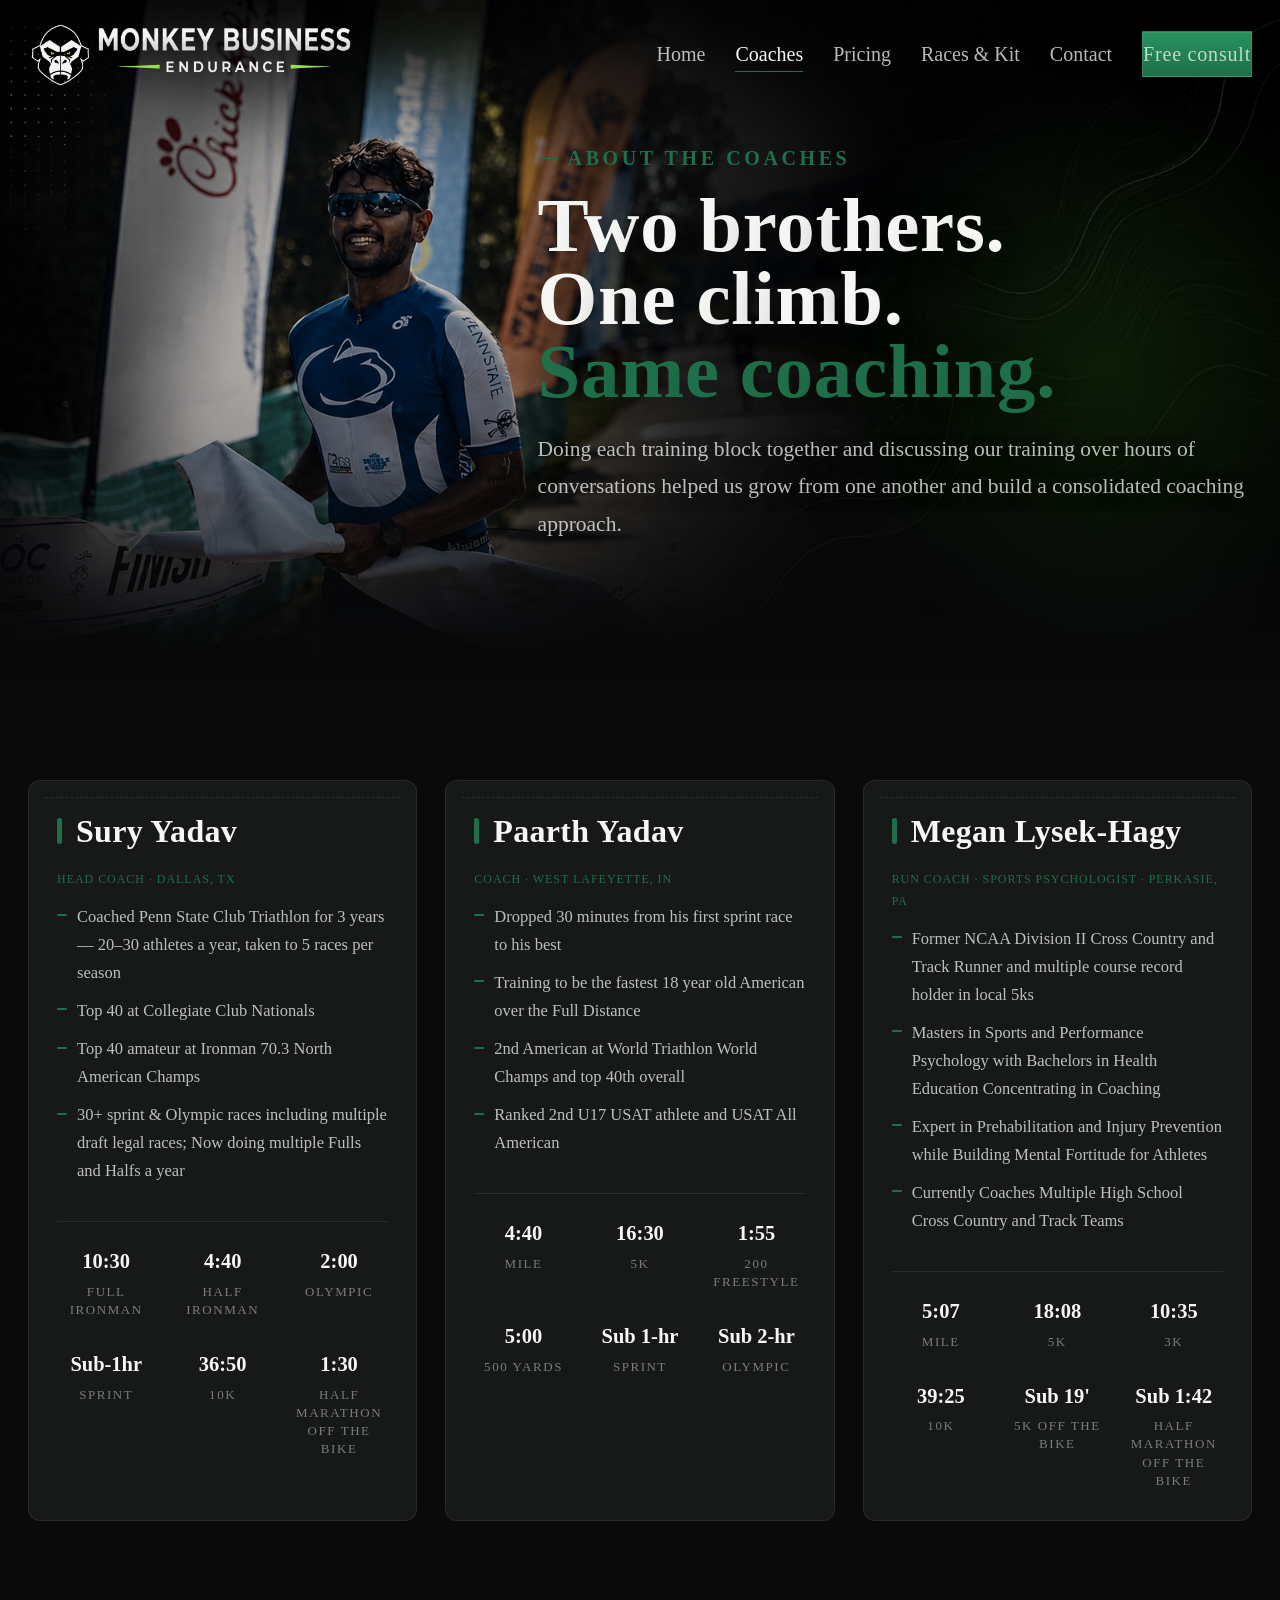
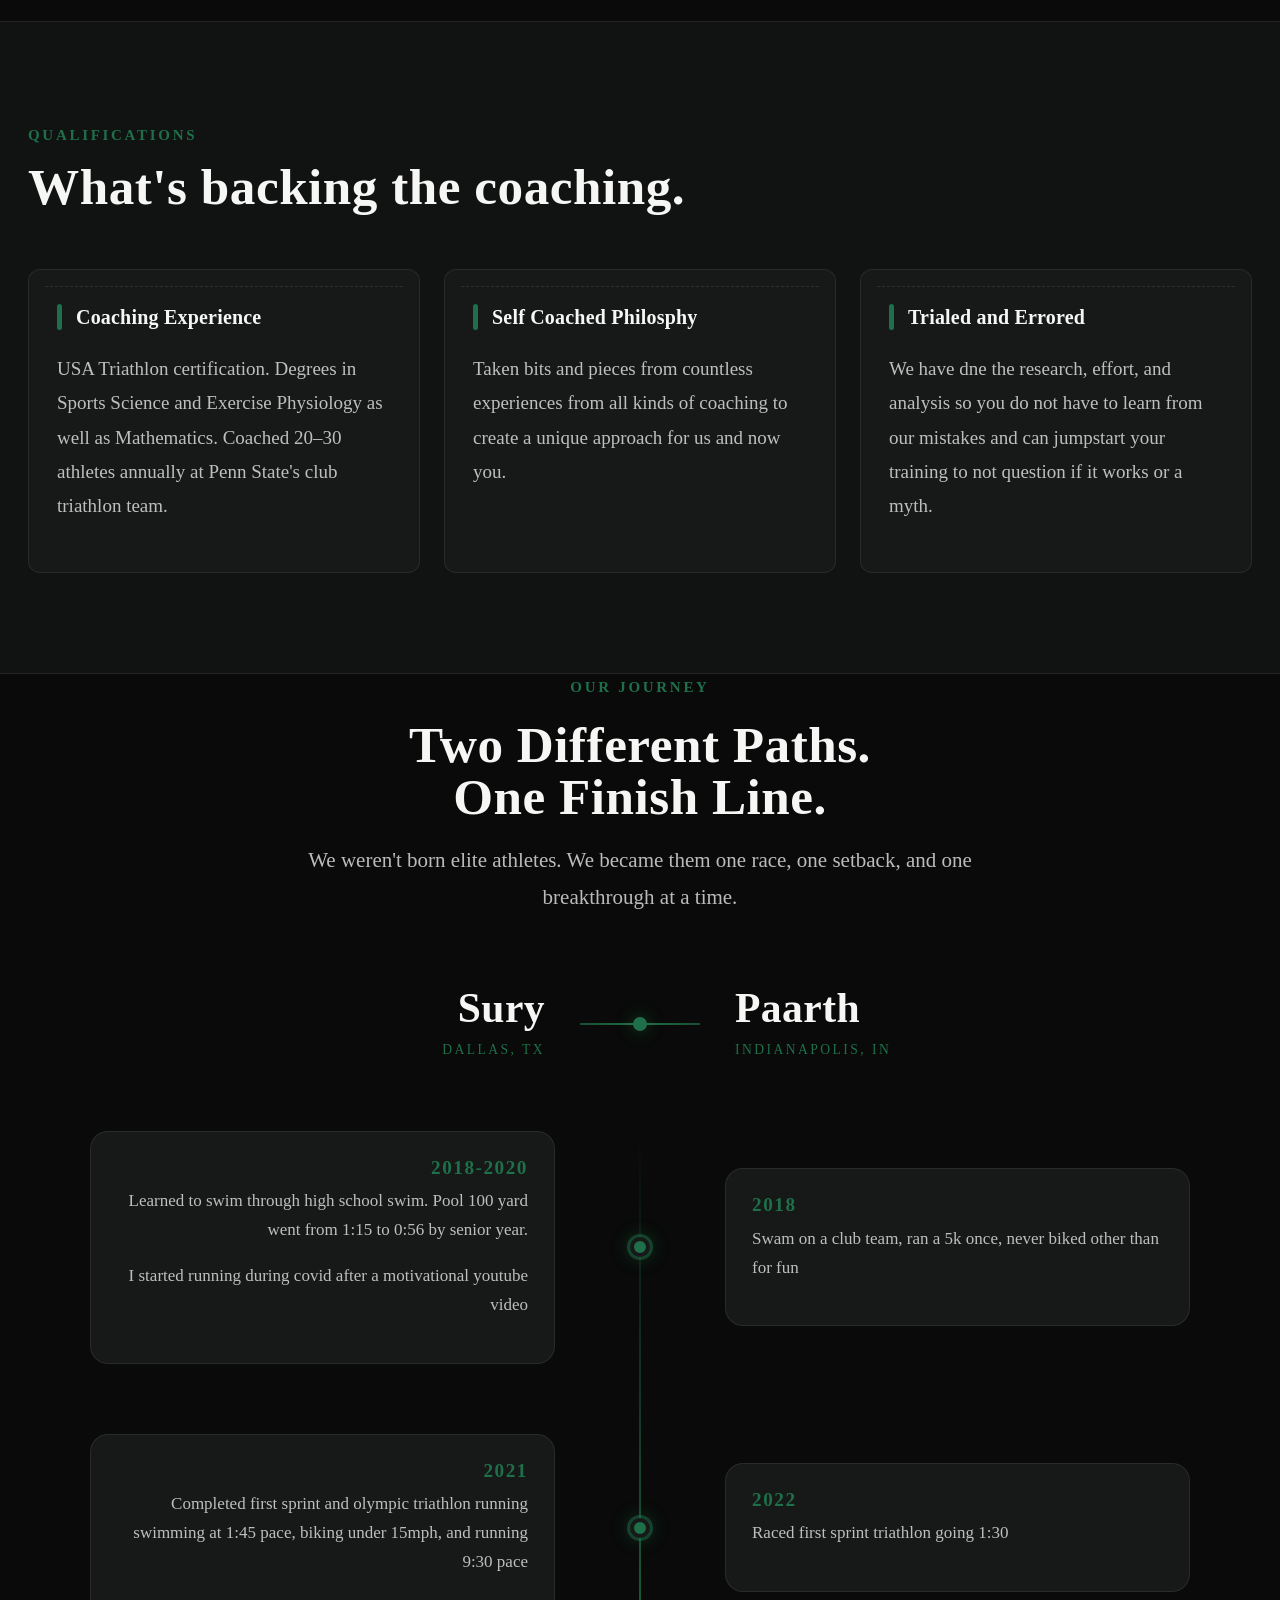
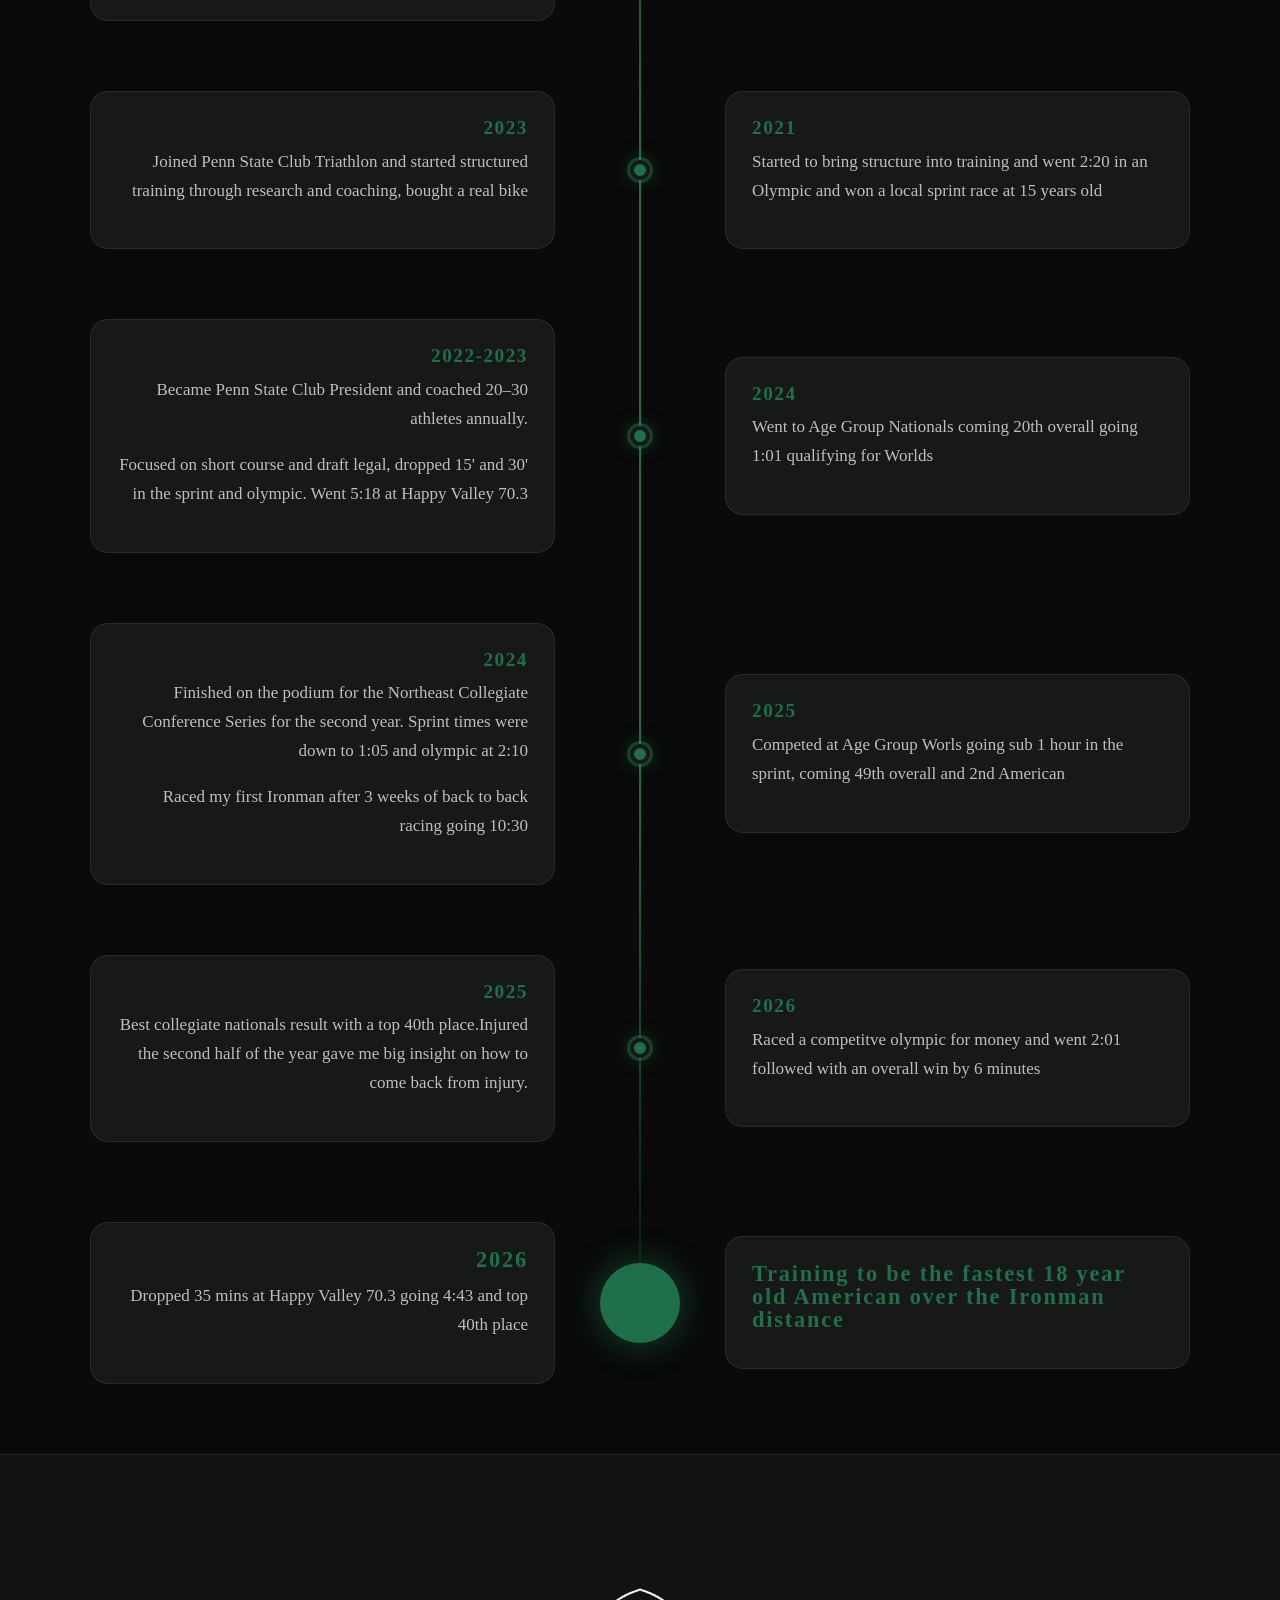
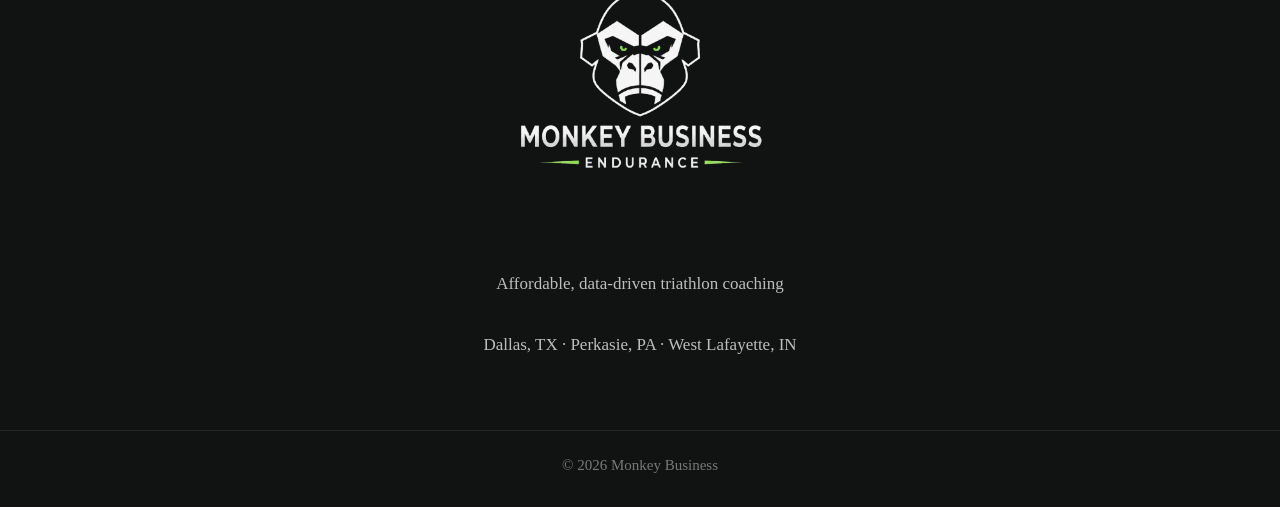
==== about.html @ 4a5cebd2 "final without mobile working" ====
<!DOCTYPE html>
<html lang="en">
<head>
  <link rel="icon" href="images/gorillaOnly.png">


<meta charset="UTF-8">
<meta name="viewport" content="width=device-width, initial-scale=1.0">
<title>About the Coaches | Monkey Business</title>
<link rel="preconnect" href="https://fonts.googleapis.com">
<link rel="preconnect" href="https://fonts.gstatic.com" crossorigin>
<link href="https://fonts.googleapis.com/css2?family=Big+Shoulders+Condensed:wght@600;700;800&family=Inter:wght@400;500;600;700&family=IBM+Plex+Mono:wght@400;500;600&display=swap" rel="stylesheet">
<link rel="stylesheet" href="styles.css">
</head>
<body>

<nav class="nav">
  <div class="nav__inner">
<a class="nav__logo" href="index.html">
    <img src="images/titleMonk.png" alt="Monkey Business Endurance">
</a>      <button class="nav__toggle" aria-expanded="false" aria-label="Toggle menu">MENU</button>
    <ul class="nav__links">
      <li><a href="index.html">Home</a></li>
      <li><a href="about.html" aria-current="page">Coaches</a></li>
      <li><a href="pricing.html">Pricing</a></li>
      <li><a href="races.html">Races &amp; Kit</a></li>
      <li><a href="contact.html">Contact</a></li>
      <li><a class="btn btn--primary" href="pricing.html#consult">Free consult</a></li>
    </ul>
  </div>
</nav>

<header class="hero hero--coaches" style="min-height:60vh;">
    <div class="container">
        <p class="eyebrow">About the coaches</p>

        <h1 class="hero__title">
            Two brothers.<br>
            One climb.<br>
            <em>Same coaching.</em>
        </h1>

        <p class="hero__sub">
Doing each training block together and discussing our training over hours of conversations helped us grow from one another and build a consolidated coaching approach.
        </p>
    </div>
</header>

<section class="section">
  <div class="container">
    <div class="grid grid--3 reveal-group" style="gap:28px;">
      <article class="bibcard reveal">
        <div class="bibcard__holes" aria-hidden="true"></div>
        <div class="bibcard__dashes" aria-hidden="true"></div>
        <h3 class="bibcard__title">Sury Yadav</h3>
        <p class="bibcard__body" style="font-family:var(--mono); font-size:12px; color:var(--accent); text-transform:uppercase; letter-spacing:.08em;">Head Coach · Dallas, TX</p>
        <ul>
          <li>Coached Penn State Club Triathlon for 3 years — 20–30 athletes a year, taken to 5 races per season</li>
          <li>Top 40 at Collegiate Club Nationals</li>
          <li>Top 40 amateur at Ironman 70.3 North American Champs</li>
          <li>30+ sprint &amp; Olympic races including multiple draft legal races; Now doing multiple Fulls and Halfs a year</li>
        </ul>
        <div class="bibcard__stats">
          <div><span class="bibcard__stat-val">10:30</span><span class="bibcard__stat-label">Full Ironman</span></div>
          <div><span class="bibcard__stat-val">4:40</span><span class="bibcard__stat-label">Half Ironman</span></div>
          <div><span class="bibcard__stat-val">2:00</span><span class="bibcard__stat-label">Olympic</span></div>
          <div><span class="bibcard__stat-val">Sub-1hr</span><span class="bibcard__stat-label">Sprint</span></div>
          <div><span class="bibcard__stat-val">36:50</span><span class="bibcard__stat-label">10k</span></div>
          <div><span class="bibcard__stat-val">1:30</span><span class="bibcard__stat-label">Half Marathon off the bike</span></div>

        </div>
      </article>
      <article class="bibcard reveal">
        <div class="bibcard__holes" aria-hidden="true"></div>
        <div class="bibcard__dashes" aria-hidden="true"></div>
        <h3 class="bibcard__title">Paarth Yadav</h3>
        <p class="bibcard__body" style="font-family:var(--mono); font-size:12px; color:var(--accent); text-transform:uppercase; letter-spacing:.08em;"> Coach · West Lafeyette, IN</p>
        <ul>
          <li></li>
          <li>Dropped 30 minutes from his first sprint race to his best</li>
          <li>Training to be the fastest 18 year old American over the Full Distance</li>
          <li>2nd American at World Triathlon World Champs and top 40th overall</li>
          <li>Ranked 2nd U17 USAT athlete and USAT All American</li>
        </ul>
        <div class="bibcard__stats">
                    <div><span class="bibcard__stat-val">4:40</span><span class="bibcard__stat-label">Mile</span></div>
          <div><span class="bibcard__stat-val">16:30</span><span class="bibcard__stat-label">5k</span></div>
          <div><span class="bibcard__stat-val">1:55</span><span class="bibcard__stat-label">200 Freestyle</span></div>
                    <div><span class="bibcard__stat-val">5:00</span><span class="bibcard__stat-label">500 yards</span></div>
          <div><span class="bibcard__stat-val">Sub 1-hr</span><span class="bibcard__stat-label">Sprint</span></div>
          <div><span class="bibcard__stat-val">Sub 2-hr</span><span class="bibcard__stat-label">Olympic</span></div>

        </div>
      </article>
       <article class="bibcard reveal">
        <div class="bibcard__holes" aria-hidden="true"></div>
        <div class="bibcard__dashes" aria-hidden="true"></div>
        <h3 class="bibcard__title">Megan Lysek-Hagy</h3>
        <p class="bibcard__body" style="font-family:var(--mono); font-size:12px; color:var(--accent); text-transform:uppercase; letter-spacing:.08em;">Run Coach · Sports Psychologist · Perkasie, PA</p>
        <ul>
          <li>Former NCAA Division II Cross Country and Track Runner and multiple course record holder in local 5ks</li>
          <li>Masters in Sports and Performance Psychology with Bachelors in Health Education Concentrating in Coaching</li>
          <li>Expert in Prehabilitation and Injury Prevention while Building Mental Fortitude for Athletes</li>
          <li>Currently Coaches Multiple High School Cross Country and Track Teams</li>
        </ul>
        <div class="bibcard__stats">
          <div><span class="bibcard__stat-val">5:07</span><span class="bibcard__stat-label">Mile</span></div>
          <div><span class="bibcard__stat-val">18:08</span><span class="bibcard__stat-label">5k</span></div>
          <div><span class="bibcard__stat-val">10:35</span><span class="bibcard__stat-label">3k</span></div>
          <div><span class="bibcard__stat-val">39:25</span><span class="bibcard__stat-label">10k</span></div>
          <div><span class="bibcard__stat-val">Sub 19'</span><span class="bibcard__stat-label">5k off the bike</span></div>
          <div><span class="bibcard__stat-val">Sub 1:42</span><span class="bibcard__stat-label">Half Marathon off the bike</span></div>

        </div>
      </article>  
    </div>
  </div>
</section>

<section class="section section--alt">
  <div class="container">
    <div class="section__head reveal">
      <p class="section__kicker">Qualifications</p>
      <h2 class="section__title">What's backing the coaching.</h2>
    </div>
    <div class="grid grid--3 reveal-group">
      <article class="bibcard reveal">
        <div class="bibcard__holes" aria-hidden="true"></div>
        <div class="bibcard__dashes" aria-hidden="true"></div>
        <h3 class="bibcard__title" style="font-size:20px;">Coaching Experience</h3>
        <p class="bibcard__body">
          USA Triathlon certification. Degrees in Sports Science and Exercise Physiology as well as Mathematics. Coached 20–30 athletes annually at Penn State's club triathlon team.</p>

      </article>
      <article class="bibcard reveal">
        <div class="bibcard__holes" aria-hidden="true"></div>
        <div class="bibcard__dashes" aria-hidden="true"></div>
        <h3 class="bibcard__title" style="font-size:20px;">Self Coached Philosphy</h3>
        <p class="bibcard__body">Taken bits and pieces from countless experiences from all kinds of coaching to create a unique approach for us and now you.</p>
      </article>
      <article class="bibcard reveal">
        <div class="bibcard__holes" aria-hidden="true"></div>
        <div class="bibcard__dashes" aria-hidden="true"></div>
        <h3 class="bibcard__title" style="font-size:20px;">Trialed and Errored</h3>
        <p class="bibcard__body">We have dne the research, effort, and analysis so you do not have to learn from our mistakes and can jumpstart your training to not question if it works or a myth.</p>
      </article>
    </div>
  </div>
</section>



<div class="section__head timeline-head reveal">
    <p class="section__kicker">OUR JOURNEY</p>

    <h2 class="section__title">
        Two Different Paths.<br>
        One Finish Line.
    </h2>

    <p class="section__lede">
        We weren't born elite athletes. We became them one race,
        one setback, and one breakthrough at a time.
    </p>
</div>

<div class="timeline__header reveal">

    <div class="timeline__person timeline__person--left">
        <h3>Sury</h3>
        <span>Dallas, TX</span>
    </div>

    <div class="timeline__header-line"></div>

    <div class="timeline__person timeline__person--right">
        <h3>Paarth</h3>
        <span>Indianapolis, IN</span>
    </div>

</div>

    <div class="timeline reveal">

      <div class="timeline__row">
        <div class="timeline__left">
          <h4>2018-2020</h4>
          <p>Learned to swim through high school swim. Pool 100 yard went from 1:15 to 0:56 by senior year. </p>
          <p>I started running during covid after a motivational youtube video </p>
        </div>

        <div class="timeline__center">
          <div class="timeline__dot"></div>
        </div>

        <div class="timeline__right">
          <h4>2018</h4>
          <p>Swam on a club team, ran a 5k once, never biked other than for fun</p>
        </div>
      </div>

      <div class="timeline__row">
        <div class="timeline__left">
          <h4>2021</h4>
          <p>Completed first sprint and olympic triathlon running swimming at 1:45 pace, biking under 15mph, and running 9:30 pace</p>

        </div>

        <div class="timeline__center">
          <div class="timeline__dot"></div>
        </div>

        <div class="timeline__right">
          <h4>2022</h4>
          <p>Raced first sprint triathlon going 1:30</p>
        </div>
      </div>

      <div class="timeline__row">
        <div class="timeline__left">
          <h4>2023</h4>
          <p>Joined Penn State Club Triathlon and started structured training through research and coaching, bought a real bike</p>
        </div>

        <div class="timeline__center">
          <div class="timeline__dot"></div>
        </div>

        <div class="timeline__right">
          <h4>2021</h4>
          <p>Started to bring structure into training and went 2:20 in an Olympic and won a local sprint race at 15 years old</p>
        </div>
      </div>

      <div class="timeline__row">
        <div class="timeline__left">
          <h4>2022-2023</h4>
          <p>Became Penn State Club President and coached 20–30 athletes annually. </p>
          <p>Focused on short course and draft legal, dropped 15' and 30' in the sprint and olympic. Went 5:18 at Happy Valley 70.3</p>


        </div>

        <div class="timeline__center">
          <div class="timeline__dot"></div>
        </div>

        <div class="timeline__right">
          <h4>2024</h4>
          <p>Went to Age Group Nationals coming 20th overall going 1:01 qualifying for Worlds</p>
        </div>
</div>

<div class="timeline__row">

        <div class="timeline__left">
          <h4>2024</h4>
          <p>Finished on the podium for the Northeast Collegiate Conference Series for the second year. Sprint times were down to 1:05 and olympic at 2:10</p>
          <p>Raced my first Ironman after 3 weeks of back to back racing going 10:30</p>

        </div>

        <div class="timeline__center">
          <div class="timeline__dot"></div>
        </div>

        <div class="timeline__right">
          <h4>2025</h4>
          <p>Competed at Age Group Worls going sub 1 hour in the sprint, coming 49th overall and 2nd American</p>
        </div>
</div>

  <div class="timeline__row">
        <div class="timeline__left">
          <h4>2025</h4>
          <p>Best collegiate nationals result with a top 40th place.Injured the second half of the year gave me big insight on how to come back from injury. </p>
        </div>
            <div class="timeline__center">
          <div class="timeline__dot"></div>
        </div>

        <div class="timeline__right">
          <h4>2026</h4>
          <p>Raced a competitve olympic for money and went 2:01 followed with an overall win by 6 minutes </p>
        </div>
</div>

      <div class="timeline__row timeline__row--finish">
        <div class="timeline__left">
          <h4>2026</h4>
          <p>Dropped 35 mins at Happy Valley 70.3 going 4:43 and top 40th place</p>

        </div>

        <div class="timeline__center">
          <div class="timeline__finish">
              
          </div>
        </div>

        <div class="timeline__right">
          <h4>Training to be the fastest 18 year old American over the Ironman distance</h4>
        </div>
      </div>

    </div>

  </div>
</section>
<footer class="footer">
  <div class="container footer__inner">

    <div class="footer__left">

      <a href="index.html" class="footer__brand-logo">
        <img src="images/whiteMon.png" alt="Monkey Business Endurance">
      </a>

      <p class="footer__lede">
        Affordable, data-driven triathlon coaching
        <br><br>
        Dallas, TX · Perkasie, PA · West Lafayette, IN
      </p>


    </div>

  </div>

  <div class="container footer__fine">
    © <span id="y"></span> Monkey Business
  </div>
</footer>

<script>document.getElementById('y').textContent = new Date().getFullYear();</script>
<script src="shared.js"></script>
</body>
</html>
---- styles.css ----
/* =========================================================
   Design tokens — dark edition
   ========================================================= */
   /*
:root{
  --bg:        #0B0C0E;
  --bg-2:      #111318;
  --bg-3:      #181B22;
  --surface:   #1A1D24;
  --surface-2: #22262F;
  --ink:       #F0F2F5;
  --ink-2:     rgba(240,242,245,.72);
  --ink-3:     rgba(240,242,245,.42);
  --accent:    #E84B26;
  --accent-2:  #FF6B42;
  --gold:      #C9A84C;
  --line:      rgba(255,255,255,.09);
  --line-2:    rgba(255,255,255,.05);
  --glow:      rgba(232,75,38,.22);
  --glow-card: rgba(232,75,38,.10);

  --display: 'Big Shoulders Condensed', sans-serif;
  --body:    'Inter', system-ui, sans-serif;
  --mono:    'IBM Plex Mono', ui-monospace, monospace;

  --container: 1140px;
  --radius: 12px;
  --radius-sm: 7px;

  --ease-out: cubic-bezier(.22,.68,0,1.1);
  --ease-smooth: cubic-bezier(.4,0,.2,1);
}*/

:root{

  /* Backgrounds */
  --bg:#090A09;
  --bg-2:#111312;
  --bg-3:#181B1A;

  --surface:#161918;
  --surface-2:#202422;

  /* Typography */
  --ink:#F6F7F5;
  --ink-2:rgba(246,247,245,.75);
  --ink-3:rgba(246,247,245,.45);

  /* Brand Green */
  --accent:#1F6F4A;
  --accent-hover:#28925F;
  --accent-dark:#154D34;

  /* Premium */
  --gold:#C4A45A;

  /* Borders */
  --line:rgba(255,255,255,.08);

  /* Glow */
  --glow:rgba(40,146,95,.18);

  --radius:12px;
}

/* =========================================================
   Reset / base
   ========================================================= */
*,*::before,*::after{ box-sizing:border-box; }
html{ scroll-behavior:smooth; }
@media (prefers-reduced-motion: reduce){
  html{ scroll-behavior:auto; }
  .reveal, .reveal-left, .reveal-right{ opacity:1 !important; transform:none !important; transition:none !important; }
  *{ animation-duration:.001ms !important; transition-duration:.001ms !important; }
}
body{
  margin:0;
  background:var(--bg);
  color:var(--ink);
  font-family:var(--body);
  font-size:20px;
  line-height:1.7;
  -webkit-font-smoothing:antialiased;
  overflow-x:hidden;
}
img{ max-width:100%; display:block; }
a{ color:inherit; }
h1,h2,h3,h4{ font-family:var(--display); font-weight:700; line-height:1.02; margin:0; letter-spacing:.01em; }
p{ font-size:20px;
    line-height:1.8;
margin:0 0 1em; }
ul{ margin:0; padding:0; }
:focus-visible{ outline:2px solid var(--accent); outline-offset:3px; }

.container{ max-width:var(--container); margin:0 auto; padding:0 28px; }

/* =========================================================
   Scroll-reveal system
   ========================================================= */
.reveal, .reveal-left, .reveal-right{
  opacity:0;
  transition: opacity .65s var(--ease-smooth), transform .65s var(--ease-smooth);
}
.reveal            { transform: translateY(32px); }
.reveal-left       { transform: translateX(-40px); }
.reveal-right      { transform: translateX(40px); }
.reveal.in-view,
.reveal-left.in-view,
.reveal-right.in-view{ opacity:1; transform: none; }

/* stagger delays for siblings */
.reveal-group > *:nth-child(1){ transition-delay:.05s; }
.reveal-group > *:nth-child(2){ transition-delay:.15s; }
.reveal-group > *:nth-child(3){ transition-delay:.25s; }
.reveal-group > *:nth-child(4){ transition-delay:.35s; }


.form__field select{
    width:100%;
    padding:14px 16px;
    border:1px solid var(--line);
    border-radius:var(--radius-sm);
    background:var(--surface);
    color:var(--ink);
    font:inherit;
    outline:none;
    transition:.25s ease;
    appearance:none;
}

.form__field select:focus{
    border-color:var(--accent);
    box-shadow:0 0 0 3px rgba(31,111,74,.15);
}

/* ==========================================
   Social Links
   ========================================== */

.social-links{
    display:flex;
    flex-direction:column;
    gap:18px;
    margin-top:20px;
}

.social-link{
    display:flex;
    align-items:center;
    gap:14px;

    color:var(--ink);
    text-decoration:none;
    font-size:18px;
    font-weight:500;

    transition:all .25s ease;
}

.social-link img{
    width:32px;
    height:32px;
    object-fit:contain;
}

.social-link:hover{
    color:var(--accent);
    transform:translateX(6px);
}

.social-link:hover img{
    transform:scale(1.08);
}
/* =========================================================
   Eyebrow / utility
   ========================================================= */
.eyebrow{
  font-family:var(--mono); font-size:20px; letter-spacing:.18em; text-transform:uppercase;
  color:var(--accent); display:inline-flex; align-items:center; gap:10px; margin-bottom:14px; font-weight:700;
}
.eyebrow::before{ content:""; width:20px; height:1px; background:var(--accent); display:inline-block; }

.muted{ color:var(--ink-3); }
.center{ text-align:center; }

.grid{ display:grid; gap:24px; }
.grid--2{ grid-template-columns:repeat(2,1fr); }
.grid--3{ grid-template-columns:repeat(3,1fr); }
@media (max-width:860px){ .grid--2,.grid--3{ grid-template-columns:1fr; } }

/* =========================================================
   Nav
   ========================================================= */
.nav{
  position:fixed; top:0; left:0; right:0; z-index:100;
  background:rgba(11,12,14,.0); backdrop-filter:blur(0px);
  border-bottom:1px solid transparent;
  transition: background .4s var(--ease-smooth), backdrop-filter .4s, border-color .4s;
}
.nav.scrolled{
  background:rgba(11,12,14,.88);
  backdrop-filter:blur(16px);
  border-bottom-color:var(--line);
}
.nav__inner{
  display:flex; align-items:center; justify-content:space-between;
  padding:20px 28px; max-width:var(--container); margin:0 auto;
}
.nav__logo{ display:flex;
    align-items:center;
    flex-shrink:0; font-family:var(--display); font-size:24px; font-weight:800; text-decoration:none; letter-spacing:.02em; }
.nav__logo span{ color:var(--accent); }
.nav__links{ display:flex; font-size:20px; gap:30px; list-style:none; align-items:center; }
.nav__links a{
  text-decoration:none; font-size:20px; font-weight:500; color:var(--ink-2);
  padding:5px 0; position:relative; transition:color .2s;
}
.nav__logo img{
    display:block;
    height:67px;      /* change this to make logo bigger/smaller */
    width:auto;
    transition:transform .25s ease, opacity .25s ease;
}

.nav__logo:hover img{
    transform:scale(1.03);
    opacity:.95;
}
.nav__links a::after{
  content:""; position:absolute; bottom:-2px; left:0; right:0; height:1px;
  background:var(--accent); transform:scaleX(0); transform-origin:left;
  transition:transform .25s var(--ease-smooth);
  

}
a:hover{
    color:#35C97E;
}
.nav__links a:hover, .nav__links a[aria-current="page"]{ color:var(--ink); }
.nav__links a:hover::after, .nav__links a[aria-current="page"]::after{ transform:scaleX(1); }
.nav__toggle{ display:none; background:none; border:1px solid var(--line); border-radius:var(--radius-sm); padding:8px 12px; font-family:var(--mono); font-size:14px; cursor:pointer; color:var(--ink); }
@media (max-width:760px){
  .nav__toggle{ display:inline-flex; }
  .nav__links{
    position:fixed; left:0; right:0; top:65px; bottom:0;
    background:rgba(11,12,14,.97); backdrop-filter:blur(20px);
    flex-direction:column; align-items:center; justify-content:center;
    gap:32px; display:none;
  }
  .nav__links.is-open{ display:flex; }
  .nav__links a{ font-size:22px; }
}

/* =========================================================
   Buttons
   ========================================================= */
.btn{
  font-family:var(--mono); font-size:19px; letter-spacing:.04em; text-decoration:none; font-weight:600;
  display:inline-flex; align-items:center; gap:8px; padding:16px 28px;
  border-radius:var(--radius-sm); border:1px solid transparent;
  cursor:pointer; transition:transform .18s var(--ease-smooth), background .2s, box-shadow .2s, border-color .2s;
  white-space:nowrap;
}
.btn:hover{ transform:translateY(-2px); }
/*
.btn--primary{
  background:var(--accent); color:#fff; border-color:var(--accent);
  box-shadow:0 0 0 rgba(107,255,61,0);
}
*/

.btn--primary{

    background:linear-gradient(
        180deg,
        #28925F,
        #1F6F4A
    );

    border:1px solid rgba(255,255,255,.08);

    box-shadow:
        0 8px 20px rgba(0,0,0,.35),
        inset 0 1px rgba(255,255,255,.08);

    color:white;
}
.btn--primary:hover{

    background:linear-gradient(
        180deg,
        #31A66C,
        #257E55
    );

    transform:translateY(-2px);

    box-shadow:
        0 14px 30px rgba(0,0,0,.4);
}
/*
.btn--primary:hover{
  background:var(--accent-hover); border-color:var(--accent-hover);
  box-shadow:0 8px 32px -8px var(--glow);
}
*/
.btn--ghost{ background:transparent; border-color:var(--line); color:var(--ink-2); }
.btn--ghost:hover{ border-color:rgba(255,255,255,.35); color:var(--ink); }

/* =========================================================
   Hero
   ========================================================= */
.hero{
  min-height:100vh; display:flex; align-items:center;
  background:var(--bg); position:relative; overflow:hidden; padding:140px 0 100px;
}
/* animated grid lines */
.hero::before{
  content:"";
  position:absolute; inset:0;
  background-image:
    linear-gradient(var(--line-2) 1px, transparent 1px),
    linear-gradient(90deg, var(--line-2) 1px, transparent 1px);
  background-size:64px 64px;
  animation:gridDrift 24s linear infinite;
  pointer-events:none;
  
    background:
        radial-gradient(
            circle at 80% 25%,
            rgba(40,146,95,.08),
            transparent 42%
        ),
        linear-gradient(
            rgba(0,0,0,.12),
            rgba(0,0,0,.30)
        );

}
/* accent glow orb */
.hero::after{
  content:""; position:absolute; right:-10%; top:10%;
  width:600px; height:600px; border-radius:50%;
  background:radial-gradient(circle, rgba(107,255,61,.14) 0%, transparent 70%);
  pointer-events:none; animation:pulse 8s ease-in-out infinite;
}
@keyframes gridDrift{
  from{ background-position:0 0, 0 0; }
  to  { background-position:0 64px, 64px 0; }
}
@keyframes pulse{
  0%,100%{ transform:scale(1); opacity:.8; }
  50%     { transform:scale(1.15); opacity:1; }
}
.hero .container{ position:relative; z-index:1; }
.hero__title{
  font-size:clamp(46px,7vw,84px); color:var(--ink); max-width:900px;
  animation:heroRise .8s var(--ease-out) both;
}
.hero__title em{ font-style:normal; color:var(--accent); }
.hero__sub{
  font-size:19.5px; color:var(--ink-2); max-width:540px; margin:20px 0 36px; line-height:1.65;
  animation:heroRise .8s .1s var(--ease-out) both;
}
.hero__actions{ display:flex; gap:14px; flex-wrap:wrap; animation:heroRise .8s .2s var(--ease-out) both; }
.hero__scroll{
  position:absolute; bottom:40px; left:50%; transform:translateX(-50%);
  display:flex; flex-direction:column; align-items:center; gap:8px;
  font-family:var(--mono); font-size:14px; letter-spacing:.12em; color:var(--ink-3); text-transform:uppercase;
  animation:heroRise .8s .4s var(--ease-out) both;
}
.hero__scroll::after{
  content:""; width:1px; height:44px; background:linear-gradient(var(--accent), transparent);
  animation:scrollLine 2s ease-in-out infinite;
}
@keyframes heroRise{ from{ opacity:0; transform:translateY(20px); } to{ opacity:1; transform:none; } }
@keyframes scrollLine{ 0%,100%{ opacity:.4; transform:scaleY(.5); transform-origin:top; } 50%{ opacity:1; transform:scaleY(1); } }

.social-link img{
    width:48px;
    height:48px;
    object-fit:contain;
}
.social-link__strava{
    width:56px !important;
    height: 56px !important;
}
/* =========================================================
   Sections
   ========================================================= */
.section{ padding:100px 0; }
.section--alt{ background:var(--bg-2); border-top:1px solid var(--line); border-bottom:1px solid var(--line); }
.section--accent-top{ border-top:1px solid var(--line); }
.section__head{ max-width:680px; margin-bottom:56px; }
.section__kicker{ font-family:var(--mono); font-size:15px; text-transform:uppercase; letter-spacing:.18em; color:var(--accent); margin-bottom:12px; font-weight:700; }
.section__title{ font-size:clamp(38px,4vw,60px); margin-bottom:22px; color:var(--ink); }
.section__lede{ font-size:21px; color:var(--ink-2); line-height:1.8;  max-width:850px;}

/* =========================================================
   Bib card — signature component — dark edition
   ========================================================= */
.bibcard{
  position:relative; background:var(--surface); border:1px solid var(--line);
  border-radius:var(--radius); padding:34px 28px 30px;
  transition:transform .28s var(--ease-out), box-shadow .28s var(--ease-smooth), border-color .28s;
  cursor:default; overflow:hidden;
}
/* glow layer */
.bibcard::before{
  content:""; position:absolute; inset:0; border-radius:var(--radius);
  background:radial-gradient(ellipse at 60% 0%, var(--glow-card), transparent 70%);
  opacity:0; transition:opacity .35s var(--ease-smooth); pointer-events:none;
}
/* perforated dashed edge */
.bibcard__dashes{
  position:absolute; top:16px; left:16px; right:16px; height:0;
  border-top:1px dashed rgba(255,255,255,.1);
  pointer-events:none;
}
/* pin holes */
.bibcard__holes{
  position:absolute; top:11px; left:0; right:0; height:10px; pointer-events:none;
  background:
    radial-gradient(circle 4px, var(--bg) 99%, transparent 100%) left 16px / 8px 8px no-repeat,
    radial-gradient(circle 4px, var(--bg) 99%, transparent 100%) right 16px / 8px 8px no-repeat;
}
.card:hover{

    border-color:rgba(40,146,95,.4);

    box-shadow:
        0 18px 45px rgba(0,0,0,.35),
        0 0 0 1px rgba(40,146,95,.15);
}
.bibcard:hover{
  transform:translateY(-6px);
  box-shadow:0 20px 60px -20px rgba(0,0,0,.7), 0 0 0 1px rgba(107,255,61,.25);
  border-color:rgba(107,255,61,.3);
}
.bibcard:hover::before{ opacity:1;  content:"";
    position:absolute;
    left:0;
    top:50%;
    transform:translateY(-50%);

    width:4px;
    height:22px;

    background:var(--accent);
    border-radius:4px;}
.bibcard__num{
  position:absolute; top:20px; right:20px;
  font-family:var(--mono); font-size:11px; color:var(--accent);
  background:rgba(107,255,611,.1); border:1px solid rgba(107,255,61,.25);
  border-radius:4px; padding:3px 8px; transform:rotate(2deg);
  transition:transform .28s var(--ease-out);
}
.bibcard:hover .bibcard__num{ transform:rotate(0deg); }

.bibcard__title{
    display:flex;
    align-items:center;
    gap:14px;

    margin-bottom:22px;

    font-size:2.0rem;
    font-weight:700;
    color:var(--ink);
}

.bibcard__title::before{
    content:"";

    width:5px;
    height:26px;

    border-radius:999px;
    background:var(--accent);

    flex-shrink:0;
}


.bibcard__body{ color:var(--ink-2); font-size:17px; }
.bibcard ul{ margin-top:12px; }
.bibcard li{
  list-style:none; padding-left:20px; position:relative;
  margin-bottom:10px; font-size:16.5px; color:var(--ink-2);
  transition:color .2s;
}
.bibcard:hover li{ color:var(--ink); }


.bibcard__stats{ 
 display:grid;
    grid-template-columns:repeat(3,1fr);
    gap:34px 18px;

    margin-top:36px;
    padding-top:28px;

    border-top:1px solid var(--line);}
.bibcard__stats > div{
    display:flex;
    flex-direction:column;
    align-items:center;
    justify-content:flex-start;
    text-align:center;
}
.bibcard__stat-val{ font-family:var(--mono);  font-weight:700; display:block; color:var(--ink); line-height:1.1;    font-size:clamp(1.2rem,1.6vw,1.8rem);
 }
.bibcard__stat-label{ font-size:13px; text-transform:uppercase;  color:var(--ink-3); 
margin-top:10px;

    letter-spacing:.12em;


    line-height:1.4;
}
.card p,
.bibcard p{
    font-size:19px;
    color:var(--ink-2);
}
.bibcard li::before{
    content:"";
    position:absolute;

    left:0;
    top:0.75em;
    transform:translateY(-50%);

    width:10px;
    height:2px;

    background:var(--accent);
    border-radius:999px;
}
/* =========================================================
   Stat strip
   ========================================================= */
.statstrip{ display:flex; flex-direction:column; gap:28px; }
.stat__val{ font-family:var(--mono); font-size:36px; font-weight:600; display:block; color:var(--accent); }
.stat__label{ font-size:17.5px; color:var(--ink-3); letter-spacing:.02em; }
.stat__divider{ width:28px; height:1px; background:var(--accent); opacity:.4; margin-top:2px; }
.stat-number{
    color:#35C97E;
}
/* =========================================================
   Race rows — numbered calendar (legit sequence)
   ========================================================= */
.race-row{
  display:grid; grid-template-columns:64px 1fr auto; gap:20px; align-items:center;
  padding:24px 0; border-bottom:1px solid var(--line);
  transition:background .2s;
}
.race-row:first-child{ border-top:1px solid var(--line); }
.race-row:hover{ background:var(--line-2); }
.race-row__num{ font-family:var(--mono); font-size:29px; color:var(--accent); opacity:.6; }
.race-row__name{ font-size:22px; font-family:var(--display); color:var(--ink); }
.race-row__meta{ font-size:14px; color:var(--ink-3); font-family:var(--mono); margin-top:3px; }
.race-row__dist{
  font-family:var(--mono); font-size:13px; padding:6px 12px;
  border:1px solid var(--line); border-radius:20px; white-space:nowrap; color:var(--ink-3);
  transition:border-color .2s, color .2s;
}
.race-row:hover .race-row__dist{ border-color:var(--accent); color:var(--accent); }
@media (max-width:600px){
  .race-row{ grid-template-columns:40px 1fr; }
  .race-row__dist{ grid-column:2; justify-self:start; }
   .bibcard__stats{
        grid-template-columns:repeat(2,1fr);
    }
  
}

/* =========================================================
   Kit panel
   ========================================================= */

.kitpanel{
    display:grid;
    grid-template-columns:1.15fr 1fr;
    gap:60px;
    align-items:center;
}

@media (max-width:900px){
    .kitpanel{
        grid-template-columns:1fr;
    }
    .hero{
    min-height:auto;
    padding:110px 0 70px;
        padding-top:140px;

}

.hero .container{
    display:flex;
    flex-direction:column;
    gap:40px;
}
.hero--home{
    background-size:contain;
    background-position:center top;
    background-repeat:no-repeat;
}
.hero img{
    width:100%;
    height:auto;
    object-fit:contain;
}
.hero__image img{
    width:100%;
    height:auto;
    object-fit:contain;
}
.hero__title{
    font-size:clamp(2.8rem,10vw,4rem);
    line-height:.95;
    text-align:center;
        font-size:3.2rem;

}
.hero__sub{
    font-size:19px;
    text-align:center;
        font-size:1.25rem;

}
.hero__actions{
    justify-content:center;
    flex-direction:column;
    align-items:center;
    gap:16px;
}

.hero__actions .btn{
    width:min(320px,100%);
}
.eyebrow{
    text-align:center;
}

.nav__logo img{
    height:42px;
}
.container{
    padding-inline:22px;
}
.hero::before,
.hero::after{
    opacity:.2;
}

    .nav{
        position:fixed;
        top:0;
        left:0;
        width:100%;
        z-index:1000;
        background:rgba(8,10,9,.96);
        backdrop-filter:blur(14px);
    }

    .nav__inner{
        min-height:72px;
        display:flex;
        align-items:center;
        justify-content:space-between;
    }

    .nav__toggle{
        display:flex;
        align-items:center;
        justify-content:center;
    }

    .nav__links{
        position:absolute;
        top:72px;
        left:0;
        width:100%;
        display:none;
        flex-direction:column;
        background:var(--bg);
        border-top:1px solid var(--line);
        padding:20px 0;
        z-index:999;
    }

    .nav__links.open{
        display:flex;
    }

    .nav__links li{
        width:100%;
    }

    .nav__links a{
        display:block;
        padding:18px 24px;
        text-align:center;
        font-size:20px;
    }

    .nav .btn{
        width:85%;
        margin:12px auto 0;
    }
    .hero__content{
    order:2;
}

.hero__media{
    order:1;
}

.hero .container{
    display:flex;
    flex-direction:column;
}
}

.kitpanel__art{
    display:flex;
    flex-direction:row;
    justify-content:center;
    align-items:center;
    gap:30px;
}

.kitpanel__img{
    width:48%;
    max-width:400px;
    height:auto;
    object-fit:contain;
    display:block;

    transition:transform .3s ease;
}
.kitpanel__img--front{
    transform:scale(1.285);
}

.kitpanel__img:hover{
    transform:scale(1.03);

}

@media (max-width:700px){

    .kitpanel__art{
        gap:20px;
    }

    .kitpanel__img{
        width:45%;
        max-width:220px;
    }

}
/* =========================================================
   Forms
   ========================================================= */
.form{ background:var(--surface); border:1px solid var(--line); border-radius:var(--radius); padding:36px; }
.form__row{ display:grid; gap:18px; grid-template-columns:1fr 1fr; margin-bottom:18px; }
.form__row--single{ grid-template-columns:1fr; }
@media (max-width:600px){ .form__row{ grid-template-columns:1fr; } }
.form__field{ display:flex; flex-direction:column; gap:7px; appearance:none;
    cursor:pointer;}
.form__field label{ font-family:var(--mono); font-size:14px; text-transform:uppercase; letter-spacing:.08em; color:var(--ink-3); }
.form__field input, .form__field select, .form__field textarea{
  font-family:var(--body); font-size:17px; 
  border:1px solid var(--line); 
  background:var(--bg-2); color:var(--ink); transition:border-color .2s, box-shadow .2s;

   width:100%;
    padding:18px 20px;

    min-height:58px;

    border-radius:10px;

  }
.form__field input::placeholder, .form__field textarea::placeholder{ color:var(--ink-3); }
.form__field input:focus, .form__field select:focus, .form__field textarea:focus{
  outline:none; border-color:var(--accent); box-shadow:0 0 0 3px rgba(107,255,61,.12);
}
.form__field select option{ background:var(--surface); }
.form__note{ font-size:13px; color:var(--ink-3); margin-top:14px; line-height:1.5; }
.form__status{ font-family:var(--mono); font-size:14px; margin-top:14px; display:none; }
.form__status.is-visible{ display:block; }
.form__status.is-ok{ color:#4ade80; }
.form__status.is-err{ color:var(--accent); }

/* =========================================================
   FAQ
   ========================================================= */
.faq__item{ border-bottom:1px solid var(--line); }
.faq__item summary{
  cursor:pointer; font-weight:600; font-size:17px; list-style:none;
  display:flex; justify-content:space-between; gap:17px; align-items:center;
  padding:22px 0; color:var(--ink); transition:color .2s;
}
.faq__item summary::-webkit-details-marker{ display:none; }
.faq__item summary::after{
  content:"+"; font-family:var(--mono); font-size:21px; color:var(--accent);
  flex-shrink:0; transition:transform .25s var(--ease-smooth);
}
.faq__item[open] summary::after{ content:"–"; }
.faq__item:first-child{ border-top:1px solid var(--line); }
.faq__item summary:hover{ color:var(--accent); }
.faq__item p{ margin:0 0 22px; color:var(--ink-2); }

/* =========================================================
   Highlight box (dark navy variant)
   ========================================================= */
.highlight-box{
  background:var(--bg-3); border:1px solid var(--line);
  border-radius:var(--radius); padding:36px;
  position:relative; overflow:hidden;
}
.highlight-box::before{
  content:""; position:absolute; inset:0;
  background:radial-gradient(ellipse at 0% 100%, rgba(107,255,61,.08), transparent 60%);
  pointer-events:none;
}

/* =========================================================
   Footer
   ========================================================= */
/* ===========================
   Footer
=========================== */

.footer{
    border-top:1px solid var(--line);
    background:var(--bg-2);
    padding:70px 0 28px;
}

.footer__inner{
    display:flex;
    justify-content:center;
}

.footer__left{
    display:flex;
    flex-direction:column;
    align-items:center;
    text-align:center;
    max-width:700px;
}

.footer__brand-logo{
    display:block;
    margin-bottom:24px;
}

.footer__brand-logo img{
    width:320px;
    max-width:100%;
    height:auto;
    transition:.3s ease;
}

.footer__brand-logo:hover img{
    transform:translateY(-3px);
}

.footer__lede{
    margin:0 0 28px;
    color:var(--ink-2);
    font-size:17px;
    line-height:1.8;
}

.footer__links--stack{
    list-style:none;
    display:flex;
    flex-direction:column;
    align-items:center;
    gap:14px;
    padding:0;
    margin:0;
}

.footer__links--stack a{
    color:var(--ink-2);
    font-size:17px;
    text-decoration:none;
    transition:.25s ease;
}

.footer__links--stack a:hover{
    color:var(--accent);
    transform:translateX(4px);
}

.footer__fine{
    margin-top:42px;
    padding-top:22px;
    border-top:1px solid var(--line);
    text-align:center;
    color:var(--ink-3);
    font-size:15px;
}
/* =========================================================
   Luxury background images per page
   ========================================================= */
/* =========================================================
   HERO
   ========================================================= */

.hero{
    position:relative;
    display:flex;
    align-items:center;
    min-height:70vh;
    padding:140px 0 100px;
    overflow:hidden;

    background-color:var(--bg);
    background-size:cover;
    background-position:center;
    background-repeat:no-repeat;

}

/* Dark overlay */
.hero::before{
    content:"";
    position:absolute;
    inset:0;

    background:
        linear-gradient(
            rgba(0,0,0,.15),
            rgba(0,0,0,.28)
        );

    z-index:1;
}

/* Fade into next section */
.hero::after{
    content:"";
    position:absolute;
    right:-10%;
    top:10%;
    width:600px;
    height:600px;
    border-radius:50%;
    background:radial-gradient(circle, rgba(107,255,61,.14) 0%, transparent 70%);
    pointer-events:none;
    animation:pulse 8s ease-in-out infinite;
}

@keyframes pulse{
    0%,100%{
        transform:scale(1);
        opacity:.8;
    }
    50%{
        transform:scale(1.15);
        opacity:1;
    }
}

/* Keep text above overlays */
.hero .container{
    position:relative;
    z-index:3;

    display:flex;
    flex-direction:column;

    width:100%;
    max-width:1400px;

    padding-left:42%;
}

.hero__title{
    font-size:clamp(50px,6vw,80px);
    line-height:.95;
    color:var(--ink);
    max-width:850px;

    text-shadow:
        0 8px 35px rgba(0,0,0,.45);

    animation:heroRise .8s var(--ease-out) both;
}

.hero__title em{
    color:var(--accent);
    font-style:normal;
    text-align:left;
    max-width:700px;
}

.hero__sub{
    max-width:720px;
    margin-top:22px;

    font-size:21.5px;
    line-height:1.75;

    color:var(--ink-2);


    text-shadow:
        0 4px 20px rgba(0,0,0,.4);

    animation:heroRise .8s .15s var(--ease-out) both;
}

.hero__actions{
    display:flex;
    gap:14px;
    flex-wrap:wrap;
    margin-top:34px;

    animation:heroRise .8s .3s var(--ease-out) both;
}

@keyframes heroRise{
    from{
        opacity:0;
        transform:translateY(28px);
    }
    to{
        opacity:1;
        transform:none;
    }
}

@keyframes bgDrift{
    0%{
        background-position:center center;
    }
    50%{
        background-position:center 46%;
    }
    100%{
        background-position:center center;
    }
}

/* =========================================================
   PAGE HERO IMAGES
   ========================================================= */

.hero--home{
   background-size: 100%;
    background-position: center 25%;

    background-image:linear-gradient(
            to bottom,
            rgba(11,12,14,0) 55%,
            rgba(11,12,14,.15) 70%,
            rgba(11,12,14,.45) 82%,
            rgba(11,12,14,.75) 92%,
            var(--bg) 100%
        ),url("images/swimac.png");
}

.hero--coaches{
    background-image:
        linear-gradient(
            to bottom,
            rgba(11,12,14,0) 55%,
            rgba(11,12,14,.15) 70%,
            rgba(11,12,14,.45) 82%,
            rgba(11,12,14,.75) 92%,
            var(--bg) 100%
        ),
        url("images/win.png");
}

.hero--pricing{
    background-image:
        linear-gradient(
            to bottom,
            rgba(11,12,14,0) 55%,
            rgba(11,12,14,.15) 70%,
            rgba(11,12,14,.45) 82%,
            rgba(11,12,14,.75) 92%,
            var(--bg) 100%
        ),
        url("images/suryRace.png");
}

.hero--races{
    background-image:
        linear-gradient(
            to bottom,
            rgba(11,12,14,0) 55%,
            rgba(11,12,14,.15) 70%,
            rgba(11,12,14,.45) 82%,
            rgba(11,12,14,.75) 92%,
            var(--bg) 100%
        ),
        url("images/race.png");
}

.hero--contact{
    background-size: 100%;
    background-position: center 25%;

    background-image:
        linear-gradient(
            to bottom,
            rgba(11,12,14,0) 55%,
            rgba(11,12,14,.15) 70%,
            rgba(11,12,14,.45) 82%,
            rgba(11,12,14,.75) 92%,
            var(--bg) 100%
        ),
        url("images/paarth swim.png");
}

/* ==========================================================
   Shared Founder Timeline
   ========================================================== */

.timeline{
    position:relative;
    max-width:1100px;
    margin:70px auto 0;
}

.timeline::before{
    content:"";
    position:absolute;
    left:50%;
    top:0;
    bottom:0;

    width:2px;
    background:linear-gradient(
        to bottom,
        transparent,
        var(--accent),
        var(--accent),
        transparent
    );

    transform:translateX(-50%);
}

.timeline__row{
    display:grid;
    grid-template-columns:1fr 90px 1fr;
    gap:40px;

    align-items:center;

    margin-bottom:70px;
}

.timeline__left{
    text-align:right;
}

.timeline__right{
    text-align:left;
}

.timeline__left h4,
.timeline__right h4{
    color:var(--accent);
    font-size:1.2rem;
    margin-bottom:10px;
    font-family:var(--mono);
    letter-spacing:.08em;
}

.timeline__left p,
.timeline__right p{
    color:var(--ink-2);
    font-size:17px;
    line-height:1.7;
}

.timeline__center{
    display:flex;
    justify-content:center;
    position:relative;
}

.timeline__dot{
    width:20px;
    height:20px;

    border-radius:50%;

    background:var(--accent);

    border:4px solid var(--surface);

    box-shadow:
        0 0 0 3px rgba(40,146,95,.35),
        0 0 20px rgba(40,146,95,.45);

    z-index:2;
}

.timeline__row:hover .timeline__dot{
    transform:scale(1.2);
    transition:.25s;
}

.timeline__left,
.timeline__right{
    background:var(--surface);

    border:1px solid var(--line);

    border-radius:18px;

    padding:26px;

    transition:.3s;
}

.timeline__row:hover .timeline__left,
.timeline__row:hover .timeline__right{

    transform:translateY(-4px);

    border-color:rgba(40,146,95,.45);

    box-shadow:
        0 16px 40px rgba(0,0,0,.35);
}

.timeline__finish{

    width:80px;
    height:80px;

    border-radius:50%;

    display:flex;
    align-items:center;
    justify-content:center;

    font-size:36px;

    background:var(--accent);

    color:#fff;

    box-shadow:
        0 0 35px rgba(40,146,95,.45);

    z-index:3;
}

.timeline__row--finish{

    margin-top:80px;
}

.timeline__row--finish h4{

    font-size:1.4rem;
}

@media (max-width:900px){

    .timeline::before{
        left:22px;
    }

    .timeline__row{
        grid-template-columns:44px 1fr;
        gap:22px;
    }

    .timeline__left,
    .timeline__right{
        text-align:left;
    }

    .timeline__left{
        grid-column:2;
    }

    .timeline__center{
        grid-column:1;
        grid-row:1;
    }

    .timeline__right{
        display:none;
    }
}

/* ===========================
   Timeline Header
=========================== */

.timeline-head{
    max-width:900px;
    margin:0 auto 70px;
    text-align:center;
}

.timeline-head .section__title{
    max-width:none;
    margin:18px auto;
}

.timeline-head .section__lede{
    max-width:700px;
    margin:0 auto;
}

.timeline__header{

    display:grid;
    grid-template-columns:1fr 120px 1fr;

    align-items:center;

    max-width:1100px;

    margin:0 auto 60px;
}

.timeline__person{
    display:flex;
    flex-direction:column;
}

.timeline__person--left{
    align-items:flex-end;
    padding-right:35px;
}

.timeline__person--right{
    align-items:flex-start;
    padding-left:35px;
}

.timeline__person h3{

    margin:0;

    font-size:2.6rem;
    font-weight:700;
}

.timeline__person span{

    margin-top:8px;

    color:var(--accent);

    font-size:.85rem;

    font-family:var(--mono);

    letter-spacing:.18em;

    text-transform:uppercase;
}

.timeline__header-line{

    position:relative;

    height:2px;

    background:linear-gradient(
        to right,
        rgba(40,146,95,.5),
        var(--accent),
        rgba(40,146,95,.5)
    );
}

.timeline__header-line::after{

    content:"";

    position:absolute;

    left:50%;
    top:50%;

    width:14px;
    height:14px;

    transform:translate(-50%,-50%);

    border-radius:50%;

    background:var(--accent);

    box-shadow:0 0 18px rgba(40,146,95,.45);
}

/* =========================
   Mobile Navigation
========================= */

@media (max-width: 900px){

    .nav__toggle{
        display:block;
    }

    .nav__links{
        position:absolute;
        top:100%;
        left:0;
        right:0;

        display:none;
        flex-direction:column;

        background:rgba(8,10,9,.98);
        backdrop-filter:blur(12px);

        border-top:1px solid var(--line);

        padding:24px;

        gap:20px;

        z-index:999;
    }

    .nav__links.open{
        display:flex;
    }

    .nav{
        position:relative;
    }

    .nav__links li{
        width:100%;
    }

    .nav__links a{
        display:block;
        width:100%;
        text-align:center;
        font-size:18px;
    }

    .nav .btn{
        width:100%;
    }
}
/* =========================================================
   TIMELINE - MOBILE
   ========================================================= */
@media (max-width: 900px){

    .timeline{
        margin-top:50px;
    }

    /* Header */
    .timeline__names{
        display:none; /* hide Sury / Journey / Paarth row */
    }

    /* One column layout */
    .timeline__row{
        display:grid;
        grid-template-columns:40px 1fr;
        gap:18px;
        align-items:flex-start;
        margin-bottom:40px;
    }

    /* Center line becomes left line */
    .timeline__center{
        grid-column:1;
        position:relative;
        display:flex;
        justify-content:center;
        height:100%;
    }

    .timeline__center::before{
        content:"";
        position:absolute;
        top:0;
        bottom:-40px;
        width:2px;
        background:rgba(40,146,95,.35);
    }

    .timeline__dot{
        width:18px;
        height:18px;
        border-radius:50%;
        background:var(--surface);
        border:4px solid var(--accent);
        z-index:2;
    }

    /* Cards */
    .timeline__left,
    .timeline__right{
        grid-column:2;
        width:100%;
        max-width:none;
        margin:0;
    }

    /* Keep alternating order */
    .timeline__left{
        order:2;
    }

    .timeline__right{
        order:2;
    }

    .timeline__left h4,
    .timeline__right h4{
        font-size:1.25rem;
    }

    .timeline__left p,
    .timeline__right p{
        font-size:1rem;
        line-height:1.6;
    }

    /* Remove desktop alignment */
    .timeline__left{
        text-align:left;
    }

    .timeline__right{
        text-align:left;
    }
}

@media (max-width: 750px){

    .timeline{
        margin-top:50px;
    }

    /* Header */
    .timeline__names{
        display:none; /* hide Sury / Journey / Paarth row */
    }

    /* One column layout */
    .timeline__row{
        display:grid;
        grid-template-columns:40px 1fr;
        gap:18px;
        align-items:flex-start;
        margin-bottom:40px;
    }

    /* Center line becomes left line */
    .timeline__center{
        grid-column:1;
        position:relative;
        display:flex;
        justify-content:center;
        height:100%;
    }

    .timeline__center::before{
        content:"";
        position:absolute;
        top:0;
        bottom:-40px;
        width:2px;
        background:rgba(40,146,95,.35);
    }

    .timeline__dot{
        width:18px;
        height:18px;
        border-radius:50%;
        background:var(--surface);
        border:4px solid var(--accent);
        z-index:2;
    }

    /* Cards */
    .timeline__left,
    .timeline__right{
        grid-column:2;
        width:100%;
        max-width:none;
        margin:0;
    }

    /* Keep alternating order */
    .timeline__left{
        order:2;
    }

    .timeline__right{
        order:2;
    }

    .timeline__left h4,
    .timeline__right h4{
        font-size:1.25rem;
    }

    .timeline__left p,
    .timeline__right p{
        font-size:1rem;
        line-height:1.6;
    }

    /* Remove desktop alignment */
    .timeline__left{
        text-align:left;
    }

    .timeline__right{
        text-align:left;
    }
}
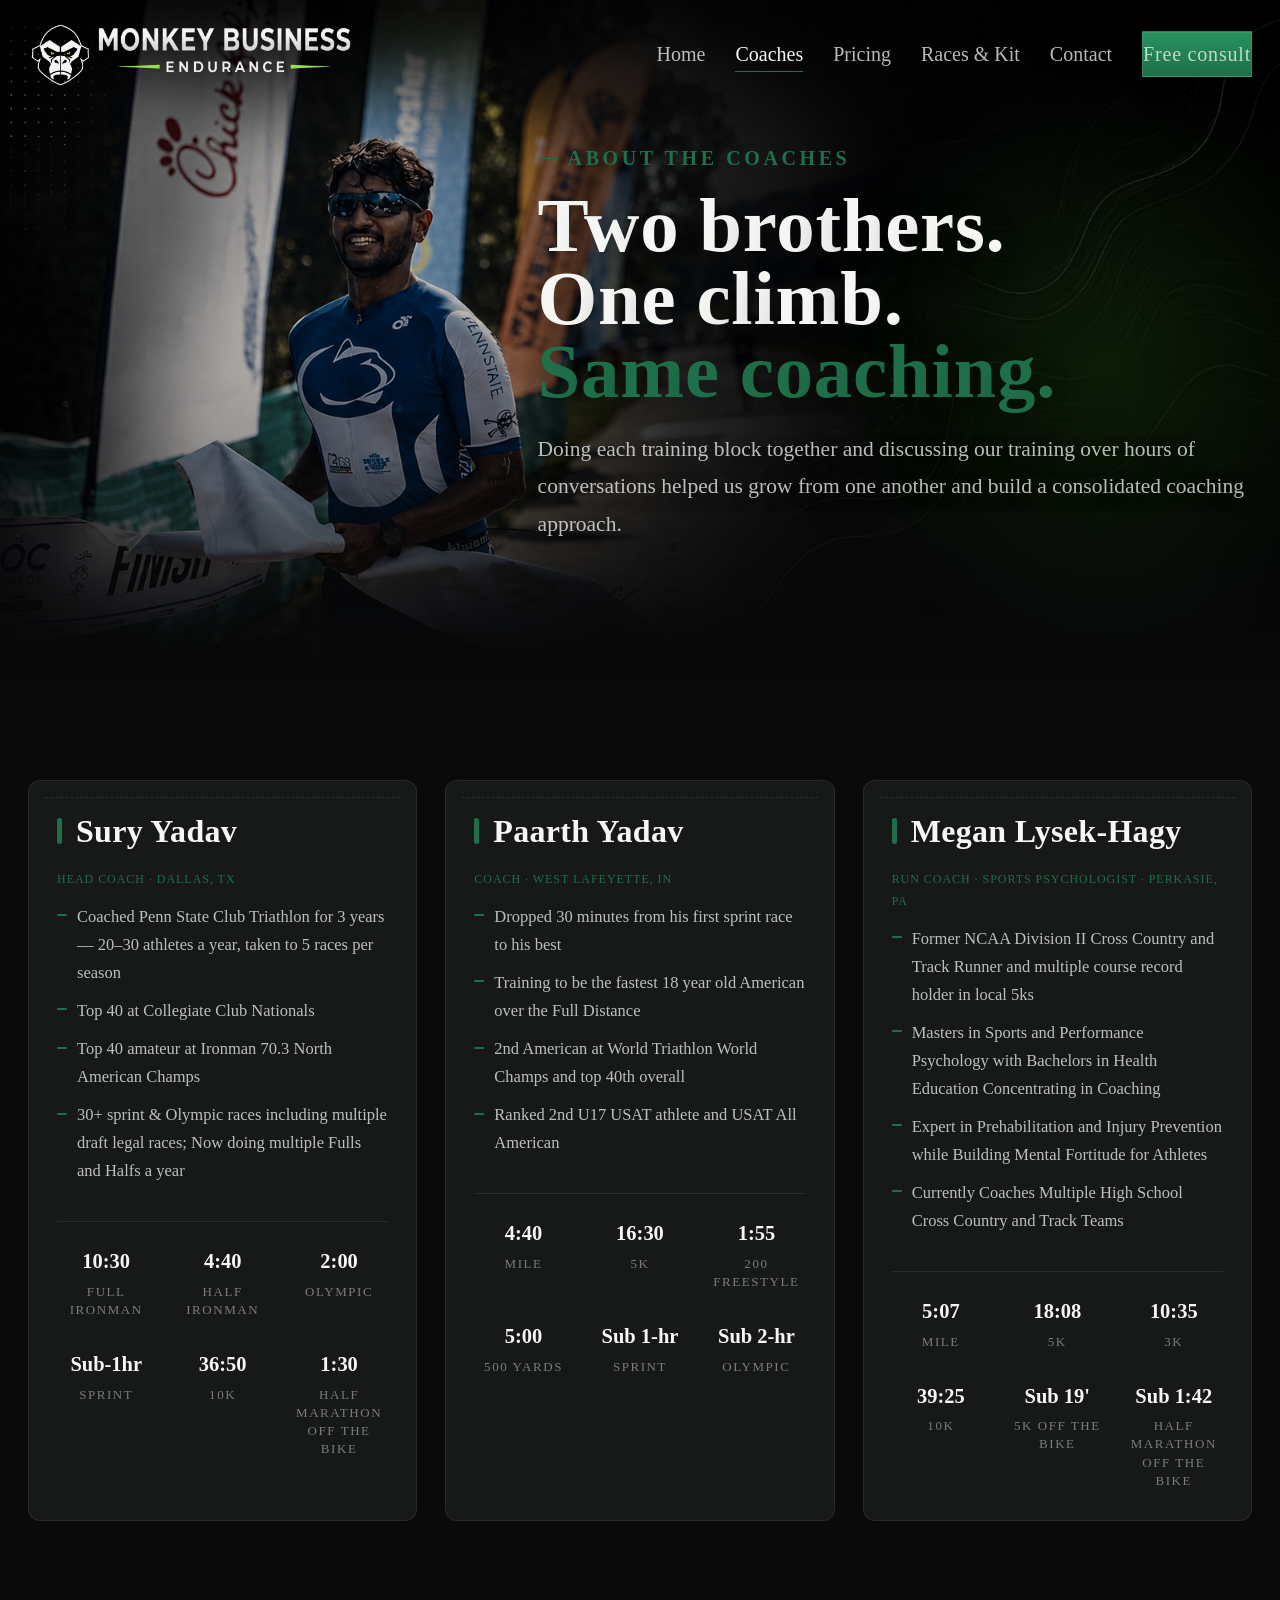
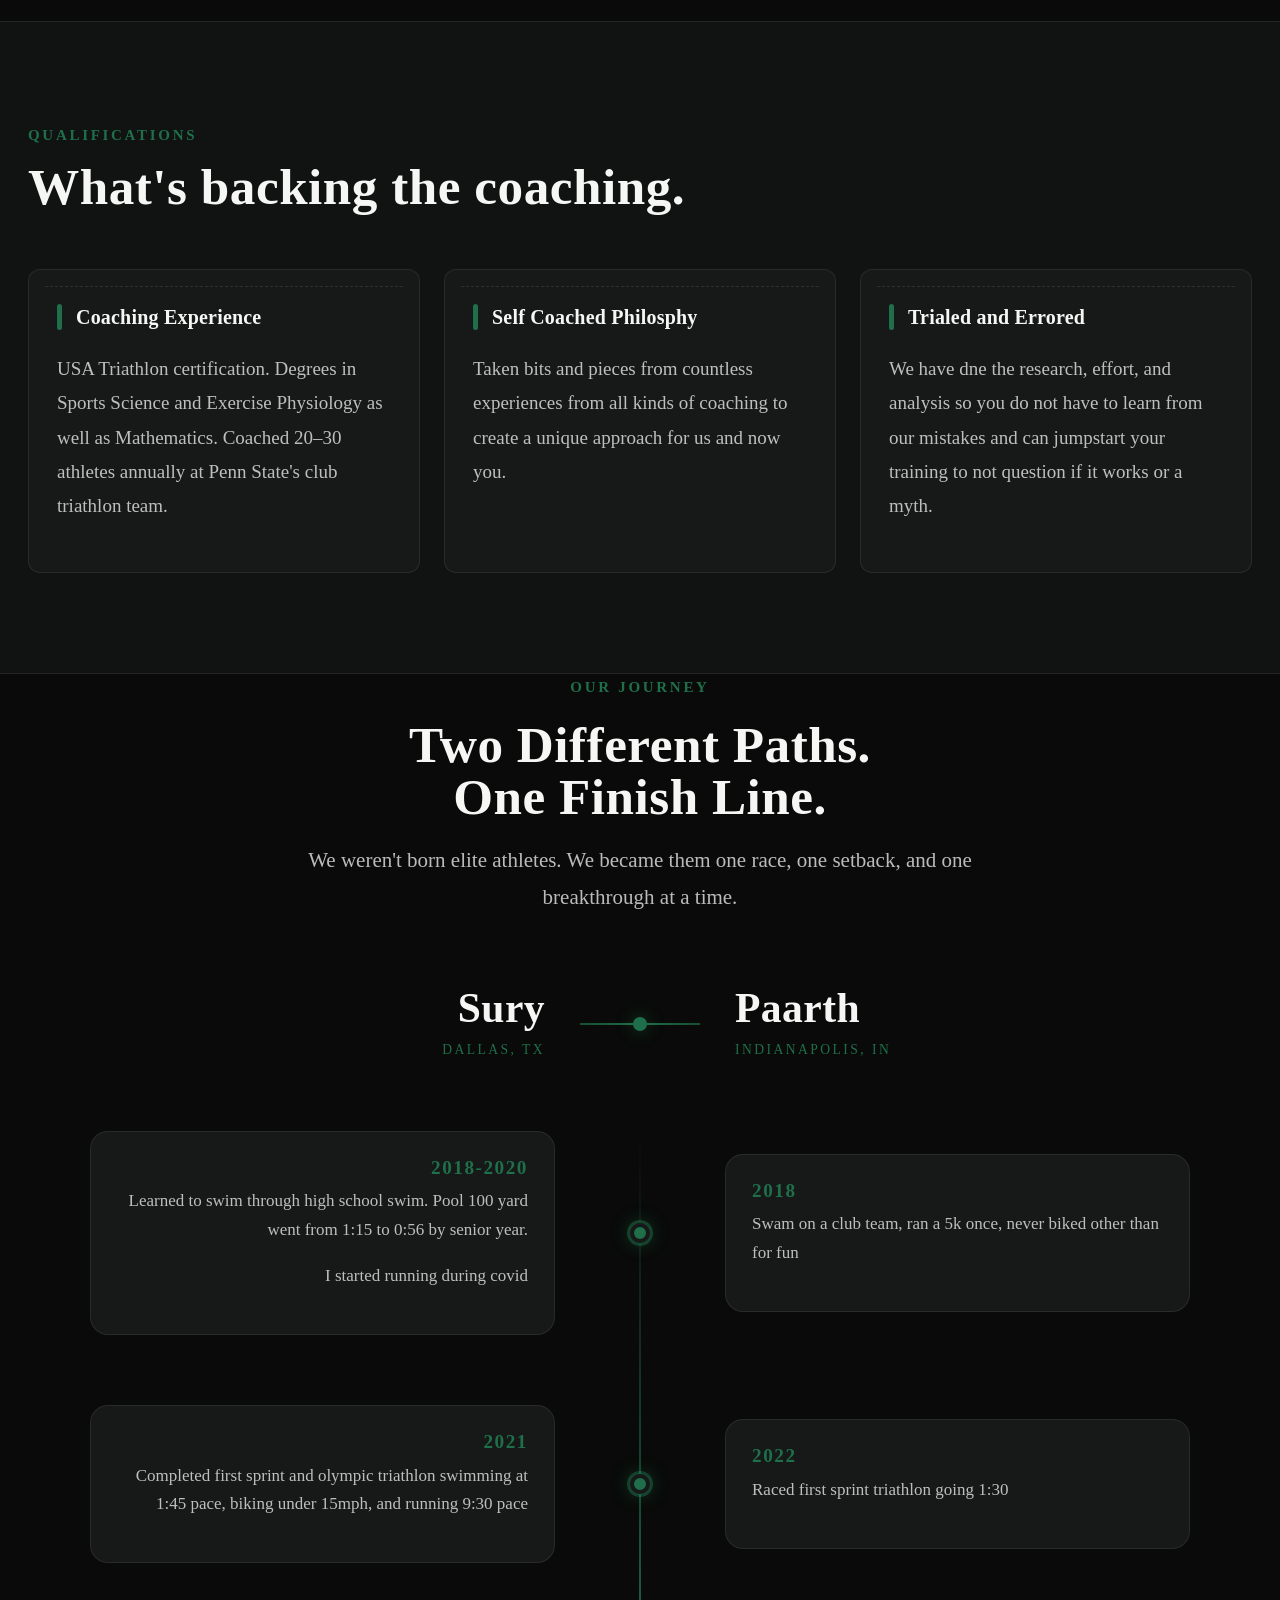
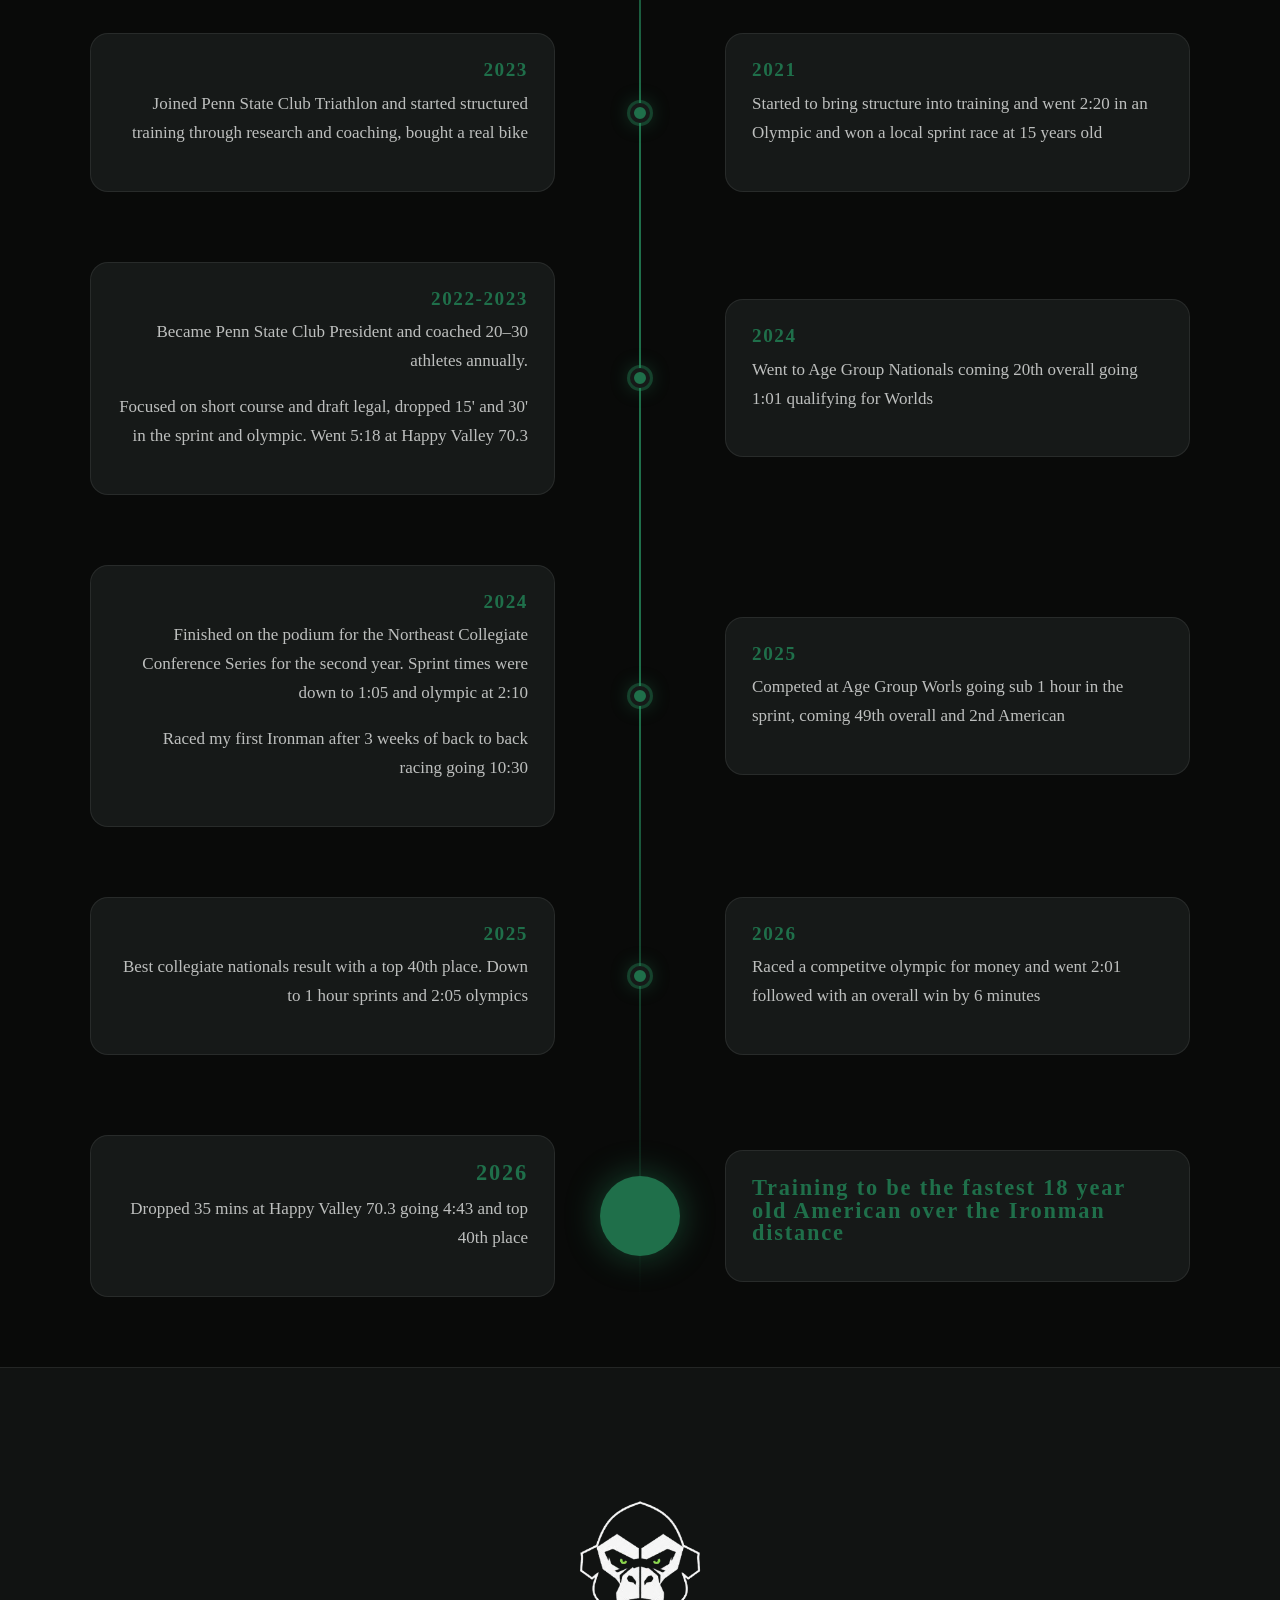
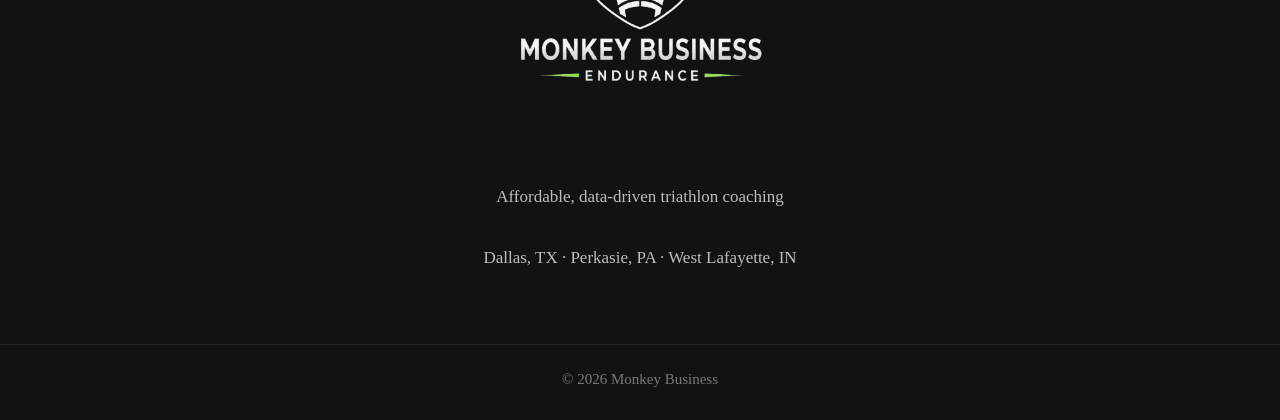
==== commit e1d62c79: "fixing" ====
--- a/about.html
+++ b/about.html
@@ -186,7 +186,7 @@
         <div class="timeline__left">
           <h4>2018-2020</h4>
           <p>Learned to swim through high school swim. Pool 100 yard went from 1:15 to 0:56 by senior year. </p>
-          <p>I started running during covid after a motivational youtube video </p>
+          <p>I started running during covid  </p>
         </div>
 
         <div class="timeline__center">
@@ -202,7 +202,7 @@
       <div class="timeline__row">
         <div class="timeline__left">
           <h4>2021</h4>
-          <p>Completed first sprint and olympic triathlon running swimming at 1:45 pace, biking under 15mph, and running 9:30 pace</p>
+          <p>Completed first sprint and olympic triathlon swimming at 1:45 pace, biking under 15mph, and running 9:30 pace</p>
 
         </div>
 
@@ -273,7 +273,7 @@
   <div class="timeline__row">
         <div class="timeline__left">
           <h4>2025</h4>
-          <p>Best collegiate nationals result with a top 40th place.Injured the second half of the year gave me big insight on how to come back from injury. </p>
+          <p>Best collegiate nationals result with a top 40th place. Down to 1 hour sprints and 2:05 olympics </p>
         </div>
             <div class="timeline__center">
           <div class="timeline__dot"></div>
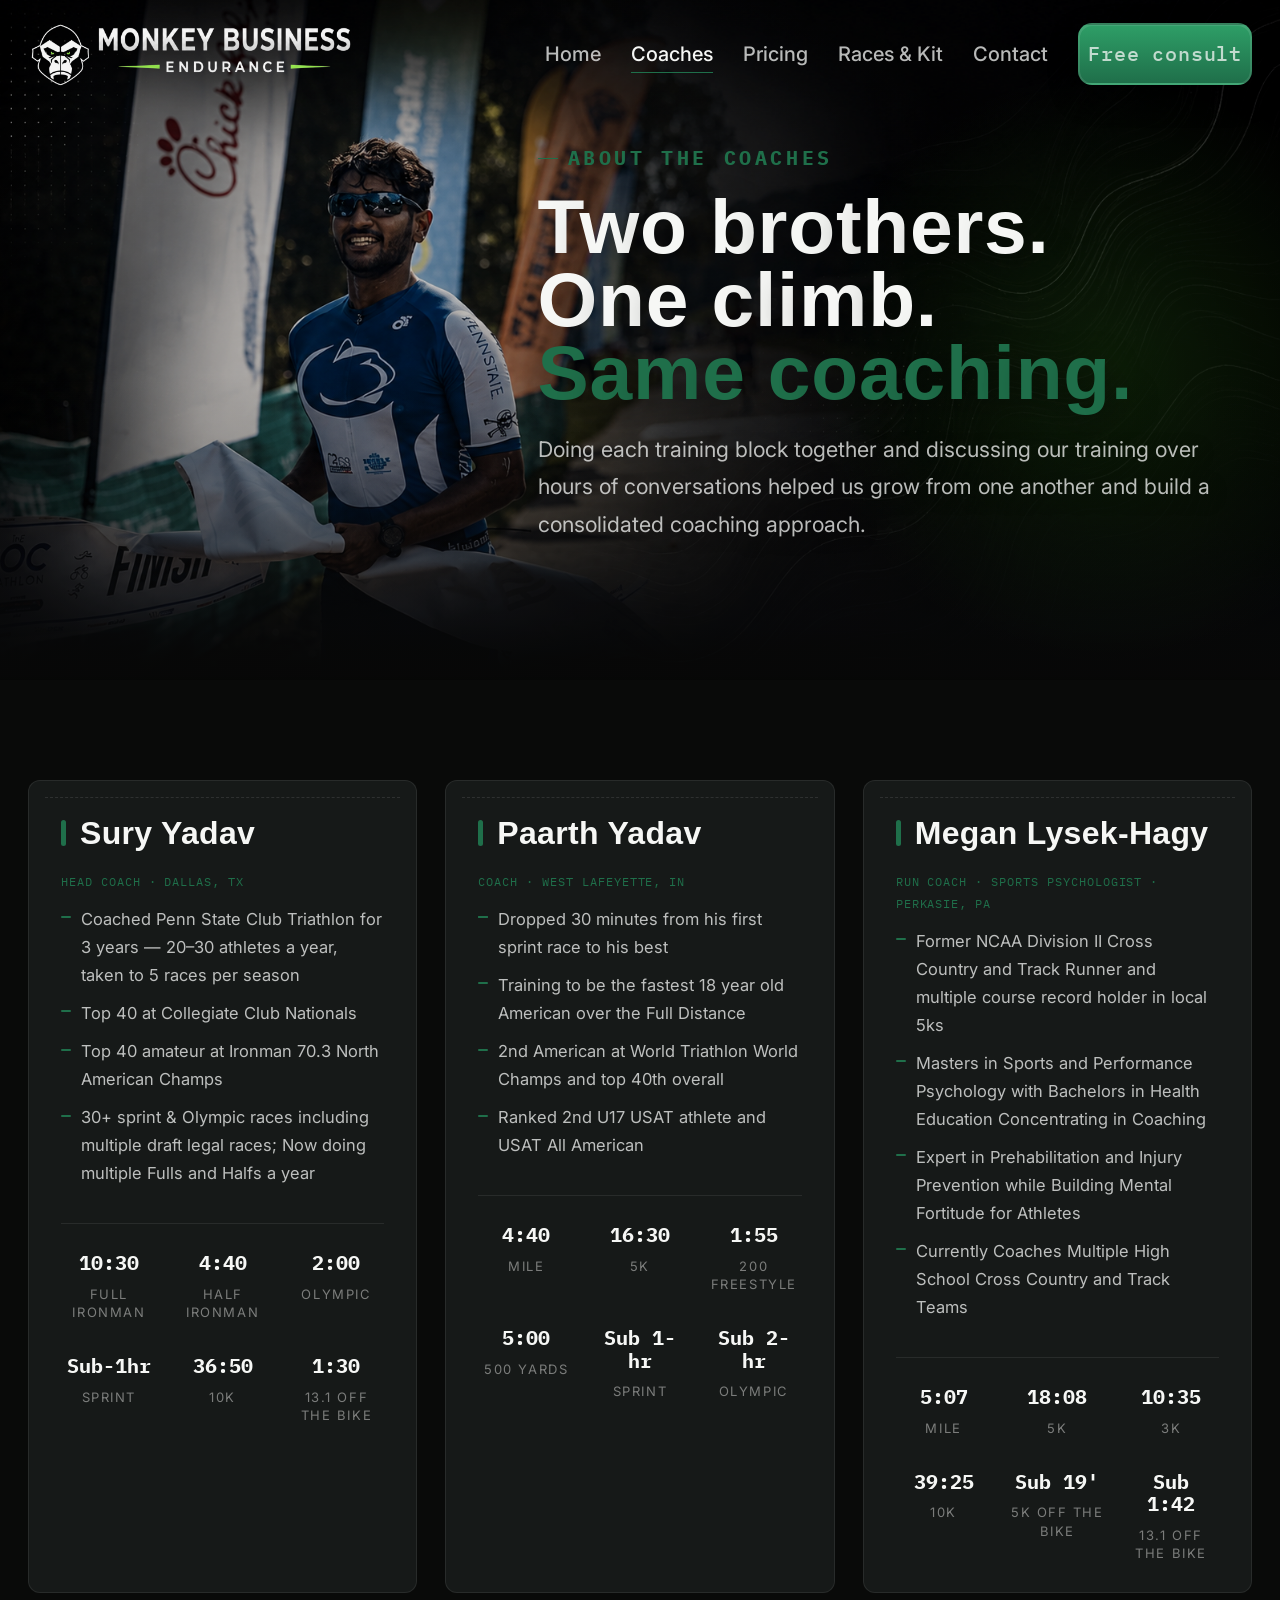
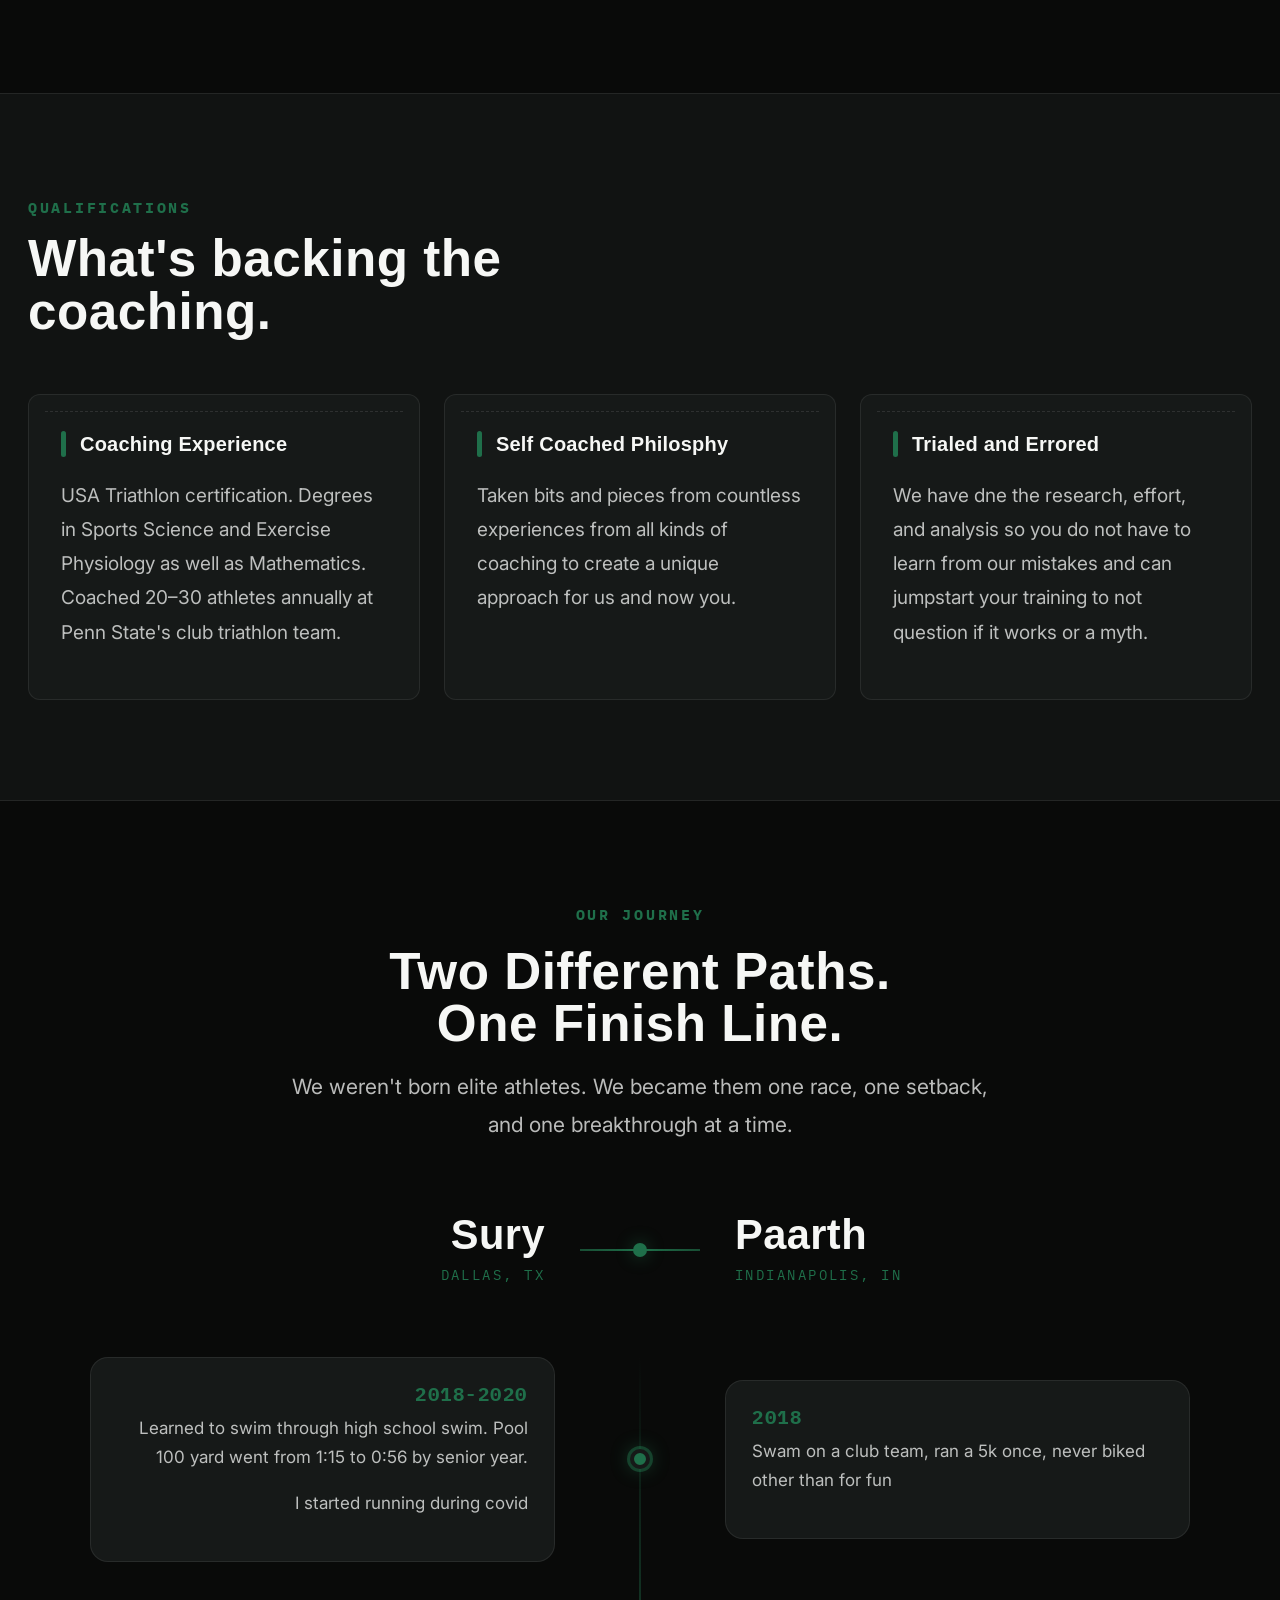
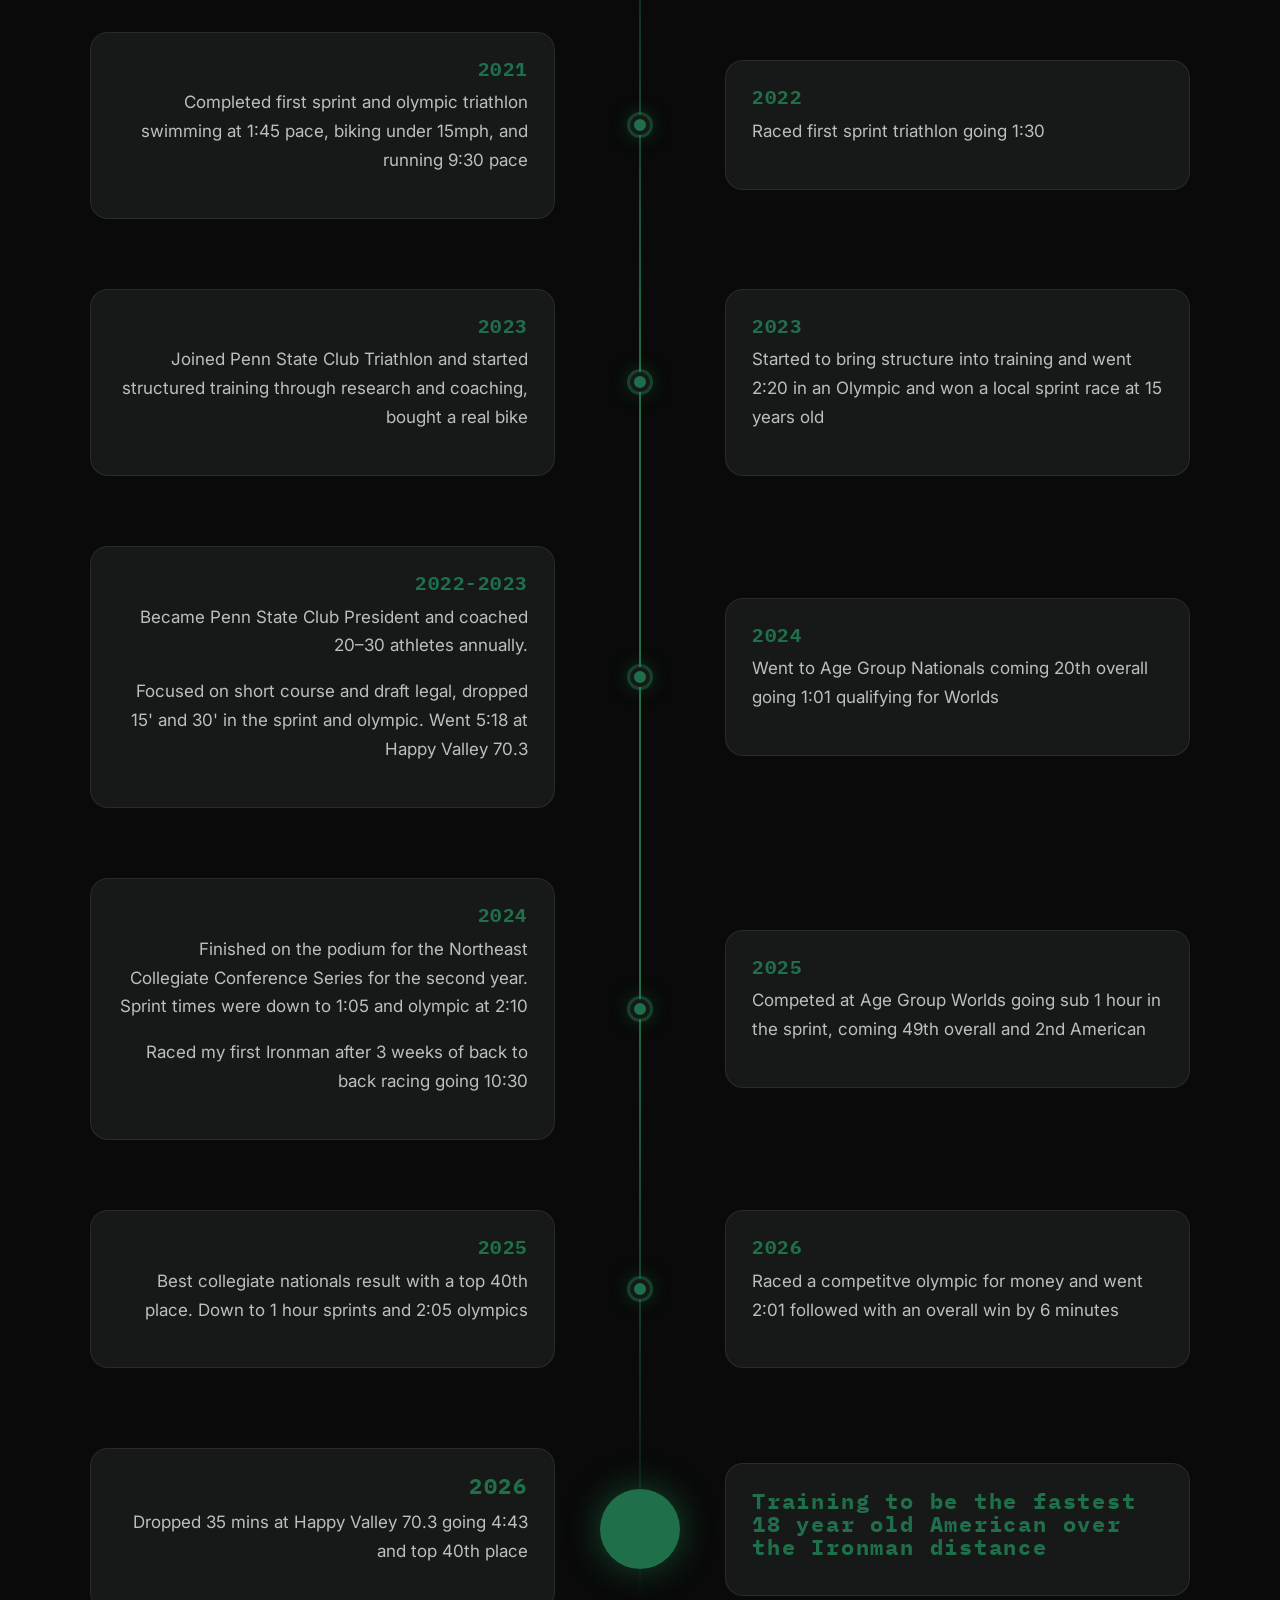
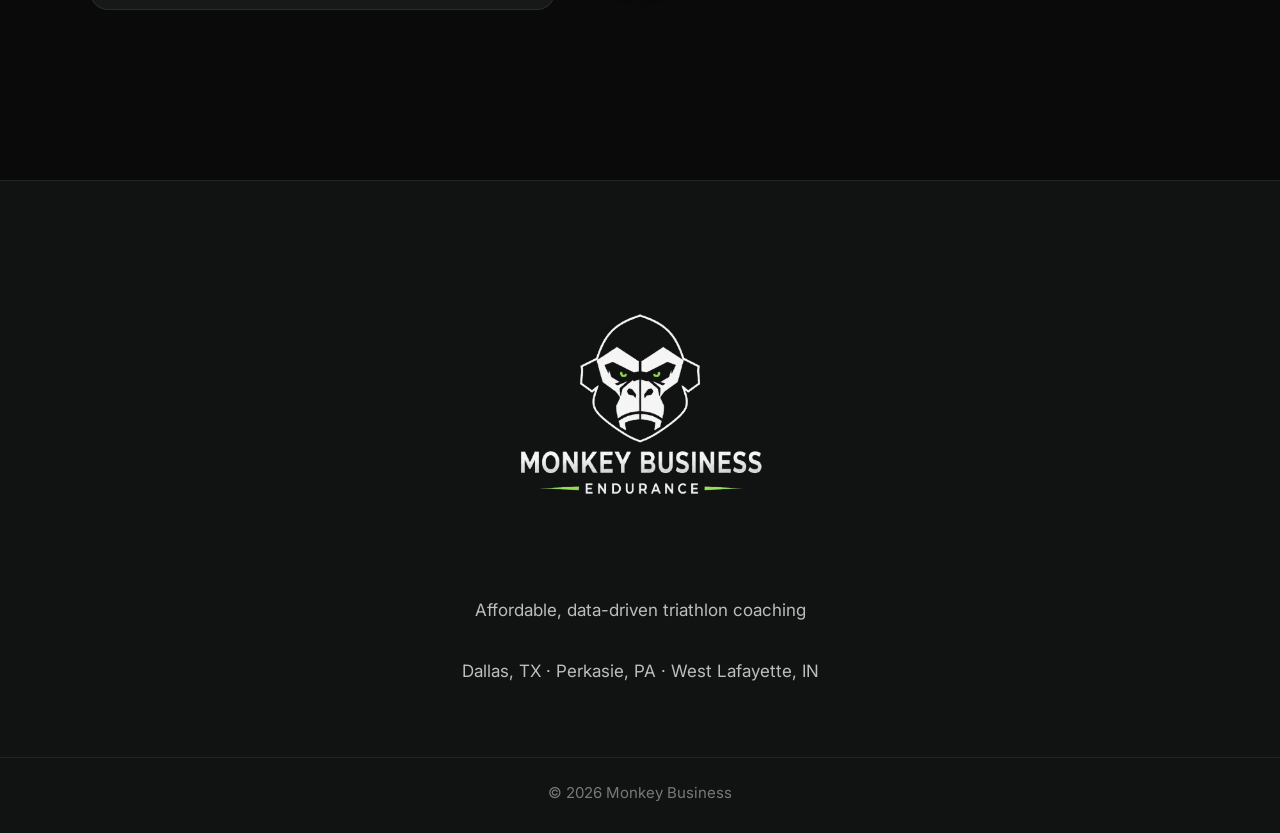
==== commit f3b80cce: "changes" ====
--- a/about.html
+++ b/about.html
@@ -1,16 +1,39 @@
 <!DOCTYPE html>
 <html lang="en">
 <head>
-  <link rel="icon" href="images/gorillaOnly.png">
-
-
-<meta charset="UTF-8">
-<meta name="viewport" content="width=device-width, initial-scale=1.0">
-<title>About the Coaches | Monkey Business</title>
-<link rel="preconnect" href="https://fonts.googleapis.com">
-<link rel="preconnect" href="https://fonts.gstatic.com" crossorigin>
-<link href="https://fonts.googleapis.com/css2?family=Big+Shoulders+Condensed:wght@600;700;800&family=Inter:wght@400;500;600;700&family=IBM+Plex+Mono:wght@400;500;600&display=swap" rel="stylesheet">
-<link rel="stylesheet" href="styles.css">
+  <meta charset="UTF-8">
+  <meta name="viewport" content="width=device-width, initial-scale=1.0">
+
+  <title>About the Coaches &amp; | Monkey Business</title>
+  <meta name="description" content="Monkey Business triathlon coaching, races, and team kit. Train harder. Race smarter.">
+
+  <!-- Favicon / tab icon -->
+  <link rel="icon" href="images/gorillaOnly.png" type="image/png">
+  <link rel="apple-touch-icon" href="images/gorillaOnly.png">
+
+  <!-- Open Graph (Google / Facebook / iMessage / Slack previews) -->
+  <!-- IMPORTANT: change YOURDOMAIN.com to your real domain -->
+  <meta property="og:title" content="Races &amp; Team Kit | Monkey Business">
+  <meta property="og:description" content="Monkey Business triathlon coaching, races, and team kit. Train harder. Race smarter.">
+  <meta property="og:image" content="https://monkeybusinessendurance.us/images/gorillaOnly.png">
+  <meta property="og:url" content="https://monkeybusinessendurance.us/">
+  <meta property="og:type" content="website">
+  <meta property="og:site_name" content="Monkey Business">
+
+  <!-- Twitter / X card -->
+  <meta name="twitter:card" content="summary_large_image">
+  <meta name="twitter:title" content="Races &amp; Team Kit | Monkey Business">
+  <meta name="twitter:description" content="Monkey Business triathlon coaching, races, and team kit.">
+  <meta name="twitter:image" content="https://monkeybusinessendurance.us/images/gorillaOnly.png">
+
+  <link rel="canonical" href="https://monkeybusinessendurance.us/">
+
+  <!-- Fonts -->
+  <link rel="preconnect" href="https://fonts.googleapis.com">
+  <link rel="preconnect" href="https://fonts.gstatic.com" crossorigin>
+  <link href="https://fonts.googleapis.com/css2?family=Inter:wght@400;500;600;700&family=Big+Shoulders+Condensed:wght@600;700;800&family=IBM+Plex+Mono:wght@400;500;600&display=swap" rel="stylesheet">
+
+  <link rel="stylesheet" href="styles.css">
 </head>
 <body>
 
@@ -66,7 +89,7 @@
           <div><span class="bibcard__stat-val">2:00</span><span class="bibcard__stat-label">Olympic</span></div>
           <div><span class="bibcard__stat-val">Sub-1hr</span><span class="bibcard__stat-label">Sprint</span></div>
           <div><span class="bibcard__stat-val">36:50</span><span class="bibcard__stat-label">10k</span></div>
-          <div><span class="bibcard__stat-val">1:30</span><span class="bibcard__stat-label">Half Marathon off the bike</span></div>
+          <div><span class="bibcard__stat-val">1:30</span><span class="bibcard__stat-label">13.1 off the bike</span></div>
 
         </div>
       </article>
@@ -109,7 +132,7 @@
           <div><span class="bibcard__stat-val">10:35</span><span class="bibcard__stat-label">3k</span></div>
           <div><span class="bibcard__stat-val">39:25</span><span class="bibcard__stat-label">10k</span></div>
           <div><span class="bibcard__stat-val">Sub 19'</span><span class="bibcard__stat-label">5k off the bike</span></div>
-          <div><span class="bibcard__stat-val">Sub 1:42</span><span class="bibcard__stat-label">Half Marathon off the bike</span></div>
+          <div><span class="bibcard__stat-val">Sub 1:42</span><span class="bibcard__stat-label">13.1 off the bike</span></div>
 
         </div>
       </article>  
@@ -149,7 +172,7 @@
 </section>
 
 
-
+<section class="section">
 <div class="section__head timeline-head reveal">
     <p class="section__kicker">OUR JOURNEY</p>
 
@@ -227,7 +250,7 @@
         </div>
 
         <div class="timeline__right">
-          <h4>2021</h4>
+          <h4>2023</h4>
           <p>Started to bring structure into training and went 2:20 in an Olympic and won a local sprint race at 15 years old</p>
         </div>
       </div>
@@ -266,7 +289,7 @@
 
         <div class="timeline__right">
           <h4>2025</h4>
-          <p>Competed at Age Group Worls going sub 1 hour in the sprint, coming 49th overall and 2nd American</p>
+          <p>Competed at Age Group Worlds going sub 1 hour in the sprint, coming 49th overall and 2nd American</p>
         </div>
 </div>
 
--- a/styles.css
+++ b/styles.css
@@ -56,11 +56,25 @@
 
   /* Borders */
   --line:rgba(255,255,255,.08);
+  --line-2:rgba(255,255,255,.05);
 
   /* Glow */
   --glow:rgba(40,146,95,.18);
-
+  --glow-card:rgba(40,146,95,.10);
+
+  /* Fonts */
+  --display:'Big Shoulders Condensed', sans-serif;
+  --body:'Inter', system-ui, sans-serif;
+  --mono:'IBM Plex Mono', ui-monospace, monospace;
+
+  /* Layout */
+  --container:1280px;
   --radius:12px;
+  --radius-sm:7px;
+
+  /* Easing */
+  --ease-out:cubic-bezier(.22,.68,0,1.1);
+  --ease-smooth:cubic-bezier(.4,0,.2,1);
 }
 
 /* =========================================================
@@ -83,7 +97,12 @@
   -webkit-font-smoothing:antialiased;
   overflow-x:hidden;
 }
-img{ max-width:100%; display:block; }
+img{
+  max-width:100%;
+  height:auto;
+  display:block;
+  object-fit:contain;
+}
 a{ color:inherit; }
 h1,h2,h3,h4{ font-family:var(--display); font-weight:700; line-height:1.02; margin:0; letter-spacing:.01em; }
 p{ font-size:20px;
@@ -238,17 +257,19 @@
 }
 .nav__links a:hover, .nav__links a[aria-current="page"]{ color:var(--ink); }
 .nav__links a:hover::after, .nav__links a[aria-current="page"]::after{ transform:scaleX(1); }
-.nav__toggle{ display:none; background:none; border:1px solid var(--line); border-radius:var(--radius-sm); padding:8px 12px; font-family:var(--mono); font-size:14px; cursor:pointer; color:var(--ink); }
-@media (max-width:760px){
-  .nav__toggle{ display:inline-flex; }
-  .nav__links{
-    position:fixed; left:0; right:0; top:65px; bottom:0;
-    background:rgba(11,12,14,.97); backdrop-filter:blur(20px);
-    flex-direction:column; align-items:center; justify-content:center;
-    gap:32px; display:none;
-  }
-  .nav__links.is-open{ display:flex; }
-  .nav__links a{ font-size:22px; }
+.nav__toggle{
+  display:none;
+  background:none;
+  border:1px solid var(--line);
+  border-radius:var(--radius-sm);
+  padding:10px 14px;
+  font-family:var(--mono);
+  font-size:14px;
+  cursor:pointer;
+  color:var(--ink);
+  align-items:center;
+  justify-content:center;
+  z-index:110;
 }
 
 /* =========================================================
@@ -256,7 +277,7 @@
    ========================================================= */
 .btn{
   font-family:var(--mono); font-size:19px; letter-spacing:.04em; text-decoration:none; font-weight:600;
-  display:inline-flex; align-items:center; gap:8px; padding:16px 28px;
+  display:inline-flex; align-items:center; gap:8px; padding:16px 36px;
   border-radius:var(--radius-sm); border:1px solid transparent;
   cursor:pointer; transition:transform .18s var(--ease-smooth), background .2s, box-shadow .2s, border-color .2s;
   white-space:nowrap;
@@ -269,22 +290,31 @@
 }
 */
 
-.btn--primary{
-
-    background:linear-gradient(
+    .btn--primary{
+
+        background:linear-gradient(
         180deg,
-        #28925F,
+        #2E9E67,
         #1F6F4A
     );
 
-    border:1px solid rgba(255,255,255,.08);
+    color:#fff;
+
+    padding:12px 8px !important;
+
+    border:2px solid rgba(255,255,255,.10);
+
+    border-radius:14px;
+
+    font-size:17px;
+    font-weight:700;
 
     box-shadow:
-        0 8px 20px rgba(0,0,0,.35),
-        inset 0 1px rgba(255,255,255,.08);
-
-    color:white;
-}
+        0 12px 30px rgba(0,0,0,.30),
+        inset 0 1px rgba(255,255,255,.10);
+
+    transition:all .25s ease;
+    }
 .btn--primary:hover{
 
     background:linear-gradient(
@@ -401,7 +431,7 @@
    ========================================================= */
 .bibcard{
   position:relative; background:var(--surface); border:1px solid var(--line);
-  border-radius:var(--radius); padding:34px 28px 30px;
+  border-radius:var(--radius); padding:36px 32px 30px;
   transition:transform .28s var(--ease-out), box-shadow .28s var(--ease-smooth), border-color .28s;
   cursor:default; overflow:hidden;
 }
@@ -586,144 +616,6 @@
     align-items:center;
 }
 
-@media (max-width:900px){
-    .kitpanel{
-        grid-template-columns:1fr;
-    }
-    .hero{
-    min-height:auto;
-    padding:110px 0 70px;
-        padding-top:140px;
-
-}
-
-.hero .container{
-    display:flex;
-    flex-direction:column;
-    gap:40px;
-}
-.hero--home{
-    background-size:contain;
-    background-position:center top;
-    background-repeat:no-repeat;
-}
-.hero img{
-    width:100%;
-    height:auto;
-    object-fit:contain;
-}
-.hero__image img{
-    width:100%;
-    height:auto;
-    object-fit:contain;
-}
-.hero__title{
-    font-size:clamp(2.8rem,10vw,4rem);
-    line-height:.95;
-    text-align:center;
-        font-size:3.2rem;
-
-}
-.hero__sub{
-    font-size:19px;
-    text-align:center;
-        font-size:1.25rem;
-
-}
-.hero__actions{
-    justify-content:center;
-    flex-direction:column;
-    align-items:center;
-    gap:16px;
-}
-
-.hero__actions .btn{
-    width:min(320px,100%);
-}
-.eyebrow{
-    text-align:center;
-}
-
-.nav__logo img{
-    height:42px;
-}
-.container{
-    padding-inline:22px;
-}
-.hero::before,
-.hero::after{
-    opacity:.2;
-}
-
-    .nav{
-        position:fixed;
-        top:0;
-        left:0;
-        width:100%;
-        z-index:1000;
-        background:rgba(8,10,9,.96);
-        backdrop-filter:blur(14px);
-    }
-
-    .nav__inner{
-        min-height:72px;
-        display:flex;
-        align-items:center;
-        justify-content:space-between;
-    }
-
-    .nav__toggle{
-        display:flex;
-        align-items:center;
-        justify-content:center;
-    }
-
-    .nav__links{
-        position:absolute;
-        top:72px;
-        left:0;
-        width:100%;
-        display:none;
-        flex-direction:column;
-        background:var(--bg);
-        border-top:1px solid var(--line);
-        padding:20px 0;
-        z-index:999;
-    }
-
-    .nav__links.open{
-        display:flex;
-    }
-
-    .nav__links li{
-        width:100%;
-    }
-
-    .nav__links a{
-        display:block;
-        padding:18px 24px;
-        text-align:center;
-        font-size:20px;
-    }
-
-    .nav .btn{
-        width:85%;
-        margin:12px auto 0;
-    }
-    .hero__content{
-    order:2;
-}
-
-.hero__media{
-    order:1;
-}
-
-.hero .container{
-    display:flex;
-    flex-direction:column;
-}
-}
-
 .kitpanel__art{
     display:flex;
     flex-direction:row;
@@ -738,29 +630,14 @@
     height:auto;
     object-fit:contain;
     display:block;
-
     transition:transform .3s ease;
 }
 .kitpanel__img--front{
-    transform:scale(1.285);
+    transform:scale(1.15);
 }
 
 .kitpanel__img:hover{
     transform:scale(1.03);
-
-}
-
-@media (max-width:700px){
-
-    .kitpanel__art{
-        gap:20px;
-    }
-
-    .kitpanel__img{
-        width:45%;
-        max-width:220px;
-    }
-
 }
 /* =========================================================
    Forms
@@ -970,18 +847,19 @@
     }
 }
 
-/* Keep text above overlays */
+/* Keep text above overlays — desktop only shifts text right */
 .hero .container{
     position:relative;
     z-index:3;
-
     display:flex;
     flex-direction:column;
-
     width:100%;
     max-width:1400px;
-
+}
+@media (min-width:901px){
+  .hero .container{
     padding-left:42%;
+  }
 }
 
 .hero__title{
@@ -1056,9 +934,8 @@
    ========================================================= */
 
 .hero--home{
-   background-size: 100%;
-    background-position: center 25%;
-
+    background-size:cover;
+    background-position:center 25%;
     background-image:linear-gradient(
             to bottom,
             rgba(11,12,14,0) 55%,
@@ -1070,6 +947,8 @@
 }
 
 .hero--coaches{
+    background-size:cover;
+    background-position:center center;
     background-image:
         linear-gradient(
             to bottom,
@@ -1083,6 +962,8 @@
 }
 
 .hero--pricing{
+    background-size:cover;
+    background-position:center center;
     background-image:
         linear-gradient(
             to bottom,
@@ -1096,6 +977,8 @@
 }
 
 .hero--races{
+    background-size:cover;
+    background-position:center center;
     background-image:
         linear-gradient(
             to bottom,
@@ -1109,9 +992,8 @@
 }
 
 .hero--contact{
-    background-size: 100%;
-    background-position: center 25%;
-
+    background-size:cover;
+    background-position:center 25%;
     background-image:
         linear-gradient(
             to bottom,
@@ -1272,35 +1154,7 @@
     font-size:1.4rem;
 }
 
-@media (max-width:900px){
-
-    .timeline::before{
-        left:22px;
-    }
-
-    .timeline__row{
-        grid-template-columns:44px 1fr;
-        gap:22px;
-    }
-
-    .timeline__left,
-    .timeline__right{
-        text-align:left;
-    }
-
-    .timeline__left{
-        grid-column:2;
-    }
-
-    .timeline__center{
-        grid-column:1;
-        grid-row:1;
-    }
-
-    .timeline__right{
-        display:none;
-    }
-}
+/* timeline mobile rules live in the consolidated ≤900px block at the end */
 
 /* ===========================
    Timeline Header
@@ -1407,231 +1261,346 @@
     box-shadow:0 0 18px rgba(40,146,95,.45);
 }
 
-/* =========================
-   Mobile Navigation
-========================= */
-
+/* =========================================================
+   MOBILE — consolidated (≤900px)
+   Image scaling + nav + layout
+   ========================================================= */
 @media (max-width: 900px){
 
-    .nav__toggle{
-        display:block;
-    }
-
-    .nav__links{
-        position:absolute;
-        top:100%;
-        left:0;
-        right:0;
-
-        display:none;
-        flex-direction:column;
-
-        background:rgba(8,10,9,.98);
-        backdrop-filter:blur(12px);
-
-        border-top:1px solid var(--line);
-
-        padding:24px;
-
-        gap:20px;
-
-        z-index:999;
-    }
-
-    .nav__links.open{
-        display:flex;
-    }
-
-    .nav{
-        position:relative;
-    }
-
-    .nav__links li{
-        width:100%;
-    }
-
-    .nav__links a{
-        display:block;
-        width:100%;
-        text-align:center;
-        font-size:18px;
-    }
-
-    .nav .btn{
-        width:100%;
-    }
-}
-/* =========================================================
-   TIMELINE - MOBILE
-   ========================================================= */
-@media (max-width: 900px){
-
-    .timeline{
-        margin-top:50px;
-    }
-
-    /* Header */
-    .timeline__names{
-        display:none; /* hide Sury / Journey / Paarth row */
-    }
-
-    /* One column layout */
-    .timeline__row{
-        display:grid;
-        grid-template-columns:40px 1fr;
-        gap:18px;
-        align-items:flex-start;
-        margin-bottom:40px;
-    }
-
-    /* Center line becomes left line */
-    .timeline__center{
-        grid-column:1;
-        position:relative;
-        display:flex;
-        justify-content:center;
-        height:100%;
-    }
-
-    .timeline__center::before{
-        content:"";
-        position:absolute;
-        top:0;
-        bottom:-40px;
-        width:2px;
-        background:rgba(40,146,95,.35);
-    }
-
-    .timeline__dot{
-        width:18px;
-        height:18px;
-        border-radius:50%;
-        background:var(--surface);
-        border:4px solid var(--accent);
-        z-index:2;
-    }
-
-    /* Cards */
-    .timeline__left,
-    .timeline__right{
-        grid-column:2;
-        width:100%;
-        max-width:none;
-        margin:0;
-    }
-
-    /* Keep alternating order */
-    .timeline__left{
-        order:2;
-    }
-
-    .timeline__right{
-        order:2;
-    }
-
-    .timeline__left h4,
-    .timeline__right h4{
-        font-size:1.25rem;
-    }
-
-    .timeline__left p,
-    .timeline__right p{
-        font-size:1rem;
-        line-height:1.6;
-    }
-
-    /* Remove desktop alignment */
-    .timeline__left{
-        text-align:left;
-    }
-
-    .timeline__right{
-        text-align:left;
-    }
-}
-
-@media (max-width: 750px){
-
-    .timeline{
-        margin-top:50px;
-    }
-
-    /* Header */
-    .timeline__names{
-        display:none; /* hide Sury / Journey / Paarth row */
-    }
-
-    /* One column layout */
-    .timeline__row{
-        display:grid;
-        grid-template-columns:40px 1fr;
-        gap:18px;
-        align-items:flex-start;
-        margin-bottom:40px;
-    }
-
-    /* Center line becomes left line */
-    .timeline__center{
-        grid-column:1;
-        position:relative;
-        display:flex;
-        justify-content:center;
-        height:100%;
-    }
-
-    .timeline__center::before{
-        content:"";
-        position:absolute;
-        top:0;
-        bottom:-40px;
-        width:2px;
-        background:rgba(40,146,95,.35);
-    }
-
-    .timeline__dot{
-        width:18px;
-        height:18px;
-        border-radius:50%;
-        background:var(--surface);
-        border:4px solid var(--accent);
-        z-index:2;
-    }
-
-    /* Cards */
-    .timeline__left,
-    .timeline__right{
-        grid-column:2;
-        width:100%;
-        max-width:none;
-        margin:0;
-    }
-
-    /* Keep alternating order */
-    .timeline__left{
-        order:2;
-    }
-
-    .timeline__right{
-        order:2;
-    }
-
-    .timeline__left h4,
-    .timeline__right h4{
-        font-size:1.25rem;
-    }
-
-    .timeline__left p,
-    .timeline__right p{
-        font-size:1rem;
-        line-height:1.6;
-    }
-
-    /* Remove desktop alignment */
-    .timeline__left{
-        text-align:left;
-    }
-
-    .timeline__right{
-        text-align:left;
-    }
-}
+  /* ---- Nav / hamburger ---- */
+  .nav{
+    position:fixed !important;
+    top:0; left:0; right:0;
+    width:100%;
+    z-index:1000;
+    background:rgba(8,10,9,.96);
+    backdrop-filter:blur(14px);
+    border-bottom:1px solid var(--line);
+  }
+
+  .nav__inner{
+    position:relative;
+    z-index:1102;
+    min-height:64px;
+    padding:12px 18px;
+    display:flex;
+    align-items:center;
+    justify-content:space-between;
+  }
+
+  .nav__logo img{
+    height:40px;
+    width:auto;
+    max-width:150px;
+    object-fit:contain;
+  }
+
+  .nav__toggle{
+    display:inline-flex !important;
+  }
+
+  /* Full-viewport overlay menu */
+  .nav__links{
+    position:fixed !important;
+    top:0 !important;
+    left:0 !important;
+    right:0 !important;
+    bottom:0 !important;
+    width:100% !important;
+    height:100dvh !important;
+    min-height:100vh !important;
+    margin:0 !important;
+
+    display:none;
+    flex-direction:column;
+    align-items:center;
+    justify-content:center;
+    gap:8px;
+
+    padding:88px 28px 48px !important;
+    box-sizing:border-box;
+
+    background:rgba(8,10,9,.98) !important;
+    backdrop-filter:blur(20px);
+    -webkit-backdrop-filter:blur(20px);
+    border:none !important;
+
+    overflow-y:auto;
+    -webkit-overflow-scrolling:touch;
+    z-index:1100 !important;
+  }
+
+  .nav__links.open,
+  .nav__links.is-open{
+    display:flex !important;
+  }
+
+  .nav__links li{
+    width:100%;
+    list-style:none;
+    margin:0;
+    padding:0;
+  }
+
+  .nav__links a{
+    display:block;
+    width:100%;
+    padding:18px 16px;
+    text-align:center;
+    font-size:22px;
+    font-weight:500;
+    color:var(--ink-2);
+    text-decoration:none;
+  }
+
+  .nav__links a:hover,
+  .nav__links a[aria-current="page"]{
+    color:var(--ink);
+  }
+
+  .nav__links a::after{
+    display:none;
+  }
+
+  .nav .btn,
+  .nav__links .btn{
+    width:min(280px, 100%);
+    margin:20px auto 0;
+    justify-content:center;
+    text-align:center;
+  }
+
+  body.nav-open{
+    overflow:hidden;
+    touch-action:none;
+  }
+
+  /* ---- Base ---- */
+  .container{
+    padding-left:18px;
+    padding-right:18px;
+  }
+  body{ font-size:17px; }
+  p{ font-size:17px; }
+
+  /* ---- Hero: proper image scale ---- */
+  .hero{
+    min-height:70vh;
+    padding:90px 0 50px;
+    background-size:cover !important;
+    background-position:center 30% !important;
+    background-repeat:no-repeat !important;
+  }
+  .hero .container{
+    display:flex;
+    flex-direction:column;
+    gap:24px;
+    padding-left:18px !important;
+    padding-right:18px !important;
+    max-width:100%;
+    width:100%;
+  }
+  .hero__title{
+    font-size:clamp(2.2rem, 8.5vw, 3.2rem) !important;
+    line-height:1.05;
+    text-align:center;
+    max-width:100%;
+  }
+  .hero__sub{
+    font-size:1.05rem !important;
+    text-align:center;
+    max-width:100%;
+    margin-left:auto;
+    margin-right:auto;
+  }
+  .hero__actions{
+    justify-content:center;
+    flex-direction:column;
+    align-items:center;
+    gap:12px;
+  }
+  .hero__actions .btn{
+    width:min(300px, 100%);
+    justify-content:center;
+  }
+  .eyebrow{
+    justify-content:center;
+    text-align:center;
+  }
+  .hero::before,
+  .hero::after{
+    opacity:.3;
+  }
+
+  /* Inline / media images inside hero */
+  .hero img,
+  .hero__image img,
+  .hero__media img,
+  .hero__media,
+  .hero__image{
+    width:100%;
+    max-width:100%;
+    height:auto;
+    object-fit:contain;
+  }
+  .hero__content{ order:2; }
+  .hero__media{ order:1; }
+
+  /* Page heroes — cover, not contain/100% */
+  .hero--home{
+      background-size:cover;
+    background-position:center 30%;
+    background-repeat:no-repeat;
+    background-image:linear-gradient(
+            to bottom,
+            rgba(11,12,14,0) 45%,
+            rgba(11,12,14,.20) 65%,
+            rgba(11,12,14,.50) 80%,
+            rgba(11,12,14,.80) 92%,
+            var(--bg) 100%
+        ),url("images/swimac.png");
+  }
+  
+  .hero--coaches,
+  .hero--pricing,
+  .hero--races,
+  .hero--contact{
+    background-size:cover !important;
+    background-position:center 25% !important;
+  }
+
+  /* ---- Kit panel images ---- */
+  .kitpanel{
+    grid-template-columns:1fr;
+    gap:32px;
+  }
+  .kitpanel__art{
+    display:flex;
+    flex-wrap:wrap;
+    justify-content:center;
+    gap:16px;
+  }
+  .kitpanel__img{
+    width:auto;
+    max-width:min(46vw, 200px);
+    height:auto;
+    object-fit:contain;
+  }
+  .kitpanel__img--front{
+    transform:none; /* was scale(1.285) — overflowed on mobile */
+  }
+
+  /* ---- Sections ---- */
+  .section{ padding:56px 0; }
+  .section__title{ font-size:clamp(1.7rem, 6vw, 2.4rem); }
+  .section__lede{ font-size:16.5px; }
+  .section__head{ margin-bottom:32px; }
+
+  /* ---- Cards ---- */
+  .bibcard{ padding:22px 18px; }
+  .bibcard__title{ font-size:1.4rem; }
+  .bibcard__stats{
+    grid-template-columns:repeat(2, 1fr);
+    gap:18px 12px;
+  }
+
+  /* ---- Timeline ---- */
+  .timeline{ margin-top:36px; }
+  .timeline::before{ left:20px; }
+  .timeline__names,
+  .timeline__header{ display:none; }
+  .timeline__row{
+    display:grid;
+    grid-template-columns:40px 1fr;
+    gap:14px;
+    align-items:flex-start;
+    margin-bottom:32px;
+  }
+  .timeline__center{
+    grid-column:1;
+    grid-row:1 / span 2;
+    display:flex;
+    justify-content:center;
+    position:relative;
+  }
+  .timeline__center::before{
+    content:"";
+    position:absolute;
+    top:0; bottom:-32px;
+    width:2px;
+    background:rgba(40,146,95,.35);
+  }
+  .timeline__dot{
+    width:14px;
+    height:14px;
+    border:3px solid var(--accent);
+    background:var(--surface);
+    z-index:2;
+    flex-shrink:0;
+  }
+  .timeline__left,
+  .timeline__right{
+    grid-column:2;
+    width:100%;
+    text-align:left;
+    padding:16px;
+    display:block;
+  }
+  .timeline__left h4,
+  .timeline__right h4{ font-size:1.05rem; }
+  .timeline__left p,
+  .timeline__right p{ font-size:0.95rem; line-height:1.55; }
+
+  /* ---- Footer ---- */
+  .footer{ padding:40px 0 20px; }
+  .footer__brand-logo img{
+    width:min(220px, 75vw);
+    height:auto;
+  }
+
+  /* ---- Forms (16px prevents iOS zoom) ---- */
+  .form{ padding:22px 16px; }
+  .form__field input,
+  .form__field select,
+  .form__field textarea{
+    padding:14px 14px;
+    min-height:48px;
+    font-size:16px;
+  }
+
+  /* ---- Social icons ---- */
+  .social-link img{
+    width:36px;
+    height:36px;
+  }
+  .social-link__strava{
+    width:42px !important;
+    height:42px !important;
+  }
+}
+
+/* Phones */
+@media (max-width: 480px){
+  .hero{
+    min-height:60vh;
+    padding:80px 0 40px;
+  }
+  .hero__title{
+    font-size:2rem !important;
+  }
+  .kitpanel__img{
+    max-width:min(48vw, 160px);
+  }
+  .btn{
+    padding:13px 18px;
+    font-size:15px;
+  }
+  .nav__logo img{
+    height:34px;
+    max-width:130px;
+  }
+  .hero--home{
+    background-position:18% 32% !important;
+    min-height:70vh;
+  }
+}
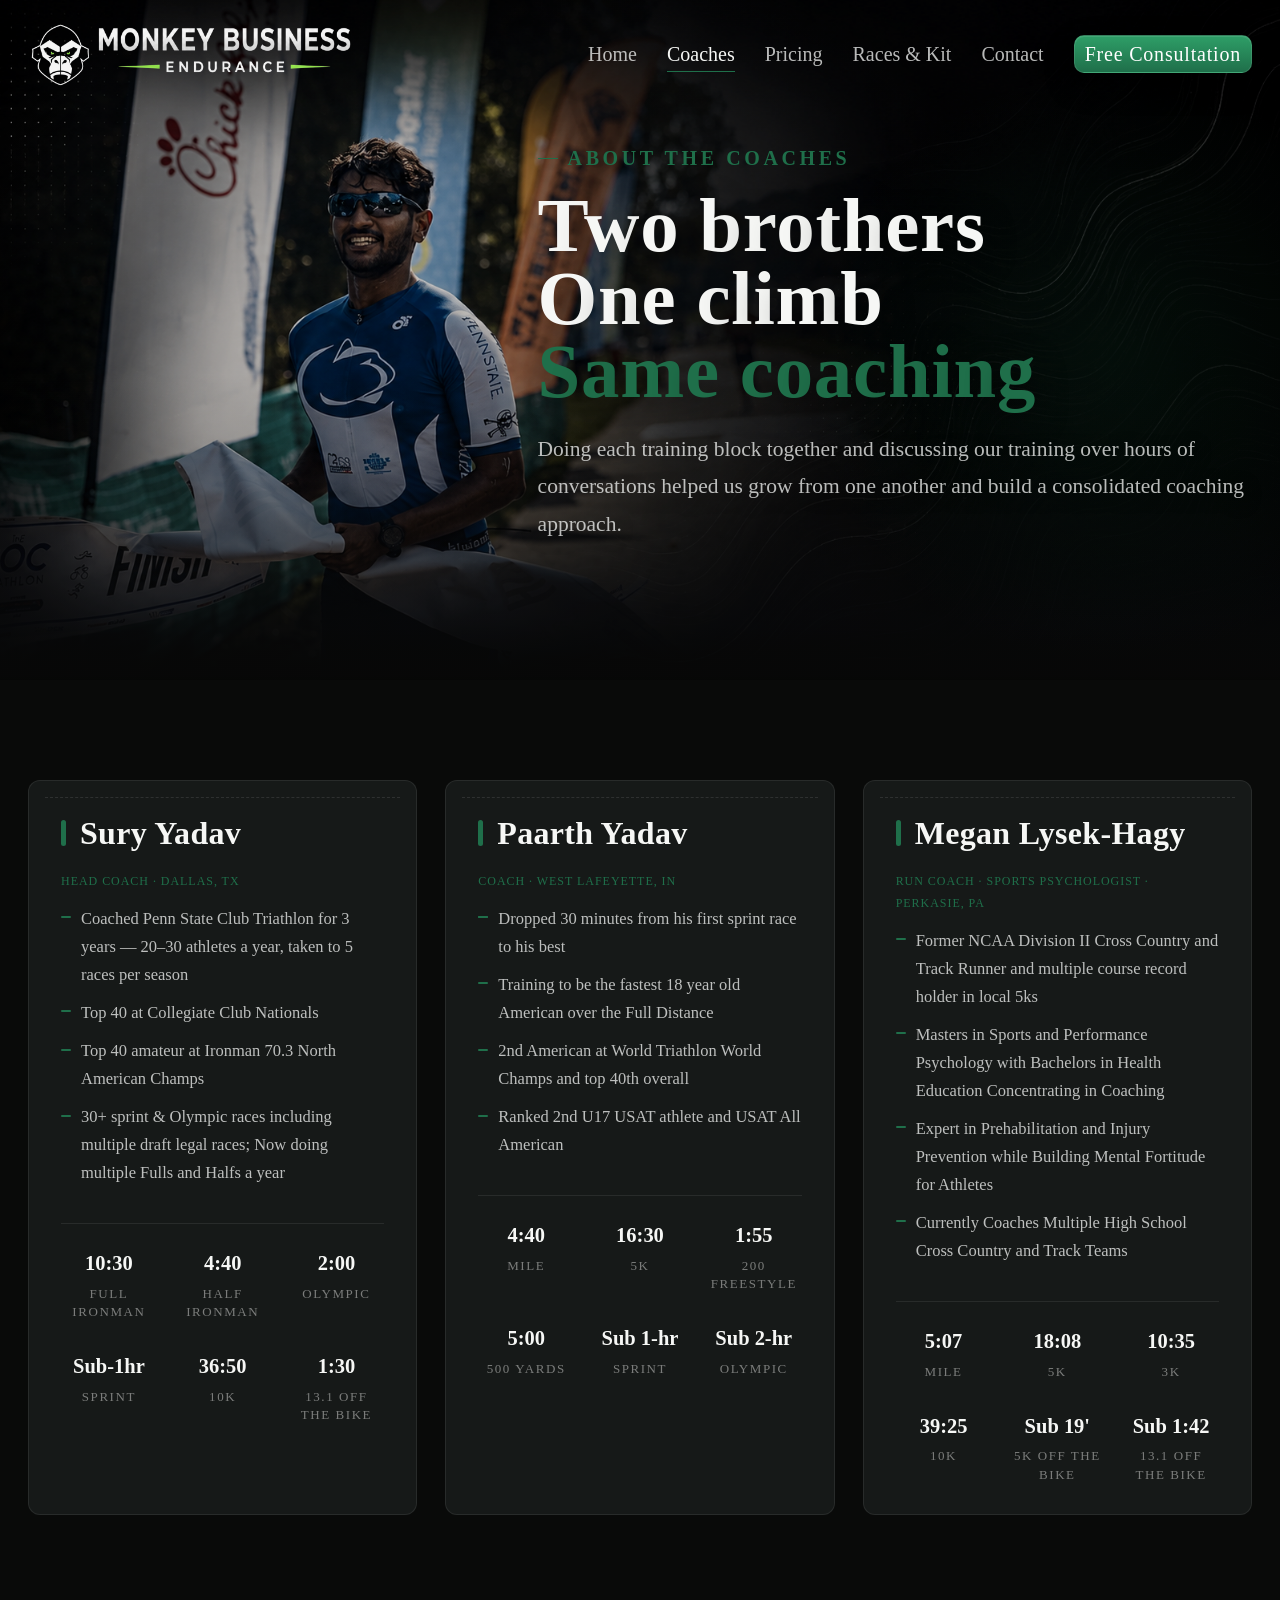
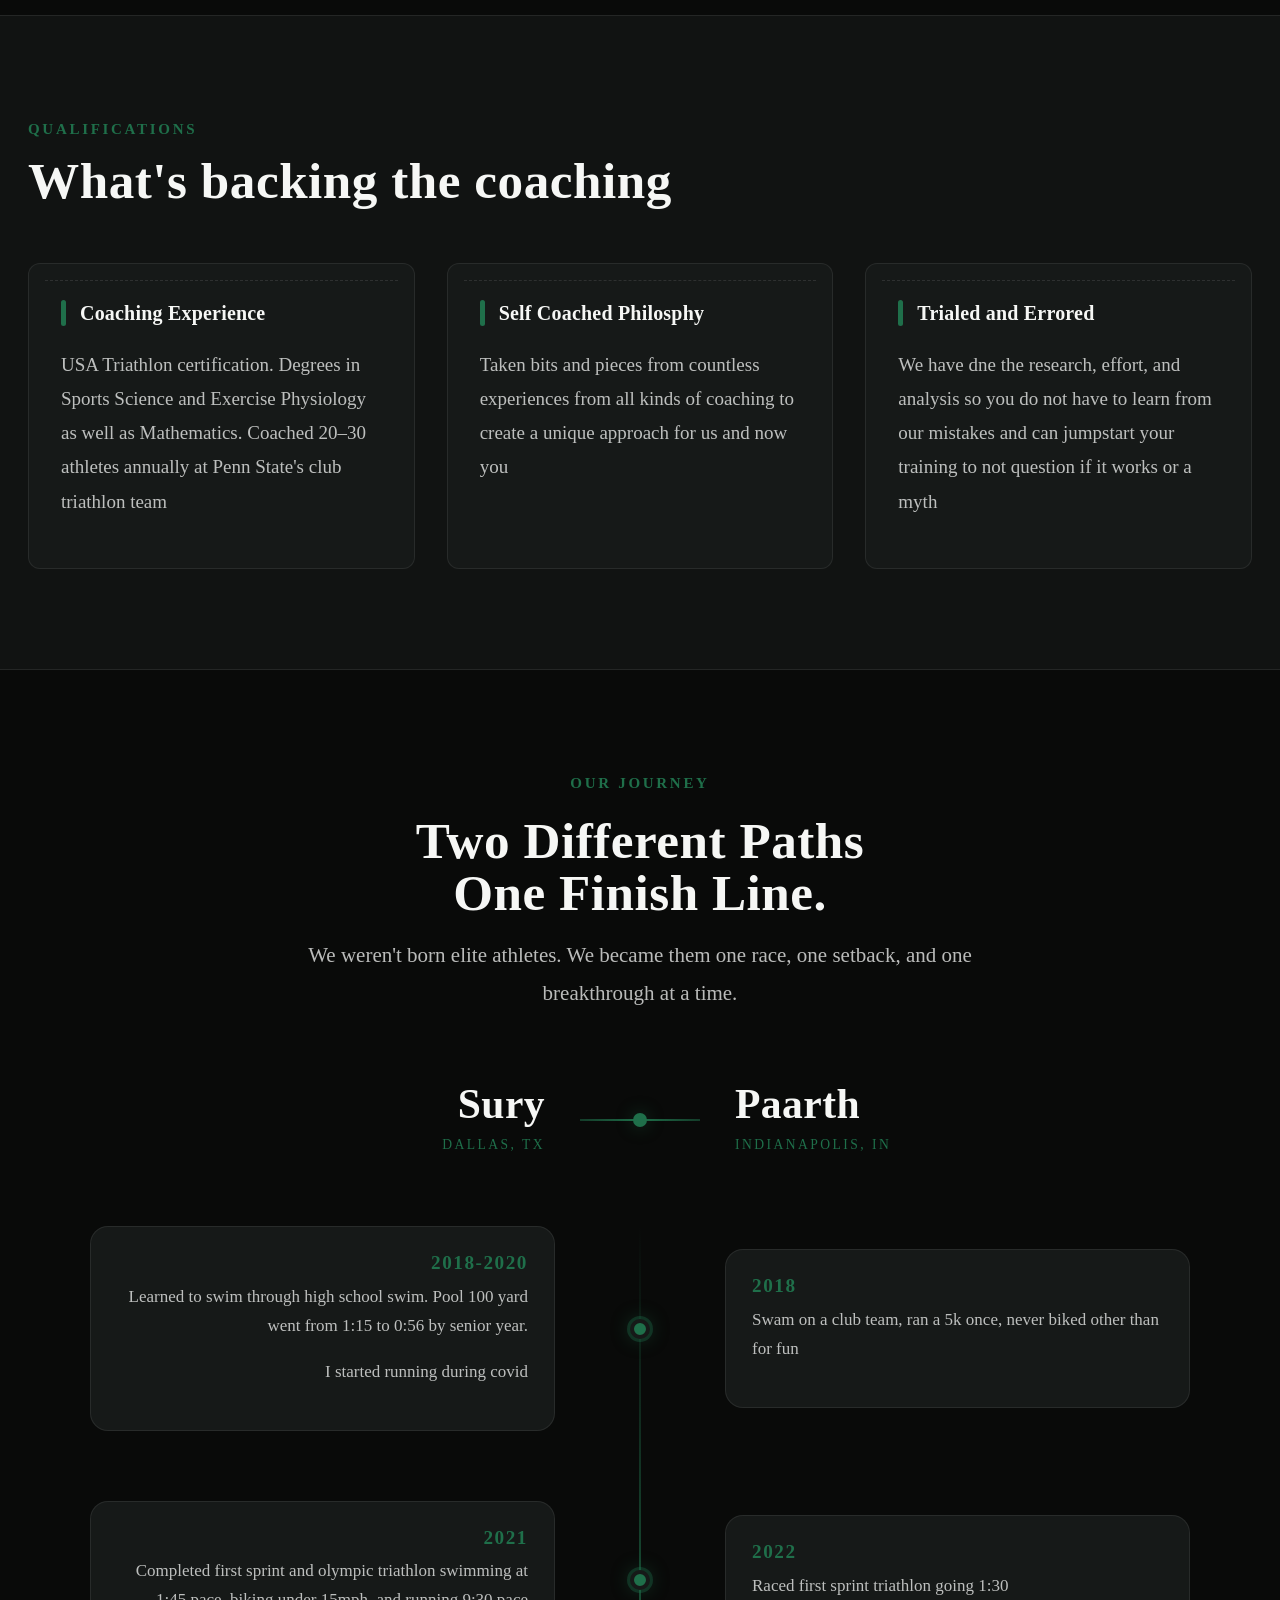
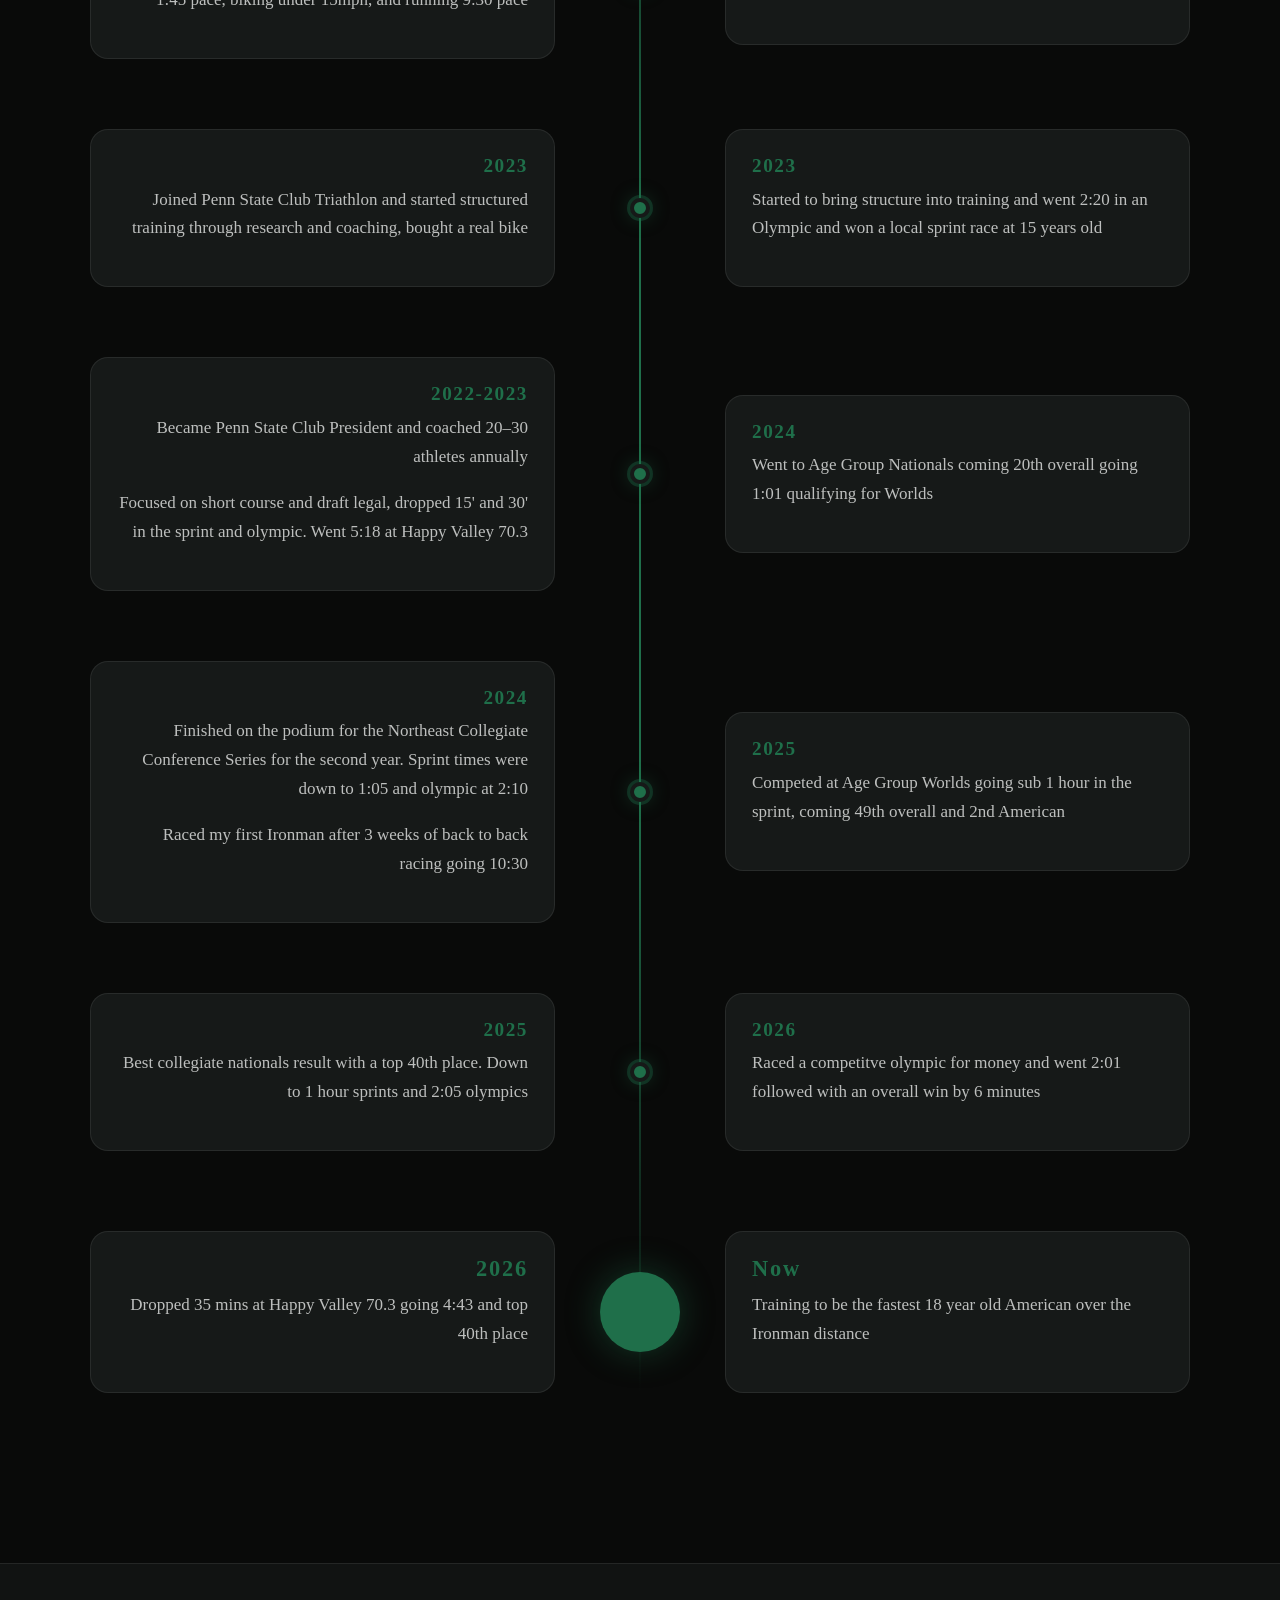
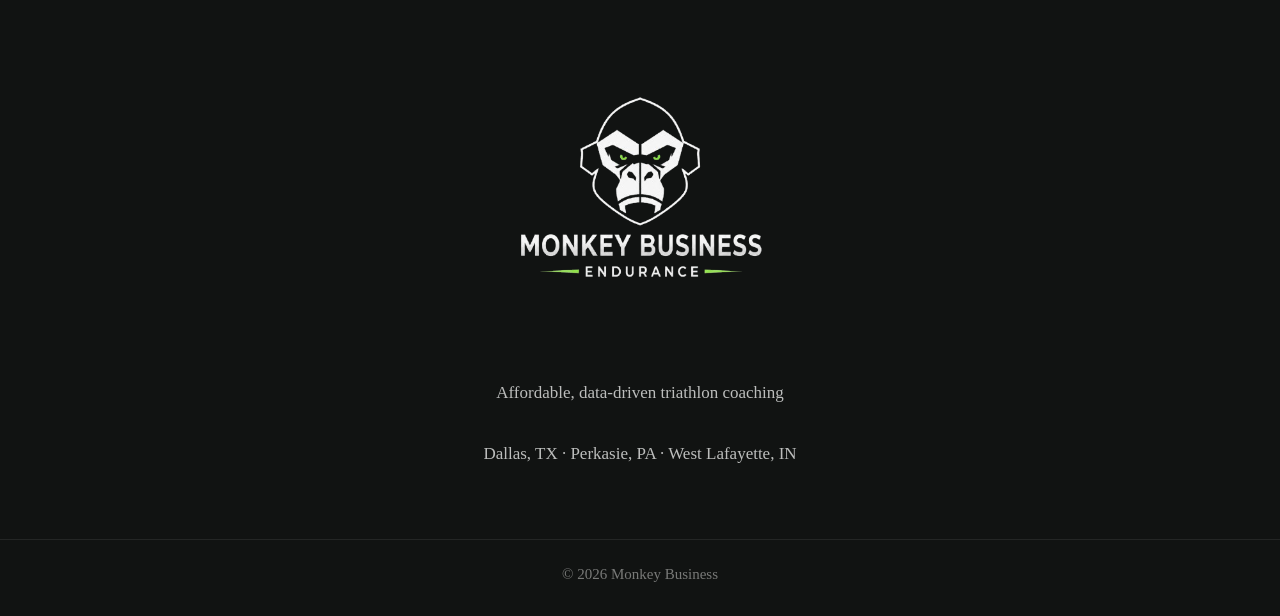
==== commit 3bcd42b2: "changes3" ====
--- a/about.html
+++ b/about.html
@@ -35,6 +35,15 @@
 
   <link rel="stylesheet" href="styles.css">
 </head>
+<!-- Google tag (gtag.js) -->
+<script async src="https://www.googletagmanager.com/gtag/js?id=G-4HKYTXBW5R"></script>
+<script>
+  window.dataLayer = window.dataLayer || [];
+  function gtag(){dataLayer.push(arguments);}
+  gtag('js', new Date());
+
+  gtag('config', 'G-4HKYTXBW5R');
+</script>
 <body>
 
 <nav class="nav">
@@ -48,7 +57,7 @@
       <li><a href="pricing.html">Pricing</a></li>
       <li><a href="races.html">Races &amp; Kit</a></li>
       <li><a href="contact.html">Contact</a></li>
-      <li><a class="btn btn--primary" href="pricing.html#consult">Free consult</a></li>
+      <li><a class="btn btn--primary" href="pricing.html#consult">Free Consultation</a></li>
     </ul>
   </div>
 </nav>
@@ -58,9 +67,9 @@
         <p class="eyebrow">About the coaches</p>
 
         <h1 class="hero__title">
-            Two brothers.<br>
-            One climb.<br>
-            <em>Same coaching.</em>
+            Two brothers<br>
+            One climb<br>
+            <em>Same coaching</em>
         </h1>
 
         <p class="hero__sub">
@@ -144,7 +153,7 @@
   <div class="container">
     <div class="section__head reveal">
       <p class="section__kicker">Qualifications</p>
-      <h2 class="section__title">What's backing the coaching.</h2>
+      <h2 class="section__title">What's backing the coaching</h2>
     </div>
     <div class="grid grid--3 reveal-group">
       <article class="bibcard reveal">
@@ -152,20 +161,20 @@
         <div class="bibcard__dashes" aria-hidden="true"></div>
         <h3 class="bibcard__title" style="font-size:20px;">Coaching Experience</h3>
         <p class="bibcard__body">
-          USA Triathlon certification. Degrees in Sports Science and Exercise Physiology as well as Mathematics. Coached 20–30 athletes annually at Penn State's club triathlon team.</p>
+          USA Triathlon certification. Degrees in Sports Science and Exercise Physiology as well as Mathematics. Coached 20–30 athletes annually at Penn State's club triathlon team</p>
 
       </article>
       <article class="bibcard reveal">
         <div class="bibcard__holes" aria-hidden="true"></div>
         <div class="bibcard__dashes" aria-hidden="true"></div>
         <h3 class="bibcard__title" style="font-size:20px;">Self Coached Philosphy</h3>
-        <p class="bibcard__body">Taken bits and pieces from countless experiences from all kinds of coaching to create a unique approach for us and now you.</p>
+        <p class="bibcard__body">Taken bits and pieces from countless experiences from all kinds of coaching to create a unique approach for us and now you</p>
       </article>
       <article class="bibcard reveal">
         <div class="bibcard__holes" aria-hidden="true"></div>
         <div class="bibcard__dashes" aria-hidden="true"></div>
         <h3 class="bibcard__title" style="font-size:20px;">Trialed and Errored</h3>
-        <p class="bibcard__body">We have dne the research, effort, and analysis so you do not have to learn from our mistakes and can jumpstart your training to not question if it works or a myth.</p>
+        <p class="bibcard__body">We have dne the research, effort, and analysis so you do not have to learn from our mistakes and can jumpstart your training to not question if it works or a myth</p>
       </article>
     </div>
   </div>
@@ -177,7 +186,7 @@
     <p class="section__kicker">OUR JOURNEY</p>
 
     <h2 class="section__title">
-        Two Different Paths.<br>
+        Two Different Paths<br>
         One Finish Line.
     </h2>
 
@@ -203,7 +212,17 @@
 
 </div>
 
-    <div class="timeline reveal">
+<!-- Mobile only (CSS hides on desktop) -->
+<div class="timeline-tabs" role="tablist" aria-label="Coach timeline">
+  <button type="button" class="timeline-tab is-active" role="tab" aria-selected="true" data-tab="sury">
+    Sury
+  </button>
+  <button type="button" class="timeline-tab" role="tab" aria-selected="false" data-tab="paarth">
+    Paarth
+  </button>
+</div>
+
+    <div class="timeline reveal" data-active="sury">
 
       <div class="timeline__row">
         <div class="timeline__left">
@@ -258,7 +277,7 @@
       <div class="timeline__row">
         <div class="timeline__left">
           <h4>2022-2023</h4>
-          <p>Became Penn State Club President and coached 20–30 athletes annually. </p>
+          <p>Became Penn State Club President and coached 20–30 athletes annually </p>
           <p>Focused on short course and draft legal, dropped 15' and 30' in the sprint and olympic. Went 5:18 at Happy Valley 70.3</p>
 
 
@@ -322,7 +341,9 @@
         </div>
 
         <div class="timeline__right">
-          <h4>Training to be the fastest 18 year old American over the Ironman distance</h4>
+          <h4>Now</h4>
+
+          <p>Training to be the fastest 18 year old American over the Ironman distance</p>
         </div>
       </div>
 
--- a/styles.css
+++ b/styles.css
@@ -1,36 +1,6 @@
 /* =========================================================
    Design tokens — dark edition
    ========================================================= */
-   /*
-:root{
-  --bg:        #0B0C0E;
-  --bg-2:      #111318;
-  --bg-3:      #181B22;
-  --surface:   #1A1D24;
-  --surface-2: #22262F;
-  --ink:       #F0F2F5;
-  --ink-2:     rgba(240,242,245,.72);
-  --ink-3:     rgba(240,242,245,.42);
-  --accent:    #E84B26;
-  --accent-2:  #FF6B42;
-  --gold:      #C9A84C;
-  --line:      rgba(255,255,255,.09);
-  --line-2:    rgba(255,255,255,.05);
-  --glow:      rgba(232,75,38,.22);
-  --glow-card: rgba(232,75,38,.10);
-
-  --display: 'Big Shoulders Condensed', sans-serif;
-  --body:    'Inter', system-ui, sans-serif;
-  --mono:    'IBM Plex Mono', ui-monospace, monospace;
-
-  --container: 1140px;
-  --radius: 12px;
-  --radius-sm: 7px;
-
-  --ease-out: cubic-bezier(.22,.68,0,1.1);
-  --ease-smooth: cubic-bezier(.4,0,.2,1);
-}*/
-
 :root{
 
   /* Backgrounds */
@@ -46,10 +16,11 @@
   --ink-2:rgba(246,247,245,.75);
   --ink-3:rgba(246,247,245,.45);
 
-  /* Brand Green */
+  /* Brand Green — single source of truth */
   --accent:#1F6F4A;
-  --accent-hover:#28925F;
+  --accent-hover:#2E9E67;
   --accent-dark:#154D34;
+  --accent-bright:#35C97E; /* links / highlights only */
 
   /* Premium */
   --gold:#C4A45A;
@@ -58,24 +29,59 @@
   --line:rgba(255,255,255,.08);
   --line-2:rgba(255,255,255,.05);
 
-  /* Glow */
-  --glow:rgba(40,146,95,.18);
-  --glow-card:rgba(40,146,95,.10);
-
-  /* Fonts */
-  --display:'Big Shoulders Condensed', sans-serif;
-  --body:'Inter', system-ui, sans-serif;
-  --mono:'IBM Plex Mono', ui-monospace, monospace;
+  /* Glow (brand green, not lime) */
+  --glow:rgba(31,111,74,.22);
+  --glow-card:rgba(31,111,74,.12);
+
+  /* Fonts — Eirene Sans everywhere */
+--display:'Space Grotesk';
+  --body:'Space Grotesk';
+  --mono:'Space Grotesk';
 
   /* Layout */
   --container:1280px;
   --radius:12px;
-  --radius-sm:7px;
+  --radius-sm:10px;
 
   /* Easing */
   --ease-out:cubic-bezier(.22,.68,0,1.1);
   --ease-smooth:cubic-bezier(.4,0,.2,1);
-}
+
+  /* Shared primary button gradient */
+  --btn-grad:linear-gradient(180deg, #2E9E67, #1F6F4A);
+  --btn-grad-hover:linear-gradient(180deg, #35C97E, #257E55);
+}
+
+/* If you self-host Eirene Sans, uncomment and point to your files:
+@font-face{
+  font-family:'Eirene Sans';
+  src:url('fonts/EireneSans-Regular.woff2') format('woff2');
+  font-weight:400;
+  font-style:normal;
+  font-display:swap;
+}
+@font-face{
+  font-family:'Eirene Sans';
+  src:url('fonts/EireneSans-Medium.woff2') format('woff2');
+  font-weight:500;
+  font-style:normal;
+  font-display:swap;
+}
+@font-face{
+  font-family:'Eirene Sans';
+  src:url('fonts/EireneSans-SemiBold.woff2') format('woff2');
+  font-weight:600;
+  font-style:normal;
+  font-display:swap;
+}
+@font-face{
+  font-family:'Eirene Sans';
+  src:url('fonts/EireneSans-Bold.woff2') format('woff2');
+  font-weight:700;
+  font-style:normal;
+  font-display:swap;
+}
+*/
 
 /* =========================================================
    Reset / base
@@ -104,10 +110,18 @@
   object-fit:contain;
 }
 a{ color:inherit; }
-h1,h2,h3,h4{ font-family:var(--display); font-weight:700; line-height:1.02; margin:0; letter-spacing:.01em; }
-p{ font-size:20px;
-    line-height:1.8;
-margin:0 0 1em; }
+h1,h2,h3,h4{
+  font-family:var(--display);
+  font-weight:700;
+  line-height:1.02;
+  margin:0;
+  letter-spacing:.01em;
+}
+p{
+  font-size:20px;
+  line-height:1.8;
+  margin:0 0 1em;
+}
 ul{ margin:0; padding:0; }
 :focus-visible{ outline:2px solid var(--accent); outline-offset:3px; }
 
@@ -127,12 +141,10 @@
 .reveal-left.in-view,
 .reveal-right.in-view{ opacity:1; transform: none; }
 
-/* stagger delays for siblings */
 .reveal-group > *:nth-child(1){ transition-delay:.05s; }
 .reveal-group > *:nth-child(2){ transition-delay:.15s; }
 .reveal-group > *:nth-child(3){ transition-delay:.25s; }
 .reveal-group > *:nth-child(4){ transition-delay:.35s; }
-
 
 .form__field select{
     width:100%;
@@ -167,12 +179,10 @@
     display:flex;
     align-items:center;
     gap:14px;
-
     color:var(--ink);
     text-decoration:none;
     font-size:18px;
     font-weight:500;
-
     transition:all .25s ease;
 }
 
@@ -183,29 +193,43 @@
 }
 
 .social-link:hover{
-    color:var(--accent);
+    color:var(--accent-bright);
     transform:translateX(6px);
 }
 
 .social-link:hover img{
     transform:scale(1.08);
 }
+
 /* =========================================================
    Eyebrow / utility
    ========================================================= */
 .eyebrow{
-  font-family:var(--mono); font-size:20px; letter-spacing:.18em; text-transform:uppercase;
-  color:var(--accent); display:inline-flex; align-items:center; gap:10px; margin-bottom:14px; font-weight:700;
+  font-family:var(--mono);
+  font-size:20px;
+  letter-spacing:.18em;
+  text-transform:uppercase;
+  color:var(--accent);
+  display:inline-flex;
+  align-items:center;
+  gap:10px;
+  margin-bottom:14px;
+  font-weight:700;
 }
 .eyebrow::before{ content:""; width:20px; height:1px; background:var(--accent); display:inline-block; }
 
 .muted{ color:var(--ink-3); }
 .center{ text-align:center; }
 
-.grid{ display:grid; gap:24px; }
+.grid{ display:grid; gap:28px; }
 .grid--2{ grid-template-columns:repeat(2,1fr); }
-.grid--3{ grid-template-columns:repeat(3,1fr); }
-@media (max-width:860px){ .grid--2,.grid--3{ grid-template-columns:1fr; } }
+.grid--3{
+  grid-template-columns:repeat(3, minmax(0, 1fr));
+  gap:32px;
+}
+@media (max-width:960px){
+  .grid--2, .grid--3{ grid-template-columns:1fr; gap:24px; }
+}
 
 /* =========================================================
    Nav
@@ -225,22 +249,29 @@
   display:flex; align-items:center; justify-content:space-between;
   padding:20px 28px; max-width:var(--container); margin:0 auto;
 }
-.nav__logo{ display:flex;
-    align-items:center;
-    flex-shrink:0; font-family:var(--display); font-size:24px; font-weight:800; text-decoration:none; letter-spacing:.02em; }
+.nav__logo{
+  display:flex;
+  align-items:center;
+  flex-shrink:0;
+  font-family:var(--display);
+  font-size:24px;
+  font-weight:800;
+  text-decoration:none;
+  letter-spacing:.02em;
+}
 .nav__logo span{ color:var(--accent); }
 .nav__links{ display:flex; font-size:20px; gap:30px; list-style:none; align-items:center; }
 .nav__links a{
   text-decoration:none; font-size:20px; font-weight:500; color:var(--ink-2);
   padding:5px 0; position:relative; transition:color .2s;
+  font-family:var(--body);
 }
 .nav__logo img{
     display:block;
-    height:67px;      /* change this to make logo bigger/smaller */
+    height:67px;
     width:auto;
     transition:transform .25s ease, opacity .25s ease;
 }
-
 .nav__logo:hover img{
     transform:scale(1.03);
     opacity:.95;
@@ -249,12 +280,8 @@
   content:""; position:absolute; bottom:-2px; left:0; right:0; height:1px;
   background:var(--accent); transform:scaleX(0); transform-origin:left;
   transition:transform .25s var(--ease-smooth);
-  
-
-}
-a:hover{
-    color:#35C97E;
-}
+}
+a:hover{ color:var(--accent-bright); }
 .nav__links a:hover, .nav__links a[aria-current="page"]{ color:var(--ink); }
 .nav__links a:hover::after, .nav__links a[aria-current="page"]::after{ transform:scaleX(1); }
 .nav__toggle{
@@ -263,79 +290,70 @@
   border:1px solid var(--line);
   border-radius:var(--radius-sm);
   padding:10px 14px;
-  font-family:var(--mono);
+  font-family:var(--body);
   font-size:14px;
+  font-weight:600;
+  letter-spacing:.06em;
+  text-transform:uppercase;
   cursor:pointer;
   color:var(--ink);
   align-items:center;
   justify-content:center;
-  z-index:110;
-}
-
-/* =========================================================
-   Buttons
+  z-index:1101;
+}
+
+/* =========================================================
+   Buttons — standardized green primary
    ========================================================= */
 .btn{
-  font-family:var(--mono); font-size:19px; letter-spacing:.04em; text-decoration:none; font-weight:600;
-  display:inline-flex; align-items:center; gap:8px; padding:16px 36px;
-  border-radius:var(--radius-sm); border:1px solid transparent;
-  cursor:pointer; transition:transform .18s var(--ease-smooth), background .2s, box-shadow .2s, border-color .2s;
+  font-family:var(--body);
+  font-size:16px;
+  letter-spacing:.04em;
+  text-decoration:none;
+  font-weight:700;
+  display:inline-flex;
+  align-items:center;
+  justify-content:center;
+  gap:8px;
+  padding:16px 28px;
+  border-radius:var(--radius-sm);
+  border:1px solid transparent;
+  cursor:pointer;
+  transition:transform .18s var(--ease-smooth), background .2s, box-shadow .2s, border-color .2s, color .2s;
   white-space:nowrap;
+  line-height:1.2;
 }
 .btn:hover{ transform:translateY(-2px); }
-/*
+.btn:active{ transform:translateY(0); }
+
 .btn--primary{
-  background:var(--accent); color:#fff; border-color:var(--accent);
-  box-shadow:0 0 0 rgba(107,255,61,0);
-}
-*/
-
-    .btn--primary{
-
-        background:linear-gradient(
-        180deg,
-        #2E9E67,
-        #1F6F4A
-    );
-
-    color:#fff;
-
-    padding:12px 8px !important;
-
-    border:2px solid rgba(255,255,255,.10);
-
-    border-radius:14px;
-
-    font-size:17px;
-    font-weight:700;
-
-    box-shadow:
-        0 12px 30px rgba(0,0,0,.30),
-        inset 0 1px rgba(255,255,255,.10);
-
-    transition:all .25s ease;
-    }
+  background:var(--btn-grad);
+  color:#fff !important;
+  border:1px solid rgba(255,255,255,.10);
+  padding:6px 10px !important;
+  box-shadow:
+    0 12px 30px rgba(0,0,0,.30),
+    inset 0 1px rgba(255,255,255,.10);
+}
 .btn--primary:hover{
-
-    background:linear-gradient(
-        180deg,
-        #31A66C,
-        #257E55
-    );
-
-    transform:translateY(-2px);
-
-    box-shadow:
-        0 14px 30px rgba(0,0,0,.4);
-}
-/*
-.btn--primary:hover{
-  background:var(--accent-hover); border-color:var(--accent-hover);
-  box-shadow:0 8px 32px -8px var(--glow);
-}
-*/
-.btn--ghost{ background:transparent; border-color:var(--line); color:var(--ink-2); }
-.btn--ghost:hover{ border-color:rgba(255,255,255,.35); color:var(--ink); }
+  background:var(--btn-grad-hover);
+  color:#fff !important;
+  box-shadow:0 14px 30px rgba(0,0,0,.4);
+}
+.btn--primary:focus-visible{
+  outline:2px solid var(--accent-bright);
+  outline-offset:3px;
+}
+
+.btn--ghost{
+  background:transparent;
+  border-color:var(--line);
+  color:var(--ink-2);
+}
+.btn--ghost:hover{
+  border-color:rgba(255,255,255,.35);
+  color:var(--ink);
+}
 
 /* =========================================================
    Hero
@@ -344,39 +362,19 @@
   min-height:100vh; display:flex; align-items:center;
   background:var(--bg); position:relative; overflow:hidden; padding:140px 0 100px;
 }
-/* animated grid lines */
 .hero::before{
   content:"";
   position:absolute; inset:0;
-  background-image:
-    linear-gradient(var(--line-2) 1px, transparent 1px),
-    linear-gradient(90deg, var(--line-2) 1px, transparent 1px);
-  background-size:64px 64px;
-  animation:gridDrift 24s linear infinite;
+  background:
+      radial-gradient(circle at 80% 25%, rgba(31,111,74,.08), transparent 42%),
+      linear-gradient(rgba(0,0,0,.12), rgba(0,0,0,.30));
   pointer-events:none;
-  
-    background:
-        radial-gradient(
-            circle at 80% 25%,
-            rgba(40,146,95,.08),
-            transparent 42%
-        ),
-        linear-gradient(
-            rgba(0,0,0,.12),
-            rgba(0,0,0,.30)
-        );
-
-}
-/* accent glow orb */
+}
 .hero::after{
   content:""; position:absolute; right:-10%; top:10%;
   width:600px; height:600px; border-radius:50%;
-  background:radial-gradient(circle, rgba(107,255,61,.14) 0%, transparent 70%);
+  background:radial-gradient(circle, rgba(31,111,74,.16) 0%, transparent 70%);
   pointer-events:none; animation:pulse 8s ease-in-out infinite;
-}
-@keyframes gridDrift{
-  from{ background-position:0 0, 0 0; }
-  to  { background-position:0 64px, 64px 0; }
 }
 @keyframes pulse{
   0%,100%{ transform:scale(1); opacity:.8; }
@@ -413,8 +411,9 @@
 }
 .social-link__strava{
     width:56px !important;
-    height: 56px !important;
-}
+    height:56px !important;
+}
+
 /* =========================================================
    Sections
    ========================================================= */
@@ -424,30 +423,29 @@
 .section__head{ max-width:680px; margin-bottom:56px; }
 .section__kicker{ font-family:var(--mono); font-size:15px; text-transform:uppercase; letter-spacing:.18em; color:var(--accent); margin-bottom:12px; font-weight:700; }
 .section__title{ font-size:clamp(38px,4vw,60px); margin-bottom:22px; color:var(--ink); }
-.section__lede{ font-size:21px; color:var(--ink-2); line-height:1.8;  max-width:850px;}
-
-/* =========================================================
-   Bib card — signature component — dark edition
+.section__lede{ font-size:21px; color:var(--ink-2); line-height:1.8; max-width:850px; }
+
+/* =========================================================
+   Bib card
    ========================================================= */
 .bibcard{
   position:relative; background:var(--surface); border:1px solid var(--line);
   border-radius:var(--radius); padding:36px 32px 30px;
   transition:transform .28s var(--ease-out), box-shadow .28s var(--ease-smooth), border-color .28s;
   cursor:default; overflow:hidden;
-}
-/* glow layer */
+  width:100%;
+  min-width:0;
+}
 .bibcard::before{
   content:""; position:absolute; inset:0; border-radius:var(--radius);
   background:radial-gradient(ellipse at 60% 0%, var(--glow-card), transparent 70%);
   opacity:0; transition:opacity .35s var(--ease-smooth); pointer-events:none;
 }
-/* perforated dashed edge */
 .bibcard__dashes{
   position:absolute; top:16px; left:16px; right:16px; height:0;
   border-top:1px dashed rgba(255,255,255,.1);
   pointer-events:none;
 }
-/* pin holes */
 .bibcard__holes{
   position:absolute; top:11px; left:0; right:0; height:10px; pointer-events:none;
   background:
@@ -455,33 +453,32 @@
     radial-gradient(circle 4px, var(--bg) 99%, transparent 100%) right 16px / 8px 8px no-repeat;
 }
 .card:hover{
-
-    border-color:rgba(40,146,95,.4);
-
+    border-color:rgba(31,111,74,.4);
     box-shadow:
         0 18px 45px rgba(0,0,0,.35),
-        0 0 0 1px rgba(40,146,95,.15);
+        0 0 0 1px rgba(31,111,74,.15);
 }
 .bibcard:hover{
   transform:translateY(-6px);
-  box-shadow:0 20px 60px -20px rgba(0,0,0,.7), 0 0 0 1px rgba(107,255,61,.25);
-  border-color:rgba(107,255,61,.3);
-}
-.bibcard:hover::before{ opacity:1;  content:"";
-    position:absolute;
-    left:0;
-    top:50%;
-    transform:translateY(-50%);
-
-    width:4px;
-    height:22px;
-
-    background:var(--accent);
-    border-radius:4px;}
+  box-shadow:0 20px 60px -20px rgba(0,0,0,.7), 0 0 0 1px rgba(31,111,74,.25);
+  border-color:rgba(31,111,74,.35);
+}
+.bibcard:hover::before{
+  opacity:1;
+  content:"";
+  position:absolute;
+  left:0;
+  top:50%;
+  transform:translateY(-50%);
+  width:4px;
+  height:22px;
+  background:var(--accent);
+  border-radius:4px;
+}
 .bibcard__num{
   position:absolute; top:20px; right:20px;
   font-family:var(--mono); font-size:11px; color:var(--accent);
-  background:rgba(107,255,611,.1); border:1px solid rgba(107,255,61,.25);
+  background:rgba(31,111,74,.12); border:1px solid rgba(31,111,74,.28);
   border-radius:4px; padding:3px 8px; transform:rotate(2deg);
   transition:transform .28s var(--ease-out);
 }
@@ -491,28 +488,20 @@
     display:flex;
     align-items:center;
     gap:14px;
-
     margin-bottom:22px;
-
     font-size:2.0rem;
     font-weight:700;
     color:var(--ink);
 }
-
 .bibcard__title::before{
     content:"";
-
     width:5px;
     height:26px;
-
     border-radius:999px;
     background:var(--accent);
-
     flex-shrink:0;
 }
-
-
-.bibcard__body{ color:var(--ink-2); font-size:17px; }
+.bibcard__body{ color:var(--ink-2); font-size:19px; }
 .bibcard ul{ margin-top:12px; }
 .bibcard li{
   list-style:none; padding-left:20px; position:relative;
@@ -520,17 +509,14 @@
   transition:color .2s;
 }
 .bibcard:hover li{ color:var(--ink); }
-
-
-.bibcard__stats{ 
+.bibcard__stats{
  display:grid;
     grid-template-columns:repeat(3,1fr);
     gap:34px 18px;
-
     margin-top:36px;
     padding-top:28px;
-
-    border-top:1px solid var(--line);}
+    border-top:1px solid var(--line);
+}
 .bibcard__stats > div{
     display:flex;
     flex-direction:column;
@@ -538,15 +524,21 @@
     justify-content:flex-start;
     text-align:center;
 }
-.bibcard__stat-val{ font-family:var(--mono);  font-weight:700; display:block; color:var(--ink); line-height:1.1;    font-size:clamp(1.2rem,1.6vw,1.8rem);
- }
-.bibcard__stat-label{ font-size:13px; text-transform:uppercase;  color:var(--ink-3); 
-margin-top:10px;
-
-    letter-spacing:.12em;
-
-
-    line-height:1.4;
+.bibcard__stat-val{
+  font-family:var(--mono);
+  font-weight:700;
+  display:block;
+  color:var(--ink);
+  line-height:1.1;
+  font-size:clamp(1.2rem,1.6vw,1.8rem);
+}
+.bibcard__stat-label{
+  font-size:13px;
+  text-transform:uppercase;
+  color:var(--ink-3);
+  margin-top:10px;
+  letter-spacing:.12em;
+  line-height:1.4;
 }
 .card p,
 .bibcard p{
@@ -556,17 +548,15 @@
 .bibcard li::before{
     content:"";
     position:absolute;
-
     left:0;
     top:0.75em;
     transform:translateY(-50%);
-
     width:10px;
     height:2px;
-
     background:var(--accent);
     border-radius:999px;
 }
+
 /* =========================================================
    Stat strip
    ========================================================= */
@@ -574,11 +564,10 @@
 .stat__val{ font-family:var(--mono); font-size:36px; font-weight:600; display:block; color:var(--accent); }
 .stat__label{ font-size:17.5px; color:var(--ink-3); letter-spacing:.02em; }
 .stat__divider{ width:28px; height:1px; background:var(--accent); opacity:.4; margin-top:2px; }
-.stat-number{
-    color:#35C97E;
-}
-/* =========================================================
-   Race rows — numbered calendar (legit sequence)
+.stat-number{ color:var(--accent-bright); }
+
+/* =========================================================
+   Race rows
    ========================================================= */
 .race-row{
   display:grid; grid-template-columns:64px 1fr auto; gap:20px; align-items:center;
@@ -599,23 +588,18 @@
 @media (max-width:600px){
   .race-row{ grid-template-columns:40px 1fr; }
   .race-row__dist{ grid-column:2; justify-self:start; }
-   .bibcard__stats{
-        grid-template-columns:repeat(2,1fr);
-    }
-  
+  .bibcard__stats{ grid-template-columns:repeat(2,1fr); }
 }
 
 /* =========================================================
    Kit panel
    ========================================================= */
-
 .kitpanel{
     display:grid;
     grid-template-columns:1.15fr 1fr;
     gap:60px;
     align-items:center;
 }
-
 .kitpanel__art{
     display:flex;
     flex-direction:row;
@@ -623,7 +607,6 @@
     align-items:center;
     gap:30px;
 }
-
 .kitpanel__img{
     width:48%;
     max-width:400px;
@@ -632,13 +615,9 @@
     display:block;
     transition:transform .3s ease;
 }
-.kitpanel__img--front{
-    transform:scale(1.15);
-}
-
-.kitpanel__img:hover{
-    transform:scale(1.03);
-}
+.kitpanel__img--front{ transform:scale(1.15); }
+.kitpanel__img:hover{ transform:scale(1.03); }
+
 /* =========================================================
    Forms
    ========================================================= */
@@ -646,32 +625,27 @@
 .form__row{ display:grid; gap:18px; grid-template-columns:1fr 1fr; margin-bottom:18px; }
 .form__row--single{ grid-template-columns:1fr; }
 @media (max-width:600px){ .form__row{ grid-template-columns:1fr; } }
-.form__field{ display:flex; flex-direction:column; gap:7px; appearance:none;
-    cursor:pointer;}
+.form__field{ display:flex; flex-direction:column; gap:7px; appearance:none; cursor:pointer; }
 .form__field label{ font-family:var(--mono); font-size:14px; text-transform:uppercase; letter-spacing:.08em; color:var(--ink-3); }
 .form__field input, .form__field select, .form__field textarea{
-  font-family:var(--body); font-size:17px; 
-  border:1px solid var(--line); 
+  font-family:var(--body); font-size:17px;
+  border:1px solid var(--line);
   background:var(--bg-2); color:var(--ink); transition:border-color .2s, box-shadow .2s;
-
-   width:100%;
-    padding:18px 20px;
-
-    min-height:58px;
-
-    border-radius:10px;
-
-  }
+  width:100%;
+  padding:18px 20px;
+  min-height:58px;
+  border-radius:10px;
+}
 .form__field input::placeholder, .form__field textarea::placeholder{ color:var(--ink-3); }
 .form__field input:focus, .form__field select:focus, .form__field textarea:focus{
-  outline:none; border-color:var(--accent); box-shadow:0 0 0 3px rgba(107,255,61,.12);
+  outline:none; border-color:var(--accent); box-shadow:0 0 0 3px rgba(31,111,74,.15);
 }
 .form__field select option{ background:var(--surface); }
 .form__note{ font-size:13px; color:var(--ink-3); margin-top:14px; line-height:1.5; }
 .form__status{ font-family:var(--mono); font-size:14px; margin-top:14px; display:none; }
 .form__status.is-visible{ display:block; }
-.form__status.is-ok{ color:#4ade80; }
-.form__status.is-err{ color:var(--accent); }
+.form__status.is-ok{ color:var(--accent-bright); }
+.form__status.is-err{ color:#e85d5d; }
 
 /* =========================================================
    FAQ
@@ -693,7 +667,7 @@
 .faq__item p{ margin:0 0 22px; color:var(--ink-2); }
 
 /* =========================================================
-   Highlight box (dark navy variant)
+   Highlight box
    ========================================================= */
 .highlight-box{
   background:var(--bg-3); border:1px solid var(--line);
@@ -702,28 +676,19 @@
 }
 .highlight-box::before{
   content:""; position:absolute; inset:0;
-  background:radial-gradient(ellipse at 0% 100%, rgba(107,255,61,.08), transparent 60%);
+  background:radial-gradient(ellipse at 0% 100%, rgba(31,111,74,.10), transparent 60%);
   pointer-events:none;
 }
 
 /* =========================================================
    Footer
    ========================================================= */
-/* ===========================
-   Footer
-=========================== */
-
 .footer{
     border-top:1px solid var(--line);
     background:var(--bg-2);
     padding:70px 0 28px;
 }
-
-.footer__inner{
-    display:flex;
-    justify-content:center;
-}
-
+.footer__inner{ display:flex; justify-content:center; }
 .footer__left{
     display:flex;
     flex-direction:column;
@@ -731,30 +696,20 @@
     text-align:center;
     max-width:700px;
 }
-
-.footer__brand-logo{
-    display:block;
-    margin-bottom:24px;
-}
-
+.footer__brand-logo{ display:block; margin-bottom:24px; }
 .footer__brand-logo img{
     width:320px;
     max-width:100%;
     height:auto;
     transition:.3s ease;
 }
-
-.footer__brand-logo:hover img{
-    transform:translateY(-3px);
-}
-
+.footer__brand-logo:hover img{ transform:translateY(-3px); }
 .footer__lede{
     margin:0 0 28px;
     color:var(--ink-2);
     font-size:17px;
     line-height:1.8;
 }
-
 .footer__links--stack{
     list-style:none;
     display:flex;
@@ -764,19 +719,16 @@
     padding:0;
     margin:0;
 }
-
 .footer__links--stack a{
     color:var(--ink-2);
     font-size:17px;
     text-decoration:none;
     transition:.25s ease;
 }
-
 .footer__links--stack a:hover{
     color:var(--accent);
     transform:translateX(4px);
 }
-
 .footer__fine{
     margin-top:42px;
     padding-top:22px;
@@ -785,13 +737,10 @@
     color:var(--ink-3);
     font-size:15px;
 }
-/* =========================================================
-   Luxury background images per page
-   ========================================================= */
-/* =========================================================
-   HERO
-   ========================================================= */
-
+
+/* =========================================================
+   HERO (page layout)
+   ========================================================= */
 .hero{
     position:relative;
     display:flex;
@@ -799,30 +748,18 @@
     min-height:70vh;
     padding:140px 0 100px;
     overflow:hidden;
-
     background-color:var(--bg);
     background-size:cover;
     background-position:center;
     background-repeat:no-repeat;
-
-}
-
-/* Dark overlay */
+}
 .hero::before{
     content:"";
     position:absolute;
     inset:0;
-
-    background:
-        linear-gradient(
-            rgba(0,0,0,.15),
-            rgba(0,0,0,.28)
-        );
-
+    background:linear-gradient(rgba(0,0,0,.15), rgba(0,0,0,.28));
     z-index:1;
 }
-
-/* Fade into next section */
 .hero::after{
     content:"";
     position:absolute;
@@ -831,23 +768,10 @@
     width:600px;
     height:600px;
     border-radius:50%;
-    background:radial-gradient(circle, rgba(107,255,61,.14) 0%, transparent 70%);
+    background:radial-gradient(circle, rgba(31,111,74,.16) 0%, transparent 70%);
     pointer-events:none;
     animation:pulse 8s ease-in-out infinite;
 }
-
-@keyframes pulse{
-    0%,100%{
-        transform:scale(1);
-        opacity:.8;
-    }
-    50%{
-        transform:scale(1.15);
-        opacity:1;
-    }
-}
-
-/* Keep text above overlays — desktop only shifts text right */
 .hero .container{
     position:relative;
     z-index:3;
@@ -857,82 +781,46 @@
     max-width:1400px;
 }
 @media (min-width:901px){
-  .hero .container{
-    padding-left:42%;
-  }
-}
-
+  .hero .container{ padding-left:42%; }
+}
 .hero__title{
     font-size:clamp(50px,6vw,80px);
     line-height:.95;
     color:var(--ink);
     max-width:850px;
-
-    text-shadow:
-        0 8px 35px rgba(0,0,0,.45);
-
+    text-shadow:0 8px 35px rgba(0,0,0,.45);
     animation:heroRise .8s var(--ease-out) both;
 }
-
 .hero__title em{
     color:var(--accent);
     font-style:normal;
     text-align:left;
     max-width:700px;
 }
-
 .hero__sub{
     max-width:720px;
     margin-top:22px;
-
     font-size:21.5px;
     line-height:1.75;
-
     color:var(--ink-2);
-
-
-    text-shadow:
-        0 4px 20px rgba(0,0,0,.4);
-
+    text-shadow:0 4px 20px rgba(0,0,0,.4);
     animation:heroRise .8s .15s var(--ease-out) both;
 }
-
 .hero__actions{
     display:flex;
     gap:14px;
     flex-wrap:wrap;
     margin-top:34px;
-
     animation:heroRise .8s .3s var(--ease-out) both;
 }
-
 @keyframes heroRise{
-    from{
-        opacity:0;
-        transform:translateY(28px);
-    }
-    to{
-        opacity:1;
-        transform:none;
-    }
-}
-
-@keyframes bgDrift{
-    0%{
-        background-position:center center;
-    }
-    50%{
-        background-position:center 46%;
-    }
-    100%{
-        background-position:center center;
-    }
+    from{ opacity:0; transform:translateY(28px); }
+    to{ opacity:1; transform:none; }
 }
 
 /* =========================================================
    PAGE HERO IMAGES
    ========================================================= */
-
 .hero--home{
     background-size:cover;
     background-position:center 25%;
@@ -945,7 +833,6 @@
             var(--bg) 100%
         ),url("images/swimac.png");
 }
-
 .hero--coaches{
     background-size:cover;
     background-position:center center;
@@ -960,7 +847,6 @@
         ),
         url("images/win.png");
 }
-
 .hero--pricing{
     background-size:cover;
     background-position:center center;
@@ -975,7 +861,6 @@
         ),
         url("images/suryRace.png");
 }
-
 .hero--races{
     background-size:cover;
     background-position:center center;
@@ -990,7 +875,6 @@
         ),
         url("images/race.png");
 }
-
 .hero--contact{
     background-size:cover;
     background-position:center 25%;
@@ -1007,52 +891,32 @@
 }
 
 /* ==========================================================
-   Shared Founder Timeline
+   Timeline
    ========================================================== */
-
 .timeline{
     position:relative;
     max-width:1100px;
     margin:70px auto 0;
 }
-
 .timeline::before{
     content:"";
     position:absolute;
     left:50%;
     top:0;
     bottom:0;
-
     width:2px;
-    background:linear-gradient(
-        to bottom,
-        transparent,
-        var(--accent),
-        var(--accent),
-        transparent
-    );
-
+    background:linear-gradient(to bottom, transparent, var(--accent), var(--accent), transparent);
     transform:translateX(-50%);
 }
-
 .timeline__row{
     display:grid;
     grid-template-columns:1fr 90px 1fr;
     gap:40px;
-
-    align-items:center;
-
+    align-items:center;
     margin-bottom:70px;
 }
-
-.timeline__left{
-    text-align:right;
-}
-
-.timeline__right{
-    text-align:left;
-}
-
+.timeline__left{ text-align:right; }
+.timeline__right{ text-align:left; }
 .timeline__left h4,
 .timeline__right h4{
     color:var(--accent);
@@ -1061,213 +925,113 @@
     font-family:var(--mono);
     letter-spacing:.08em;
 }
-
 .timeline__left p,
 .timeline__right p{
     color:var(--ink-2);
     font-size:17px;
     line-height:1.7;
 }
-
 .timeline__center{
     display:flex;
     justify-content:center;
     position:relative;
 }
-
 .timeline__dot{
     width:20px;
     height:20px;
-
     border-radius:50%;
-
     background:var(--accent);
-
     border:4px solid var(--surface);
-
     box-shadow:
-        0 0 0 3px rgba(40,146,95,.35),
-        0 0 20px rgba(40,146,95,.45);
-
+        0 0 0 3px rgba(31,111,74,.35),
+        0 0 20px rgba(31,111,74,.45);
     z-index:2;
 }
-
 .timeline__row:hover .timeline__dot{
     transform:scale(1.2);
     transition:.25s;
 }
-
 .timeline__left,
 .timeline__right{
     background:var(--surface);
-
     border:1px solid var(--line);
-
     border-radius:18px;
-
     padding:26px;
-
     transition:.3s;
 }
-
 .timeline__row:hover .timeline__left,
 .timeline__row:hover .timeline__right{
-
     transform:translateY(-4px);
-
-    border-color:rgba(40,146,95,.45);
-
-    box-shadow:
-        0 16px 40px rgba(0,0,0,.35);
-}
-
+    border-color:rgba(31,111,74,.45);
+    box-shadow:0 16px 40px rgba(0,0,0,.35);
+}
 .timeline__finish{
-
     width:80px;
     height:80px;
-
     border-radius:50%;
-
     display:flex;
     align-items:center;
     justify-content:center;
-
     font-size:36px;
-
     background:var(--accent);
-
     color:#fff;
-
-    box-shadow:
-        0 0 35px rgba(40,146,95,.45);
-
+    box-shadow:0 0 35px rgba(31,111,74,.45);
     z-index:3;
 }
-
-.timeline__row--finish{
-
-    margin-top:80px;
-}
-
-.timeline__row--finish h4{
-
-    font-size:1.4rem;
-}
-
-/* timeline mobile rules live in the consolidated ≤900px block at the end */
-
-/* ===========================
-   Timeline Header
-=========================== */
+.timeline__row--finish{ margin-top:80px; }
+.timeline__row--finish h4{ font-size:1.4rem; }
 
 .timeline-head{
     max-width:900px;
     margin:0 auto 70px;
     text-align:center;
 }
-
-.timeline-head .section__title{
-    max-width:none;
-    margin:18px auto;
-}
-
-.timeline-head .section__lede{
-    max-width:700px;
-    margin:0 auto;
-}
-
+.timeline-head .section__title{ max-width:none; margin:18px auto; }
+.timeline-head .section__lede{ max-width:700px; margin:0 auto; }
 .timeline__header{
-
     display:grid;
     grid-template-columns:1fr 120px 1fr;
-
-    align-items:center;
-
+    align-items:center;
     max-width:1100px;
-
     margin:0 auto 60px;
 }
-
-.timeline__person{
-    display:flex;
-    flex-direction:column;
-}
-
-.timeline__person--left{
-    align-items:flex-end;
-    padding-right:35px;
-}
-
-.timeline__person--right{
-    align-items:flex-start;
-    padding-left:35px;
-}
-
-.timeline__person h3{
-
-    margin:0;
-
-    font-size:2.6rem;
-    font-weight:700;
-}
-
+.timeline__person{ display:flex; flex-direction:column; }
+.timeline__person--left{ align-items:flex-end; padding-right:35px; }
+.timeline__person--right{ align-items:flex-start; padding-left:35px; }
+.timeline__person h3{ margin:0; font-size:2.6rem; font-weight:700; }
 .timeline__person span{
-
     margin-top:8px;
-
     color:var(--accent);
-
     font-size:.85rem;
-
     font-family:var(--mono);
-
     letter-spacing:.18em;
-
     text-transform:uppercase;
 }
-
 .timeline__header-line{
-
     position:relative;
-
     height:2px;
-
-    background:linear-gradient(
-        to right,
-        rgba(40,146,95,.5),
-        var(--accent),
-        rgba(40,146,95,.5)
-    );
-}
-
+    background:linear-gradient(to right, rgba(31,111,74,.5), var(--accent), rgba(31,111,74,.5));
+}
 .timeline__header-line::after{
-
     content:"";
-
     position:absolute;
-
     left:50%;
     top:50%;
-
     width:14px;
     height:14px;
-
     transform:translate(-50%,-50%);
-
     border-radius:50%;
-
     background:var(--accent);
-
-    box-shadow:0 0 18px rgba(40,146,95,.45);
-}
+    box-shadow:0 0 18px rgba(31,111,74,.45);
+}
+
+.timeline-tabs{ display:none; }
 
 /* =========================================================
    MOBILE — consolidated (≤900px)
-   Image scaling + nav + layout
    ========================================================= */
 @media (max-width: 900px){
 
-  /* ---- Nav / hamburger ---- */
   .nav{
     position:fixed !important;
     top:0; left:0; right:0;
@@ -1277,7 +1041,6 @@
     backdrop-filter:blur(14px);
     border-bottom:1px solid var(--line);
   }
-
   .nav__inner{
     position:relative;
     z-index:1102;
@@ -1287,61 +1050,39 @@
     align-items:center;
     justify-content:space-between;
   }
-
   .nav__logo img{
     height:40px;
     width:auto;
     max-width:150px;
     object-fit:contain;
   }
-
-  .nav__toggle{
-    display:inline-flex !important;
-  }
-
-  /* Full-viewport overlay menu */
+  .nav__toggle{ display:inline-flex !important; }
+
   .nav__links{
     position:fixed !important;
-    top:0 !important;
-    left:0 !important;
-    right:0 !important;
-    bottom:0 !important;
+    top:0 !important; left:0 !important; right:0 !important; bottom:0 !important;
     width:100% !important;
     height:100dvh !important;
     min-height:100vh !important;
     margin:0 !important;
-
     display:none;
     flex-direction:column;
     align-items:center;
     justify-content:center;
     gap:8px;
-
     padding:88px 28px 48px !important;
     box-sizing:border-box;
-
     background:rgba(8,10,9,.98) !important;
     backdrop-filter:blur(20px);
     -webkit-backdrop-filter:blur(20px);
     border:none !important;
-
     overflow-y:auto;
     -webkit-overflow-scrolling:touch;
     z-index:1100 !important;
   }
-
   .nav__links.open,
-  .nav__links.is-open{
-    display:flex !important;
-  }
-
-  .nav__links li{
-    width:100%;
-    list-style:none;
-    margin:0;
-    padding:0;
-  }
-
+  .nav__links.is-open{ display:flex !important; }
+  .nav__links li{ width:100%; list-style:none; margin:0; padding:0; }
   .nav__links a{
     display:block;
     width:100%;
@@ -1352,38 +1093,24 @@
     color:var(--ink-2);
     text-decoration:none;
   }
-
   .nav__links a:hover,
-  .nav__links a[aria-current="page"]{
-    color:var(--ink);
-  }
-
-  .nav__links a::after{
-    display:none;
-  }
-
+  .nav__links a[aria-current="page"]{ color:var(--ink); }
+  .nav__links a::after{ display:none; }
   .nav .btn,
   .nav__links .btn{
     width:min(280px, 100%);
     margin:20px auto 0;
     justify-content:center;
     text-align:center;
-  }
-
-  body.nav-open{
-    overflow:hidden;
-    touch-action:none;
-  }
-
-  /* ---- Base ---- */
-  .container{
-    padding-left:18px;
-    padding-right:18px;
-  }
+    /* same primary button styles on mobile */
+    padding:10px 20px;
+  }
+  body.nav-open{ overflow:hidden; touch-action:none; }
+
+  .container{ padding-left:18px; padding-right:18px; }
   body{ font-size:17px; }
   p{ font-size:17px; }
 
-  /* ---- Hero: proper image scale ---- */
   .hero{
     min-height:70vh;
     padding:90px 0 50px;
@@ -1399,12 +1126,17 @@
     padding-right:18px !important;
     max-width:100%;
     width:100%;
+    align-items:center;
+    text-align:center;
+    z-index:5 !important;
   }
   .hero__title{
     font-size:clamp(2.2rem, 8.5vw, 3.2rem) !important;
     line-height:1.05;
     text-align:center;
     max-width:100%;
+    color:#fff !important;
+    text-shadow:0 2px 10px rgba(0,0,0,.85), 0 6px 28px rgba(0,0,0,.7) !important;
   }
   .hero__sub{
     font-size:1.05rem !important;
@@ -1412,6 +1144,8 @@
     max-width:100%;
     margin-left:auto;
     margin-right:auto;
+    color:rgba(255,255,255,.88) !important;
+    text-shadow:0 2px 8px rgba(0,0,0,.8) !important;
   }
   .hero__actions{
     justify-content:center;
@@ -1423,44 +1157,24 @@
     width:min(300px, 100%);
     justify-content:center;
   }
-  .eyebrow{
-    justify-content:center;
-    text-align:center;
-  }
-  .hero::before,
-  .hero::after{
-    opacity:.3;
-  }
-
-  /* Inline / media images inside hero */
-  .hero img,
-  .hero__image img,
-  .hero__media img,
-  .hero__media,
-  .hero__image{
-    width:100%;
-    max-width:100%;
-    height:auto;
-    object-fit:contain;
-  }
-  .hero__content{ order:2; }
-  .hero__media{ order:1; }
-
-  /* Page heroes — cover, not contain/100% */
+  .eyebrow{ justify-content:center; text-align:center; }
+
+  /* no green hue on mobile hero */
+  .hero::after{ display:none !important; opacity:0 !important; }
+  .hero::before{
+    background:linear-gradient(to bottom, rgba(0,0,0,.40), rgba(0,0,0,.55), rgba(9,10,9,.92)) !important;
+    opacity:1 !important;
+  }
+
   .hero--home{
-      background-size:cover;
-    background-position:center 30%;
-    background-repeat:no-repeat;
-    background-image:linear-gradient(
-            to bottom,
-            rgba(11,12,14,0) 45%,
-            rgba(11,12,14,.20) 65%,
-            rgba(11,12,14,.50) 80%,
-            rgba(11,12,14,.80) 92%,
-            var(--bg) 100%
-        ),url("images/swimac.png");
-  }
-  
+    background-image:
+      linear-gradient(to bottom, rgba(0,0,0,.30) 0%, rgba(0,0,0,.40) 40%, rgba(9,10,9,.90) 100%),
+      url("images/mobileSwimAC.png") !important;
+    background-size:cover !important;
+    background-position:center center !important;
+    background-repeat:no-repeat !important;
+    min-height:75vh;
+  }
   .hero--coaches,
   .hero--pricing,
   .hero--races,
@@ -1469,96 +1183,119 @@
     background-position:center 25% !important;
   }
 
-  /* ---- Kit panel images ---- */
-  .kitpanel{
-    grid-template-columns:1fr;
-    gap:32px;
-  }
-  .kitpanel__art{
-    display:flex;
-    flex-wrap:wrap;
-    justify-content:center;
-    gap:16px;
-  }
-  .kitpanel__img{
-    width:auto;
-    max-width:min(46vw, 200px);
-    height:auto;
-    object-fit:contain;
-  }
-  .kitpanel__img--front{
-    transform:none; /* was scale(1.285) — overflowed on mobile */
-  }
-
-  /* ---- Sections ---- */
+  .kitpanel{ grid-template-columns:1fr; gap:32px; }
+  .kitpanel__art{ display:flex; flex-wrap:wrap; justify-content:center; gap:16px; }
+  .kitpanel__img{ width:auto; max-width:min(46vw, 200px); height:auto; object-fit:contain; }
+  .kitpanel__img--front{ transform:none; }
+
   .section{ padding:56px 0; }
   .section__title{ font-size:clamp(1.7rem, 6vw, 2.4rem); }
   .section__lede{ font-size:16.5px; }
   .section__head{ margin-bottom:32px; }
 
-  /* ---- Cards ---- */
-  .bibcard{ padding:22px 18px; }
+  /* Cards — neutral, no green wash on mobile */
+  .bibcard{
+    padding:22px 18px;
+    background:var(--surface);
+    border-color:rgba(255,255,255,.10);
+    box-shadow:none;
+  }
+  .bibcard::before{ background:none !important; opacity:0 !important; }
+  .bibcard:hover,
+  .card:hover{
+    border-color:rgba(255,255,255,.18) !important;
+    box-shadow:0 12px 32px rgba(0,0,0,.35) !important;
+    transform:none;
+  }
+  .bibcard:hover::before{ background:none !important; opacity:0 !important; }
+  .bibcard__num{
+    background:rgba(255,255,255,.06);
+    border-color:rgba(255,255,255,.12);
+    color:var(--ink-2);
+  }
   .bibcard__title{ font-size:1.4rem; }
-  .bibcard__stats{
-    grid-template-columns:repeat(2, 1fr);
-    gap:18px 12px;
-  }
-
-  /* ---- Timeline ---- */
-  .timeline{ margin-top:36px; }
-  .timeline::before{ left:20px; }
-  .timeline__names,
-  .timeline__header{ display:none; }
+  .bibcard__stats{ grid-template-columns:repeat(2, 1fr); gap:18px 12px; }
+
+  /* Timeline tabs */
+  .timeline-tabs{
+    display:flex;
+    gap:10px;
+    justify-content:center;
+    max-width:420px;
+    margin:0 auto 36px;
+    padding:0 18px;
+  }
+  .timeline-tab{
+    flex:1;
+    font-family:var(--body);
+    font-size:14px;
+    font-weight:600;
+    letter-spacing:.12em;
+    text-transform:uppercase;
+    padding:14px 16px;
+    border-radius:999px;
+    border:1px solid var(--line);
+    background:var(--surface);
+    color:var(--ink-2);
+    cursor:pointer;
+    transition:background .2s, border-color .2s, color .2s, box-shadow .2s;
+  }
+  .timeline-tab.is-active{
+    background:var(--btn-grad);
+    border-color:rgba(255,255,255,.1);
+    color:#fff;
+    box-shadow:0 8px 20px rgba(0,0,0,.3);
+  }
+  .timeline__header{ display:none !important; }
+  .timeline{ margin-top:8px; max-width:100%; padding:0 18px; }
+  .timeline::before{
+    left:15px !important;
+    width:2px !important;
+    transform:none !important;
+  }
+  .timeline__center::before{ display:none !important; content:none !important; }
   .timeline__row{
-    display:grid;
-    grid-template-columns:40px 1fr;
-    gap:14px;
-    align-items:flex-start;
-    margin-bottom:32px;
+    display:grid !important;
+    grid-template-columns:30px 1fr !important;
+    gap:14px !important;
+    align-items:start !important;
+    margin-bottom:24px !important;
   }
   .timeline__center{
-    grid-column:1;
-    grid-row:1 / span 2;
-    display:flex;
-    justify-content:center;
-    position:relative;
-  }
-  .timeline__center::before{
-    content:"";
-    position:absolute;
-    top:0; bottom:-32px;
-    width:2px;
-    background:rgba(40,146,95,.35);
+    grid-column:1 !important;
+    width:30px !important;
+    display:flex !important;
+    justify-content:center !important;
+    align-items:flex-start !important;
+    padding-top:22px !important;
   }
   .timeline__dot{
-    width:14px;
-    height:14px;
-    border:3px solid var(--accent);
-    background:var(--surface);
-    z-index:2;
-    flex-shrink:0;
+    width:12px !important;
+    height:12px !important;
+    border:3px solid var(--bg) !important;
+    box-shadow:0 0 0 2px rgba(31,111,74,.35) !important;
+  }
+  .timeline__finish{
+    width:22px !important;
+    height:22px !important;
+    font-size:11px !important;
+    border:3px solid var(--bg) !important;
+    box-shadow:0 0 0 2px rgba(31,111,74,.35) !important;
+  }
+  .timeline__left{ grid-column:2; text-align:left; display:block; }
+  .timeline__right{ display:none; }
+  .timeline[data-active="paarth"] .timeline__left{ display:none; }
+  .timeline[data-active="paarth"] .timeline__right{
+    display:block; grid-column:2; text-align:left;
   }
   .timeline__left,
   .timeline__right{
-    grid-column:2;
-    width:100%;
-    text-align:left;
-    padding:16px;
-    display:block;
-  }
-  .timeline__left h4,
-  .timeline__right h4{ font-size:1.05rem; }
-  .timeline__left p,
-  .timeline__right p{ font-size:0.95rem; line-height:1.55; }
-
-  /* ---- Footer ---- */
+    width:100%; max-width:none; margin:0; padding:16px 18px;
+  }
+
   .footer{ padding:40px 0 20px; }
-  .footer__brand-logo img{
-    width:min(220px, 75vw);
-    height:auto;
-  }
-
-  /* ---- Forms (16px prevents iOS zoom) ---- */
+  .footer__brand-logo img{ width:min(220px, 75vw); height:auto; }
+
   .form{ padding:22px 16px; }
   .form__field input,
   .form__field select,
@@ -1568,39 +1305,15 @@
     font-size:16px;
   }
 
-  /* ---- Social icons ---- */
-  .social-link img{
-    width:36px;
-    height:36px;
-  }
-  .social-link__strava{
-    width:42px !important;
-    height:42px !important;
-  }
-}
-
-/* Phones */
+  .social-link img{ width:36px; height:36px; }
+  .social-link__strava{ width:42px !important; height:42px !important; }
+}
+
 @media (max-width: 480px){
-  .hero{
-    min-height:60vh;
-    padding:80px 0 40px;
-  }
-  .hero__title{
-    font-size:2rem !important;
-  }
-  .kitpanel__img{
-    max-width:min(48vw, 160px);
-  }
-  .btn{
-    padding:13px 18px;
-    font-size:15px;
-  }
-  .nav__logo img{
-    height:34px;
-    max-width:130px;
-  }
-  .hero--home{
-    background-position:18% 32% !important;
-    min-height:70vh;
-  }
-}
+  .hero{ min-height:60vh; padding:80px 0 40px; }
+  .hero__title{ font-size:2rem !important; }
+  .kitpanel__img{ max-width:min(48vw, 160px); }
+  .btn{ padding:14px 22px; font-size:15px; }
+  .nav__logo img{ height:34px; max-width:130px; }
+  .hero--home{ background-position:center 20% !important; min-height:70vh; }
+}
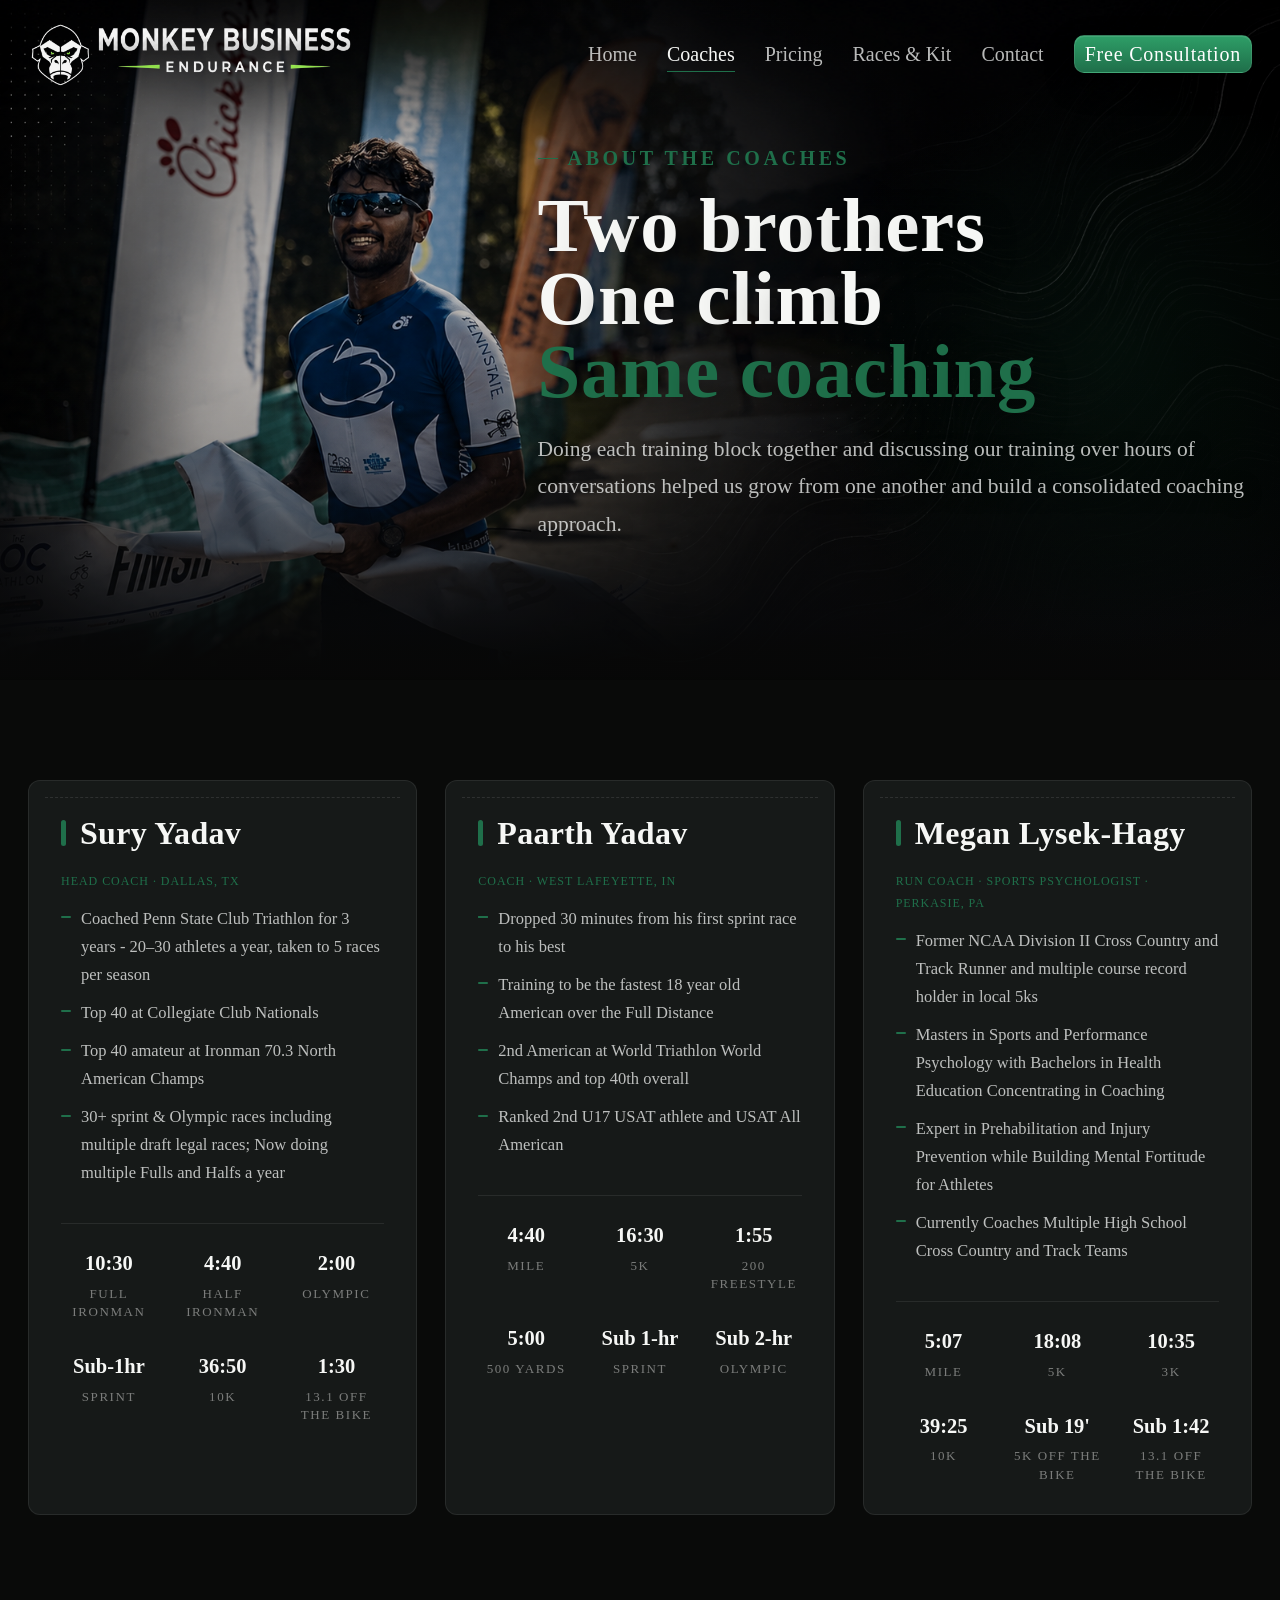
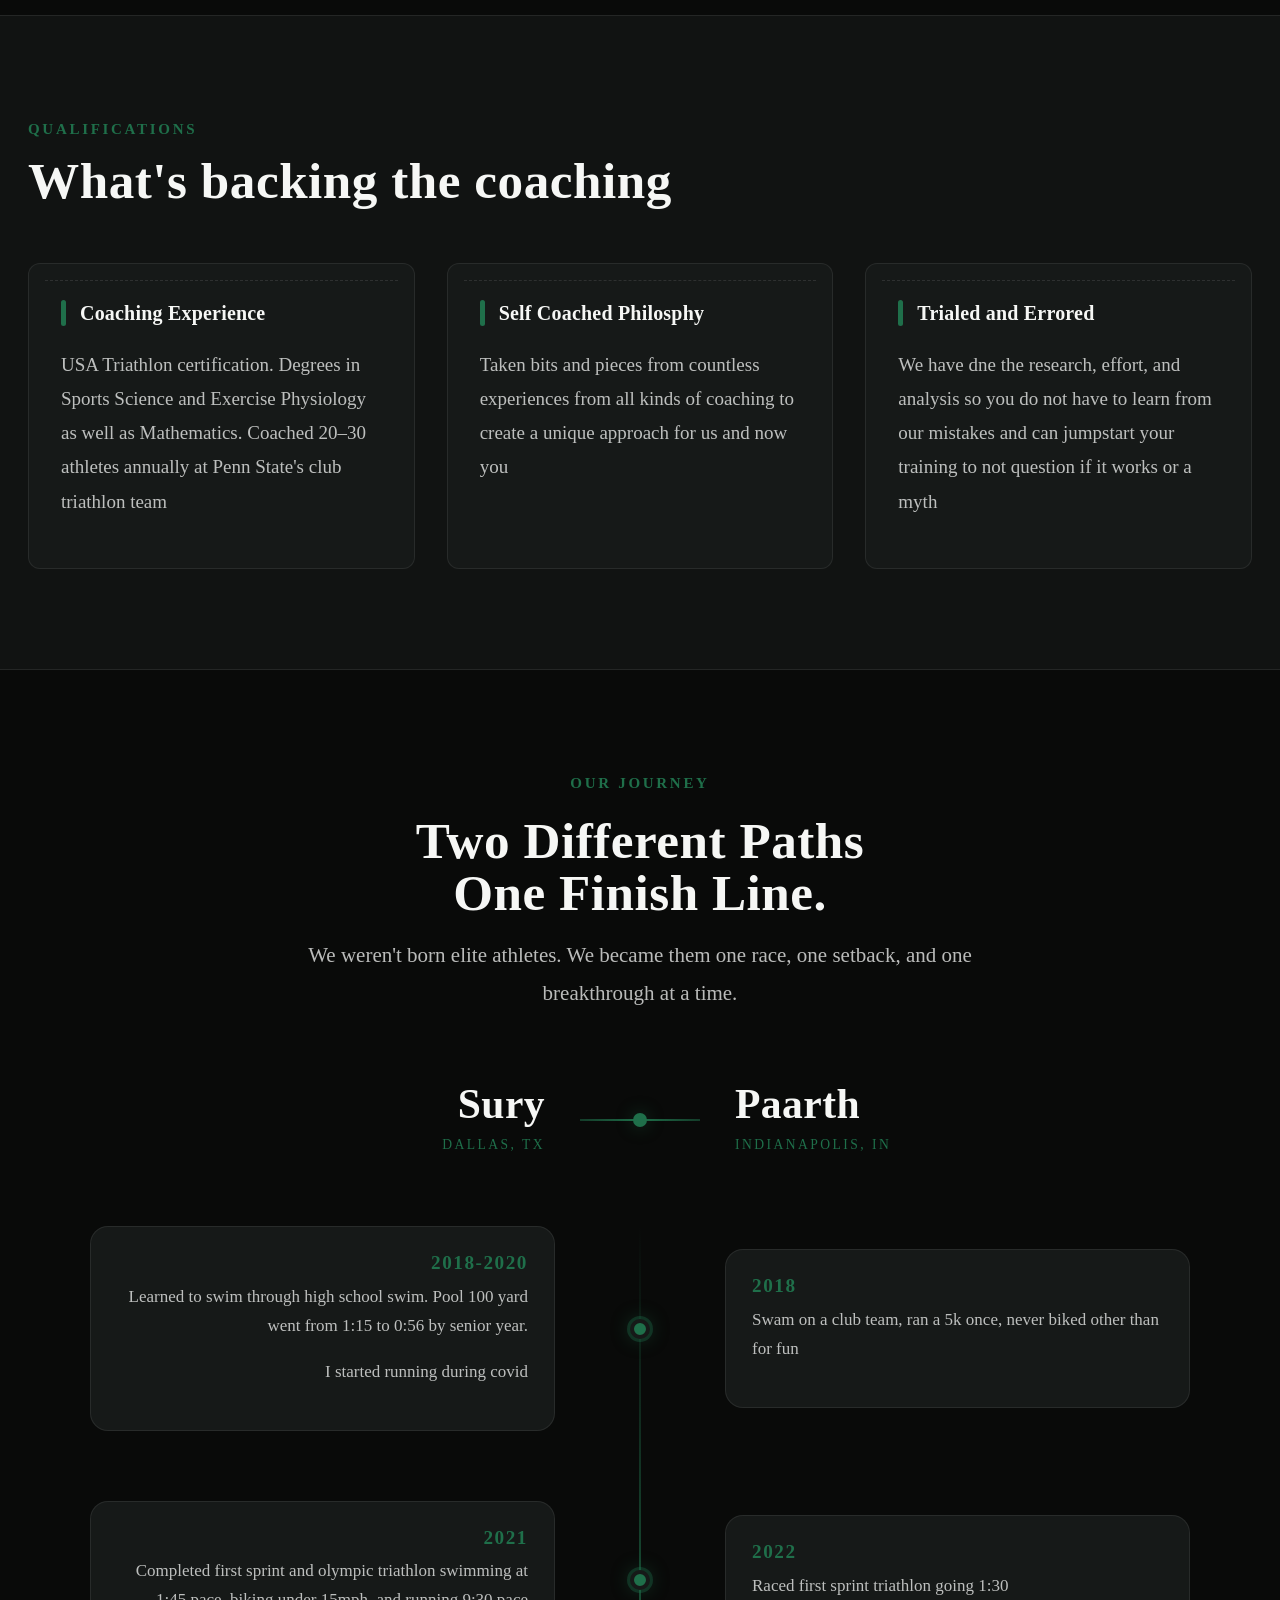
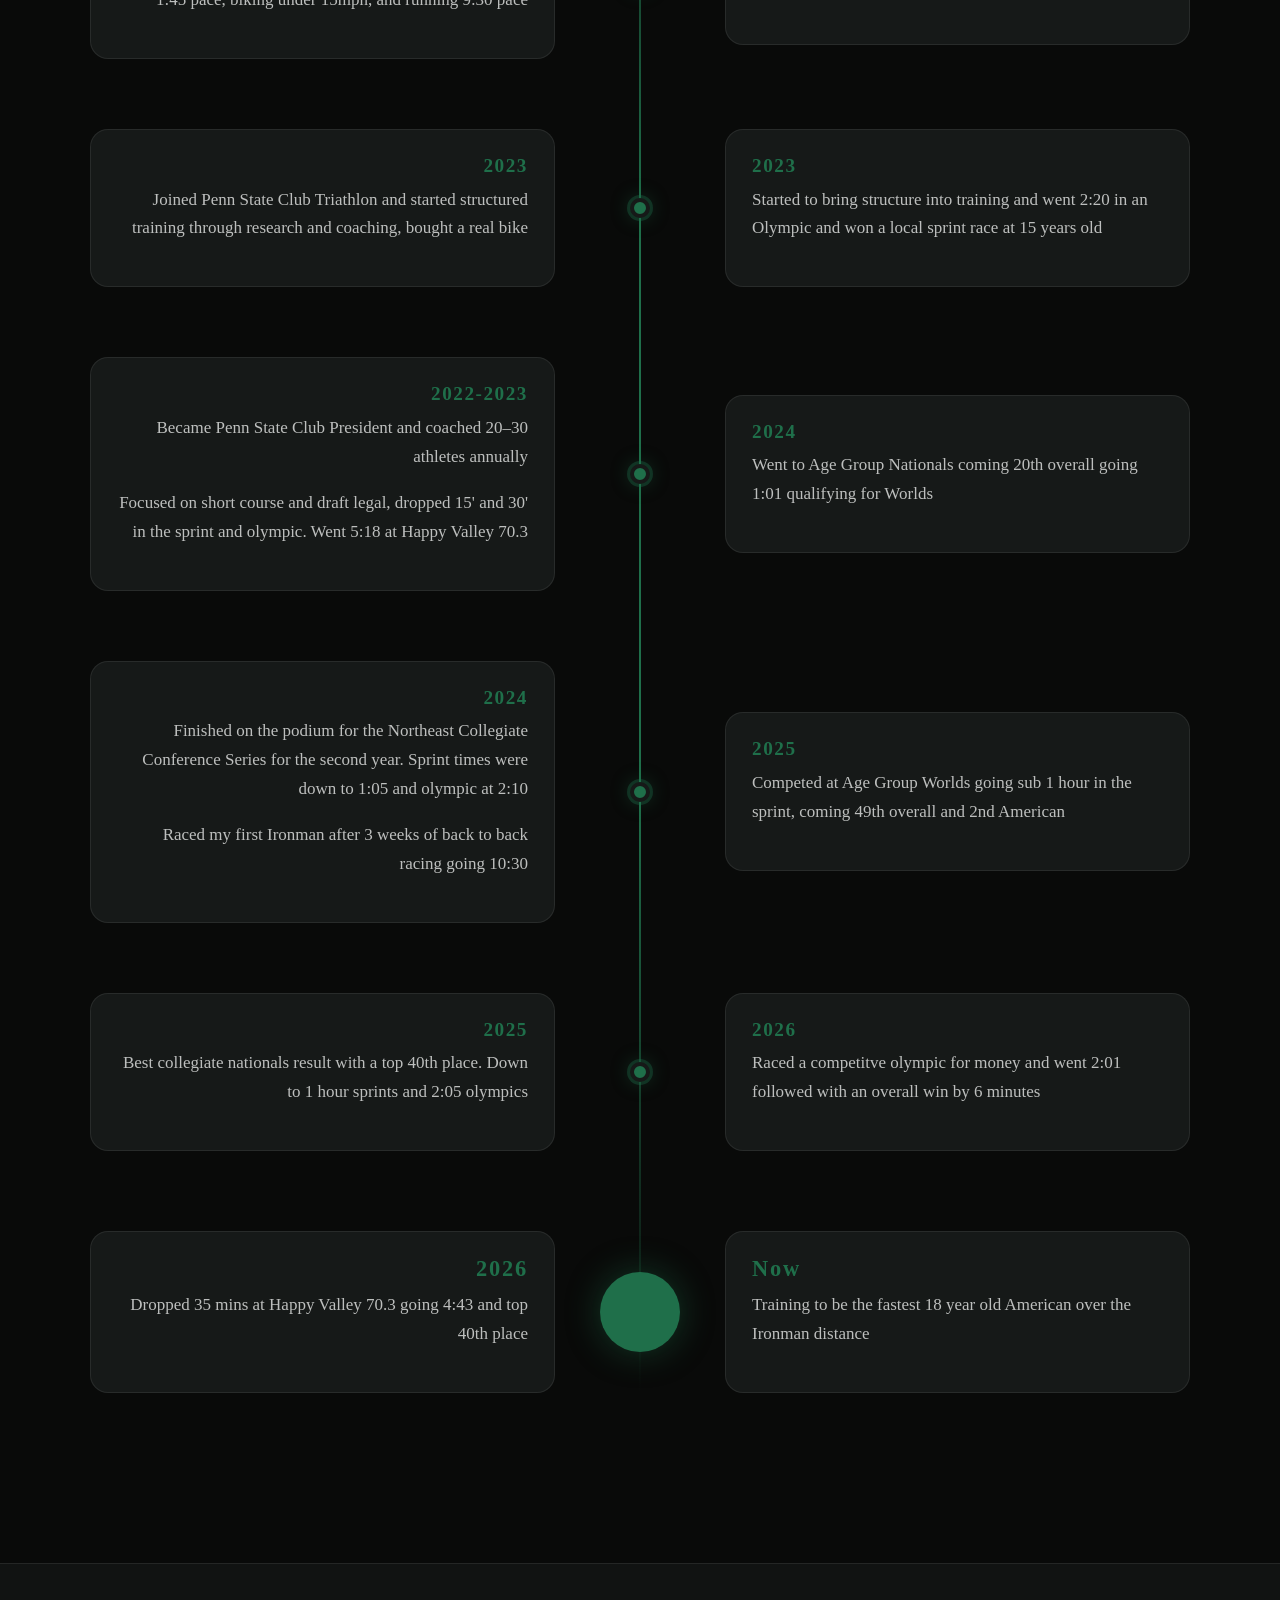
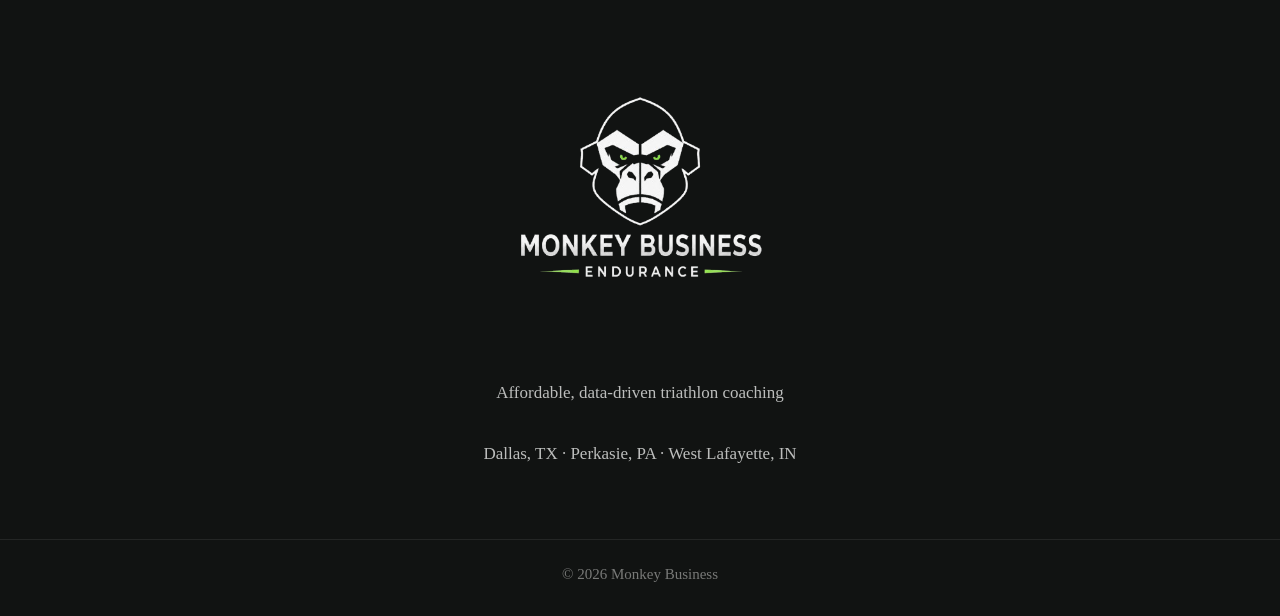
==== commit 874e8d4e: "hope" ====
--- a/about.html
+++ b/about.html
@@ -87,7 +87,7 @@
         <h3 class="bibcard__title">Sury Yadav</h3>
         <p class="bibcard__body" style="font-family:var(--mono); font-size:12px; color:var(--accent); text-transform:uppercase; letter-spacing:.08em;">Head Coach · Dallas, TX</p>
         <ul>
-          <li>Coached Penn State Club Triathlon for 3 years — 20–30 athletes a year, taken to 5 races per season</li>
+          <li>Coached Penn State Club Triathlon for 3 years - 20–30 athletes a year, taken to 5 races per season</li>
           <li>Top 40 at Collegiate Club Nationals</li>
           <li>Top 40 amateur at Ironman 70.3 North American Champs</li>
           <li>30+ sprint &amp; Olympic races including multiple draft legal races; Now doing multiple Fulls and Halfs a year</li>
--- a/styles.css
+++ b/styles.css
@@ -615,7 +615,7 @@
     display:block;
     transition:transform .3s ease;
 }
-.kitpanel__img--front{ transform:scale(1.15); }
+.kitpanel__img--front{ transform:scale(1.334); }
 .kitpanel__img:hover{ transform:scale(1.03); }
 
 /* =========================================================
@@ -1121,7 +1121,7 @@
   .hero .container{
     display:flex;
     flex-direction:column;
-    gap:24px;
+    gap:12px;
     padding-left:18px !important;
     padding-right:18px !important;
     max-width:100%;
@@ -1132,7 +1132,9 @@
   }
   .hero__title{
     font-size:clamp(2.2rem, 8.5vw, 3.2rem) !important;
-    line-height:1.05;
+    line-height:0.95 !important;
+    margin:0 !important;
+    letter-spacing:-0.02em;
     text-align:center;
     max-width:100%;
     color:#fff !important;
@@ -1144,6 +1146,8 @@
     max-width:100%;
     margin-left:auto;
     margin-right:auto;
+    margin:8px auto 0 !important;
+    line-height:1.5 !important;
     color:rgba(255,255,255,.88) !important;
     text-shadow:0 2px 8px rgba(0,0,0,.8) !important;
   }
@@ -1157,30 +1161,59 @@
     width:min(300px, 100%);
     justify-content:center;
   }
-  .eyebrow{ justify-content:center; text-align:center; }
+  .eyebrow{ justify-content:center; text-align:center;margin-bottom:0 !important; }
 
   /* no green hue on mobile hero */
-  .hero::after{ display:none !important; opacity:0 !important; }
+   /* no green glow orb */
+  .hero::after{
+    display:none !important;
+    opacity:0 !important;
+  }
+
+  /* default overlay for OTHER pages (coaches, pricing, etc.) */
   .hero::before{
-    background:linear-gradient(to bottom, rgba(0,0,0,.40), rgba(0,0,0,.55), rgba(9,10,9,.92)) !important;
+    background:linear-gradient(
+      to bottom,
+      rgba(0,0,0,.35),
+      rgba(0,0,0,.45),
+      rgba(9,10,9,.85)
+    ) !important;
     opacity:1 !important;
   }
 
-  .hero--home{
-    background-image:
-      linear-gradient(to bottom, rgba(0,0,0,.30) 0%, rgba(0,0,0,.40) 40%, rgba(9,10,9,.90) 100%),
-      url("images/mobileSwimAC.png") !important;
-    background-size:cover !important;
-    background-position:center center !important;
-    background-repeat:no-repeat !important;
-    min-height:75vh;
-  }
-  .hero--coaches,
-  .hero--pricing,
-  .hero--races,
+  /* HOME — photo first, light overlay only */
+  .hero--home::before{
+    background:linear-gradient(
+      to bottom,
+      rgba(0,0,0,.05) 0%,
+      rgba(0,0,0,.12) 50%,
+      rgba(9,10,9,.55) 100%
+    ) !important;
+  }
+
+ .hero--home{
+  background-image:url("images/swimac.png") !important;
+  background-size:cover !important;
+  background-position:22% center !important; /* was 18% — lower = more to the left */
+  background-repeat:no-repeat !important;
+  min-height:75vh;
+}
+  .hero--coaches{
+    background-size: cover !important;
+    background-position: 35% 65% !important;
+  }
+
+  .hero--pricing{
+   background-size: cover !important;
+    background-position: 35% 65% !important;
+  }
+  .hero--races{
+   background-size: cover !important;
+    background-position: 39% 65% !important;
+  }
   .hero--contact{
-    background-size:cover !important;
-    background-position:center 25% !important;
+   background-size: cover !important;
+    background-position: 35% 65% !important;
   }
 
   .kitpanel{ grid-template-columns:1fr; gap:32px; }
@@ -1216,7 +1249,19 @@
   .bibcard__title{ font-size:1.4rem; }
   .bibcard__stats{ grid-template-columns:repeat(2, 1fr); gap:18px 12px; }
 
+  .eyebrow::before{
+    display:none !important;
+    content:none !important;
+    width:0 !important;
+  }
+
   /* Timeline tabs */
+  /* =========================================================
+   TIMELINE — mobile (tabs + line + card alignment)
+   Put this INSIDE @media (max-width: 900px) { ... }
+   ========================================================= */
+
+  /* Tabs — Sury / Paarth */
   .timeline-tabs{
     display:flex;
     gap:10px;
@@ -1246,14 +1291,43 @@
     color:#fff;
     box-shadow:0 8px 20px rgba(0,0,0,.3);
   }
-  .timeline__header{ display:none !important; }
-  .timeline{ margin-top:8px; max-width:100%; padding:0 18px; }
+
+  /* Hide desktop dual header on mobile */
+  .timeline__header{
+    display:none !important;
+  }
+
+  .timeline{
+    margin-top:8px;
+    max-width:100%;
+    padding:0 18px;
+    position:relative;
+  }
+
+  /* Vertical line — centered in the 30px dot column (15px = middle) */
   .timeline::before{
+    content:"";
+    position:absolute;
     left:15px !important;
+    top:0;
+    bottom:0;
     width:2px !important;
     transform:none !important;
-  }
-  .timeline__center::before{ display:none !important; content:none !important; }
+    background:linear-gradient(
+      to bottom,
+      transparent,
+      var(--accent) 8%,
+      var(--accent) 92%,
+      transparent
+    ) !important;
+  }
+
+  /* Kill extra lines from older rules */
+  .timeline__center::before{
+    display:none !important;
+    content:none !important;
+  }
+
   .timeline__row{
     display:grid !important;
     grid-template-columns:30px 1fr !important;
@@ -1261,36 +1335,75 @@
     align-items:start !important;
     margin-bottom:24px !important;
   }
+
   .timeline__center{
     grid-column:1 !important;
+    grid-row:1 !important;
     width:30px !important;
     display:flex !important;
     justify-content:center !important;
     align-items:flex-start !important;
-    padding-top:22px !important;
-  }
+    align-self:start !important;
+    padding-top:20px !important;
+    height:auto !important;
+    position:relative !important;
+  }
+
   .timeline__dot{
     width:12px !important;
     height:12px !important;
+    border-radius:50%;
+    background:var(--accent) !important;
     border:3px solid var(--bg) !important;
     box-shadow:0 0 0 2px rgba(31,111,74,.35) !important;
-  }
+    margin:0 !important;
+    flex-shrink:0;
+    align-self:flex-start !important;
+    z-index:2;
+  }
+
   .timeline__finish{
     width:22px !important;
     height:22px !important;
     font-size:11px !important;
+    border-radius:50%;
+    background:var(--accent) !important;
     border:3px solid var(--bg) !important;
     box-shadow:0 0 0 2px rgba(31,111,74,.35) !important;
-  }
-  .timeline__left{ grid-column:2; text-align:left; display:block; }
-  .timeline__right{ display:none; }
-  .timeline[data-active="paarth"] .timeline__left{ display:none; }
-  .timeline[data-active="paarth"] .timeline__right{
-    display:block; grid-column:2; text-align:left;
-  }
+    margin:0 !important;
+    flex-shrink:0;
+    align-self:flex-start !important;
+    z-index:2;
+  }
+
+  /* Sury + Paarth — same placement so dots match both */
   .timeline__left,
   .timeline__right{
-    width:100%; max-width:none; margin:0; padding:16px 18px;
+    grid-column:2 !important;
+    grid-row:1 !important;
+    align-self:start !important;
+    width:100% !important;
+    max-width:none !important;
+    margin:0 !important;
+    padding:16px 18px !important;
+    text-align:left !important;
+  }
+
+  /* Default: Sury visible */
+  .timeline__left{ display:block !important; }
+  .timeline__right{ display:none !important; }
+
+  /* Paarth tab */
+  .timeline[data-active="paarth"] .timeline__left{ display:none !important; }
+  .timeline[data-active="paarth"] .timeline__right{ display:block !important; }
+
+  /* No hover lift on mobile */
+  .timeline__row:hover .timeline__left,
+  .timeline__row:hover .timeline__right{
+    transform:none !important;
+  }
+  .timeline__row:hover .timeline__dot{
+    transform:none !important;
   }
 
   .footer{ padding:40px 0 20px; }
@@ -1315,5 +1428,7 @@
   .kitpanel__img{ max-width:min(48vw, 160px); }
   .btn{ padding:14px 22px; font-size:15px; }
   .nav__logo img{ height:34px; max-width:130px; }
-  .hero--home{ background-position:center 20% !important; min-height:70vh; }
-}
+  .hero--home{
+    background-position:2% center !important;
+    min-height:auto;
+  }}
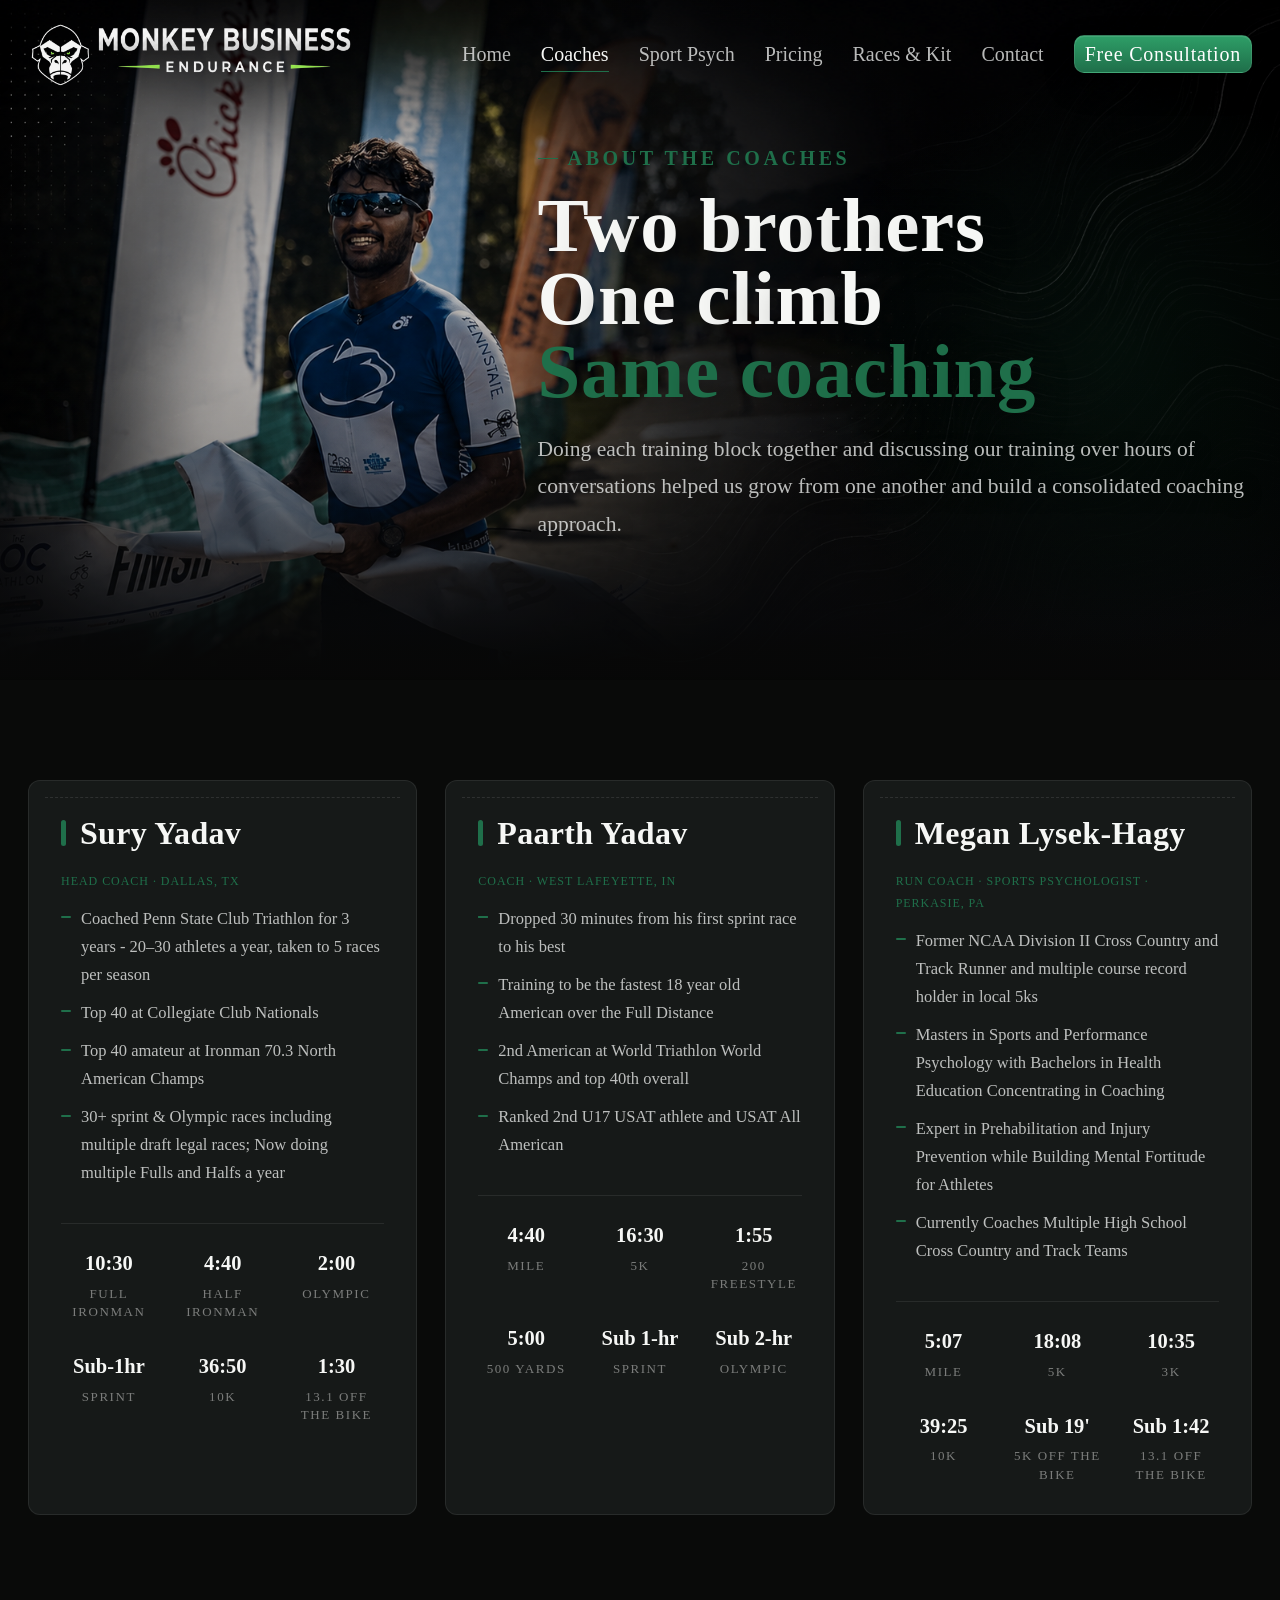
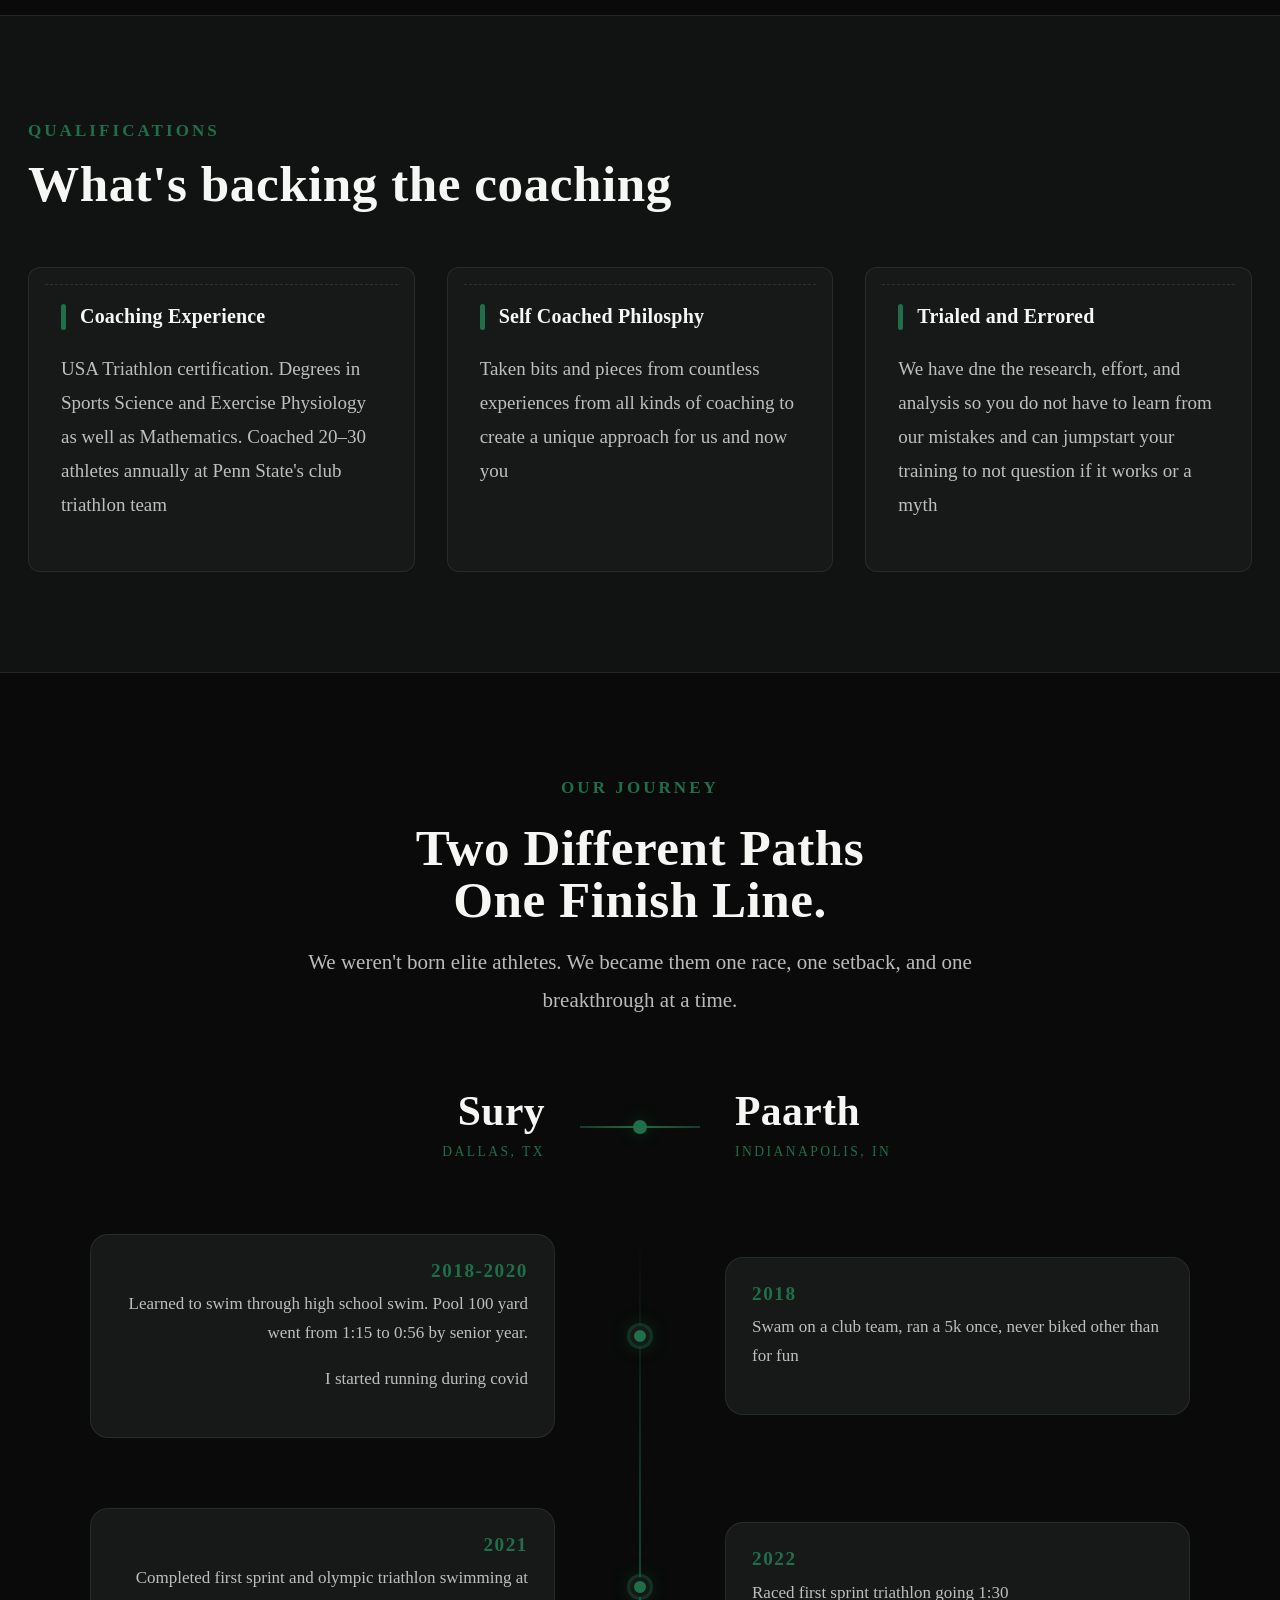
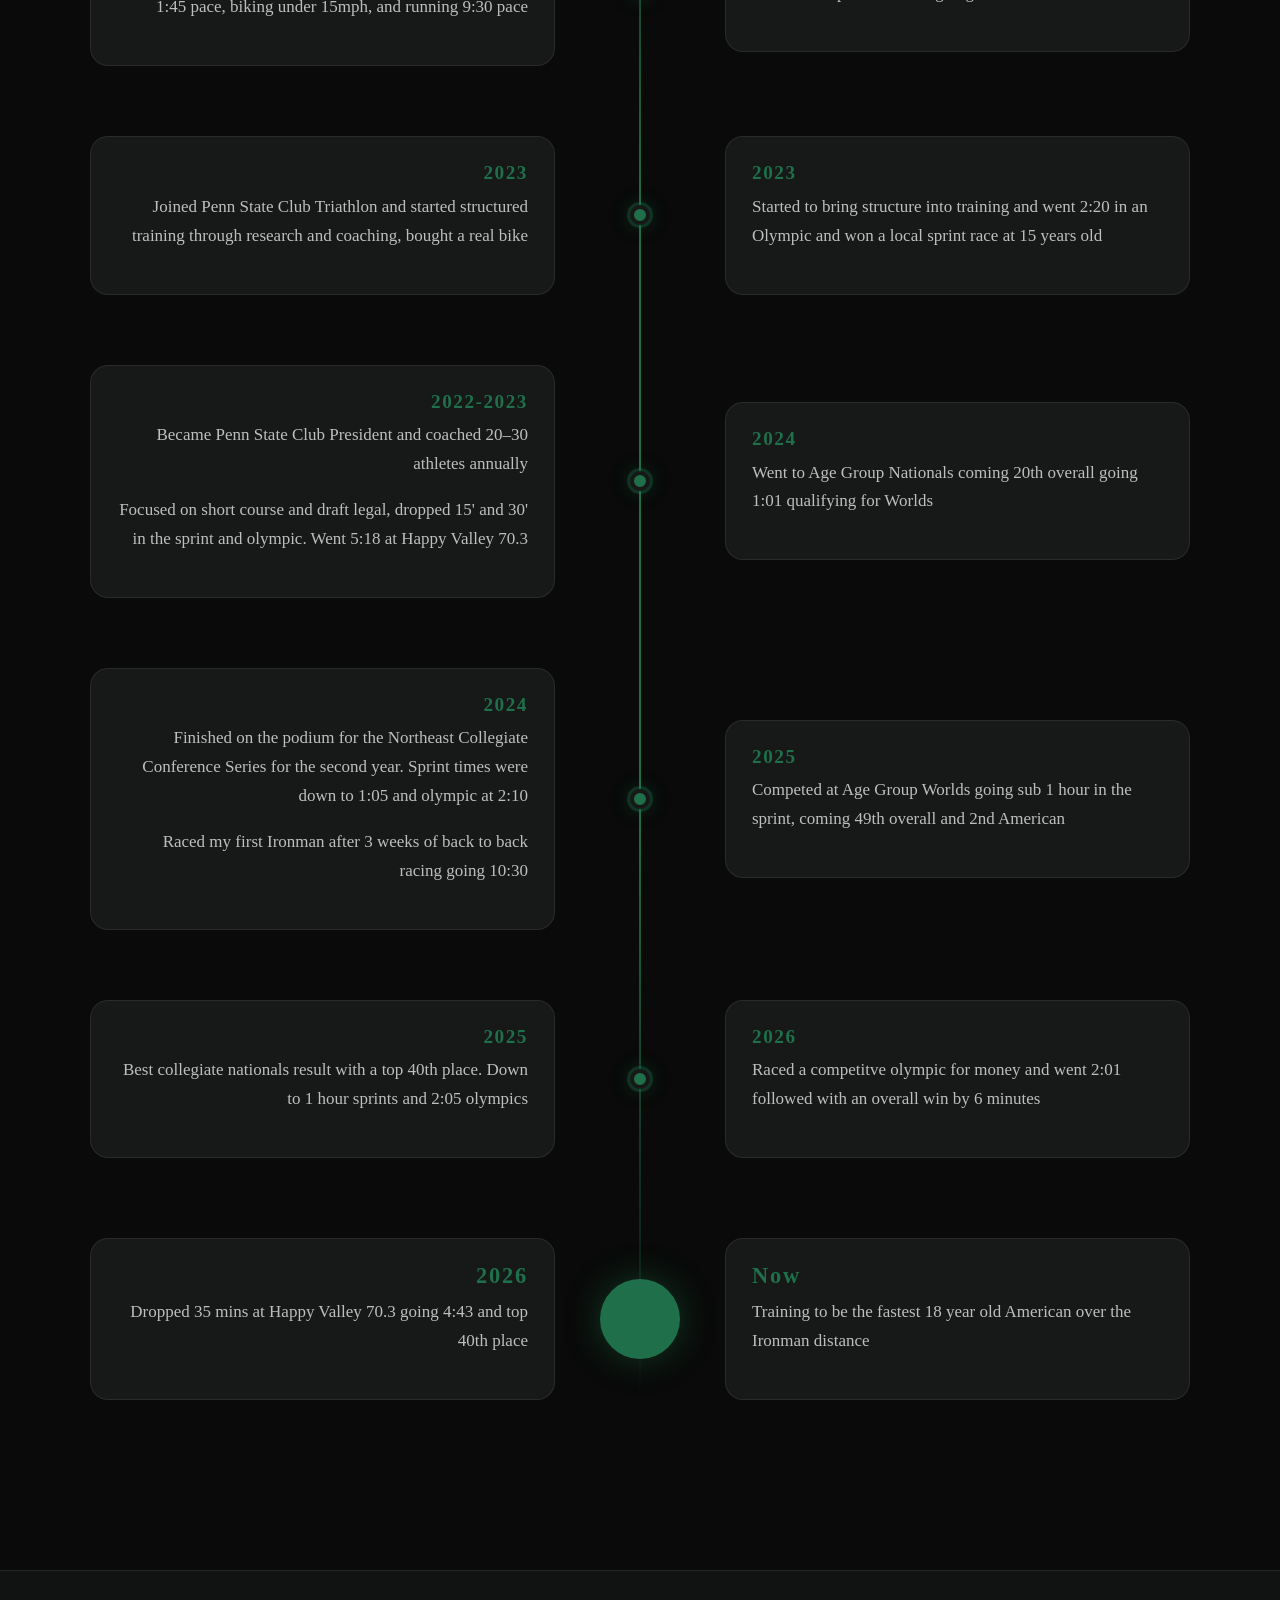
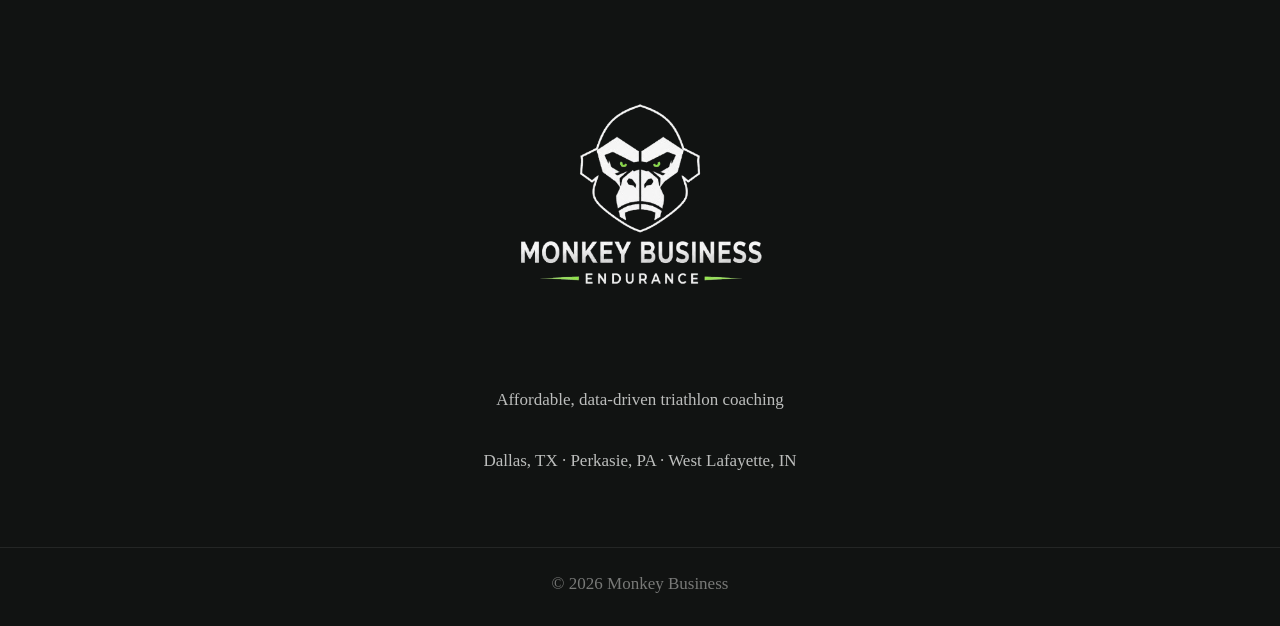
==== commit 45c258a3: "meg" ====
--- a/about.html
+++ b/about.html
@@ -54,6 +54,8 @@
     <ul class="nav__links">
       <li><a href="index.html">Home</a></li>
       <li><a href="about.html" aria-current="page">Coaches</a></li>
+            <li><a href="sport-psych.html">Sport Psych</a></li>
+
       <li><a href="pricing.html">Pricing</a></li>
       <li><a href="races.html">Races &amp; Kit</a></li>
       <li><a href="contact.html">Contact</a></li>
--- a/styles.css
+++ b/styles.css
@@ -421,7 +421,7 @@
 .section--alt{ background:var(--bg-2); border-top:1px solid var(--line); border-bottom:1px solid var(--line); }
 .section--accent-top{ border-top:1px solid var(--line); }
 .section__head{ max-width:680px; margin-bottom:56px; }
-.section__kicker{ font-family:var(--mono); font-size:15px; text-transform:uppercase; letter-spacing:.18em; color:var(--accent); margin-bottom:12px; font-weight:700; }
+.section__kicker{ font-family:var(--mono); font-size:17px; text-transform:uppercase; letter-spacing:.18em; color:var(--accent); margin-bottom:12px; font-weight:700; }
 .section__title{ font-size:clamp(38px,4vw,60px); margin-bottom:22px; color:var(--ink); }
 .section__lede{ font-size:21px; color:var(--ink-2); line-height:1.8; max-width:850px; }
 
@@ -595,29 +595,42 @@
    Kit panel
    ========================================================= */
 .kitpanel{
-    display:grid;
-    grid-template-columns:1.15fr 1fr;
-    gap:60px;
-    align-items:center;
-}
+  display:grid;
+  grid-template-columns:1.15fr 1fr;
+  gap:60px;
+  align-items:center;
+}
+
 .kitpanel__art{
-    display:flex;
-    flex-direction:row;
-    justify-content:center;
-    align-items:center;
-    gap:30px;
-}
+  display:flex;
+  flex-direction:row;
+  justify-content:center;
+  align-items:center;
+  gap:30px;
+}
+
 .kitpanel__img{
-    width:48%;
-    max-width:400px;
-    height:auto;
-    object-fit:contain;
-    display:block;
-    transition:transform .3s ease;
-}
-.kitpanel__img--front{ transform:scale(1.334); }
-.kitpanel__img:hover{ transform:scale(1.03); }
-
+  width:48%;
+  max-width:400px;
+  height:auto;
+  object-fit:contain;
+  display:block;
+  transform:scale(1);           /* same base size for both */
+  transition:transform .3s ease;
+}
+
+/* optional: keep front slightly larger, but hover must match */
+.kitpanel__img--front{
+  transform:scale(1.38);           /* same as the other — equal size */
+}
+
+.kitpanel__img:hover{
+  transform:scale(1.05);        /* both grow the same amount */
+}
+
+.kitpanel__img--front:hover{
+  transform:scale(1.43);        /* override so front doesn't shrink */
+}
 /* =========================================================
    Forms
    ========================================================= */
@@ -735,7 +748,7 @@
     border-top:1px solid var(--line);
     text-align:center;
     color:var(--ink-3);
-    font-size:15px;
+    font-size:17px;
 }
 
 /* =========================================================
@@ -1215,11 +1228,35 @@
    background-size: cover !important;
     background-position: 35% 65% !important;
   }
-
-  .kitpanel{ grid-template-columns:1fr; gap:32px; }
-  .kitpanel__art{ display:flex; flex-wrap:wrap; justify-content:center; gap:16px; }
-  .kitpanel__img{ width:auto; max-width:min(46vw, 200px); height:auto; object-fit:contain; }
-  .kitpanel__img--front{ transform:none; }
+  .kitpanel{
+    grid-template-columns:1fr;
+    gap:32px;
+  }
+  .kitpanel__art{
+    display:flex;
+    flex-wrap:nowrap;           /* keep side by side if you want */
+    justify-content:center;
+    align-items:center;
+    gap:16px;
+  }
+  .kitpanel__img{
+     width:45% !important;
+    max-width:200px !important;
+    height:auto !important;
+    object-fit:contain !important;
+    transform:none !important;  
+  }
+  .kitpanel__img--front{
+    width:65% !important;
+    max-width:200px !important;
+    height:auto !important;
+    object-fit:contain !important;
+    transform:none !important;  /* no scale on mobile */
+  }
+  .kitpanel__img:hover,
+  .kitpanel__img--front:hover{
+    transform:none !important;
+  }
 
   .section{ padding:56px 0; }
   .section__title{ font-size:clamp(1.7rem, 6vw, 2.4rem); }
@@ -1227,28 +1264,38 @@
   .section__head{ margin-bottom:32px; }
 
   /* Cards — neutral, no green wash on mobile */
-  .bibcard{
-    padding:22px 18px;
-    background:var(--surface);
-    border-color:rgba(255,255,255,.10);
-    box-shadow:none;
-  }
-  .bibcard::before{ background:none !important; opacity:0 !important; }
+  .bibcard,
+  .card{
+    background:#1a1b1c !important;          /* neutral dark gray */
+    border-color:rgba(255,255,255,.10) !important;
+    box-shadow:none !important;
+  }
+
+  /* kill green glow wash */
+  .bibcard::before{
+    background:none !important;
+    opacity:0 !important;
+  }
+
   .bibcard:hover,
   .card:hover{
-    border-color:rgba(255,255,255,.18) !important;
+    background:#1e1f20 !important;
+    border-color:rgba(255,255,255,.16) !important;
     box-shadow:0 12px 32px rgba(0,0,0,.35) !important;
-    transform:none;
-  }
-  .bibcard:hover::before{ background:none !important; opacity:0 !important; }
+    transform:none !important;
+  }
+
+  .bibcard:hover::before{
+    background:none !important;
+    opacity:0 !important;
+  }
+
+  /* number chips — gray, not green */
   .bibcard__num{
-    background:rgba(255,255,255,.06);
-    border-color:rgba(255,255,255,.12);
-    color:var(--ink-2);
-  }
-  .bibcard__title{ font-size:1.4rem; }
-  .bibcard__stats{ grid-template-columns:repeat(2, 1fr); gap:18px 12px; }
-
+    background:rgba(255,255,255,.06) !important;
+    border-color:rgba(255,255,255,.12) !important;
+    color:rgba(246,247,245,.75) !important;
+  }
   .eyebrow::before{
     display:none !important;
     content:none !important;
@@ -1387,6 +1434,8 @@
     margin:0 !important;
     padding:16px 18px !important;
     text-align:left !important;
+        background:#1a1b1c !important;
+    border-color:rgba(255,255,255,.10) !important;
   }
 
   /* Default: Sury visible */
@@ -1426,9 +1475,55 @@
   .hero{ min-height:60vh; padding:80px 0 40px; }
   .hero__title{ font-size:2rem !important; }
   .kitpanel__img{ max-width:min(48vw, 160px); }
-  .btn{ padding:14px 22px; font-size:15px; }
+  .btn{ padding:14px 22px; font-size:17px; }
   .nav__logo img{ height:34px; max-width:130px; }
   .hero--home{
     background-position:2% center !important;
     min-height:auto;
   }}
+/* =========================================================
+   Sport Psych profile
+   ========================================================= */
+.psych-profile{
+  display:grid;
+  grid-template-columns:280px 1fr;
+  gap:48px;
+  align-items:center;
+  max-width:980px;
+  margin:0 auto;
+}
+
+.psych-profile__photo{
+  border-radius:var(--radius);
+  overflow:hidden;
+  border:1px solid var(--line);
+  background:var(--surface);
+  aspect-ratio:1 / 1;
+}
+
+.psych-profile__photo img{
+  width:100%;
+  height:100%;
+  object-fit:cover;
+  display:block;
+}
+
+.psych-profile__copy .bibcard__body{
+  margin-bottom:14px;
+}
+
+@media (max-width: 900px){
+  .psych-profile{
+    grid-template-columns:1fr;
+    gap:28px;
+    text-align:center;
+  }
+  .psych-profile__photo{
+    max-width:240px;
+    margin:0 auto;
+  }
+  .psych-profile__copy .section__kicker,
+  .psych-profile__copy .section__title{
+    text-align:center;
+  }
+}
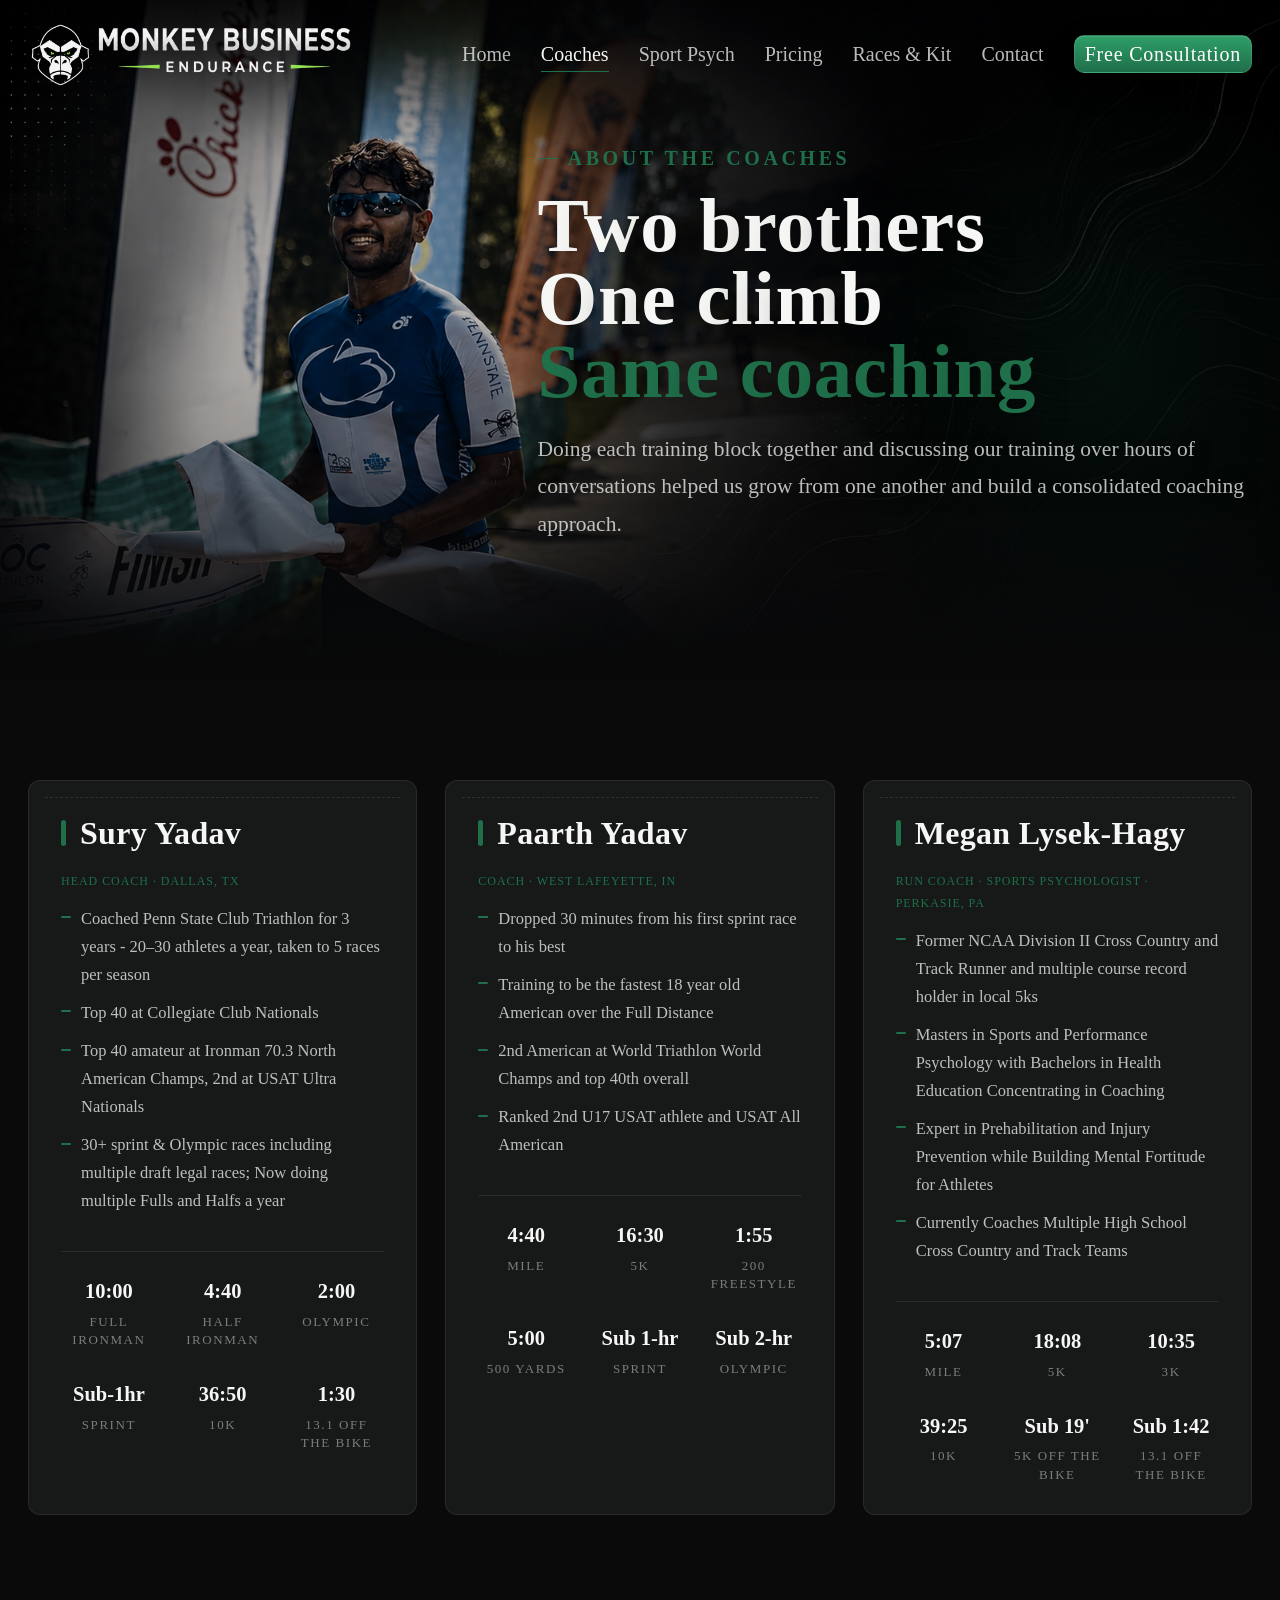
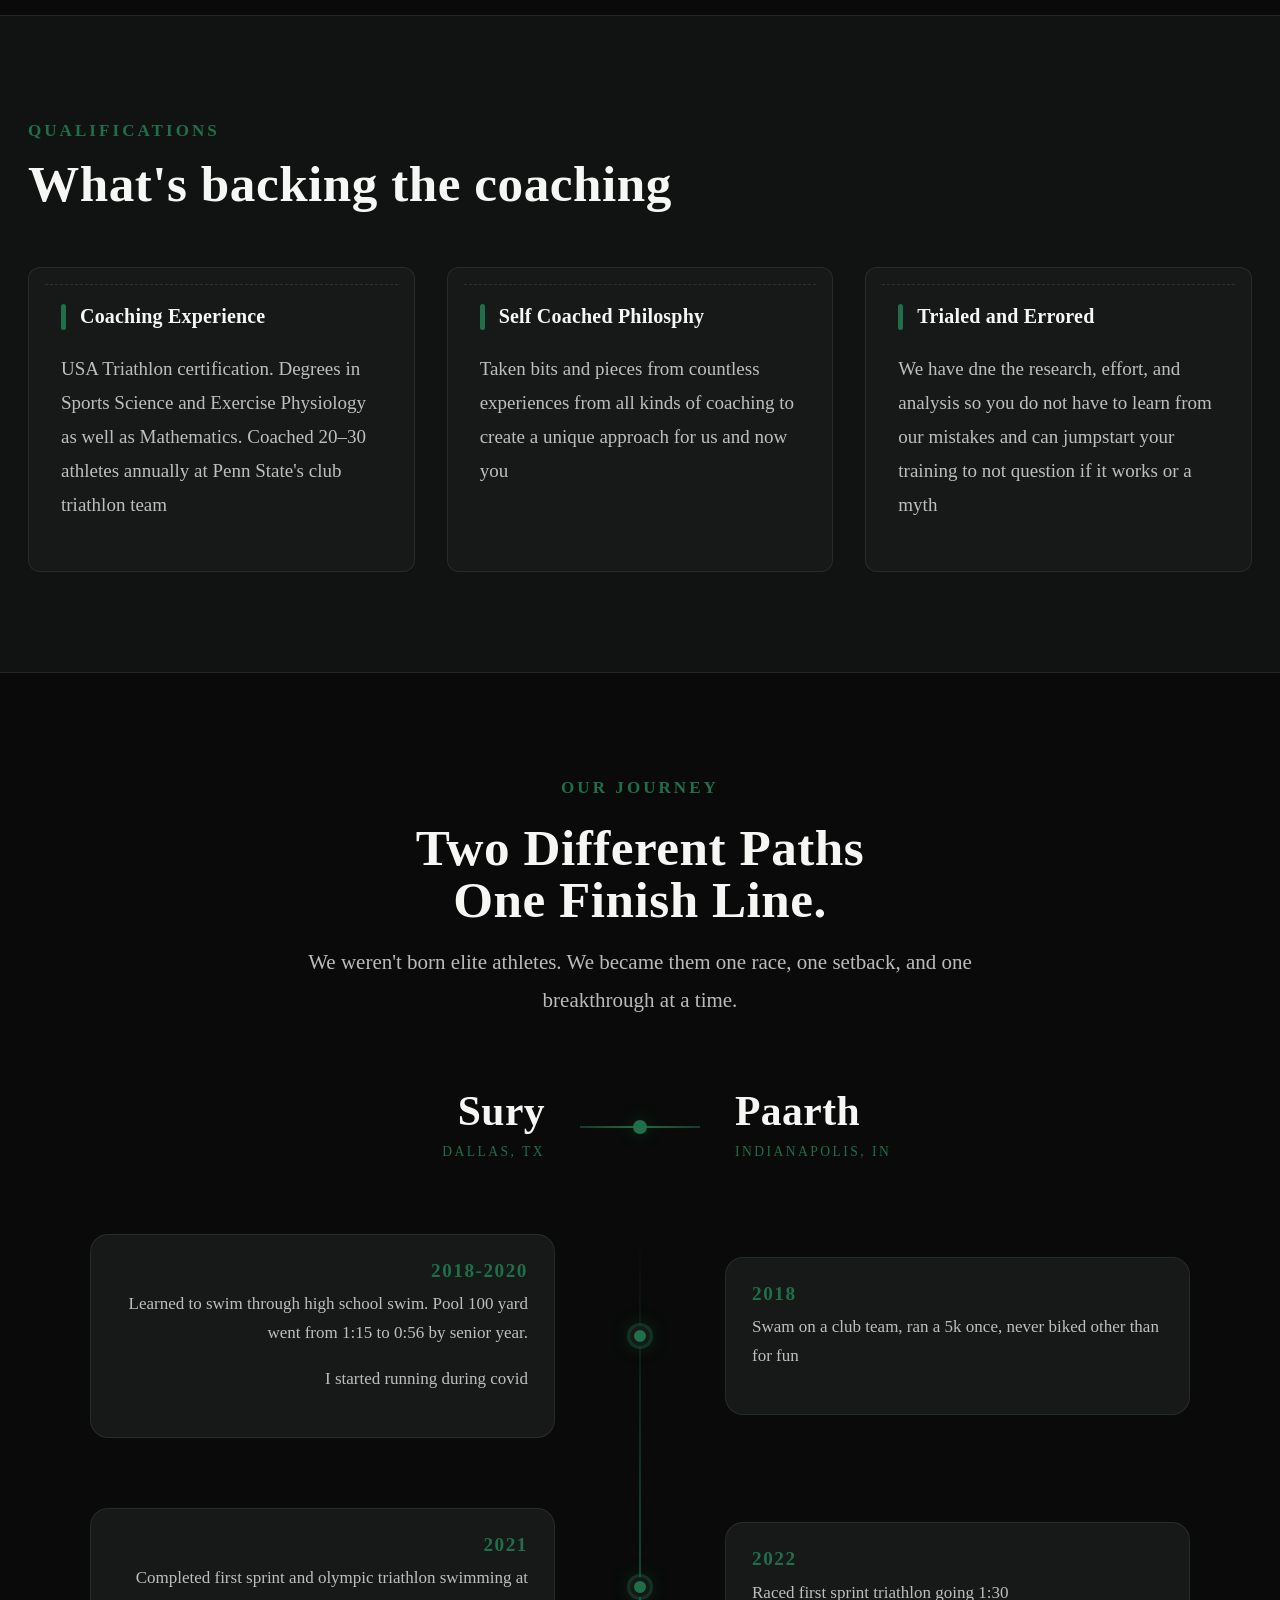
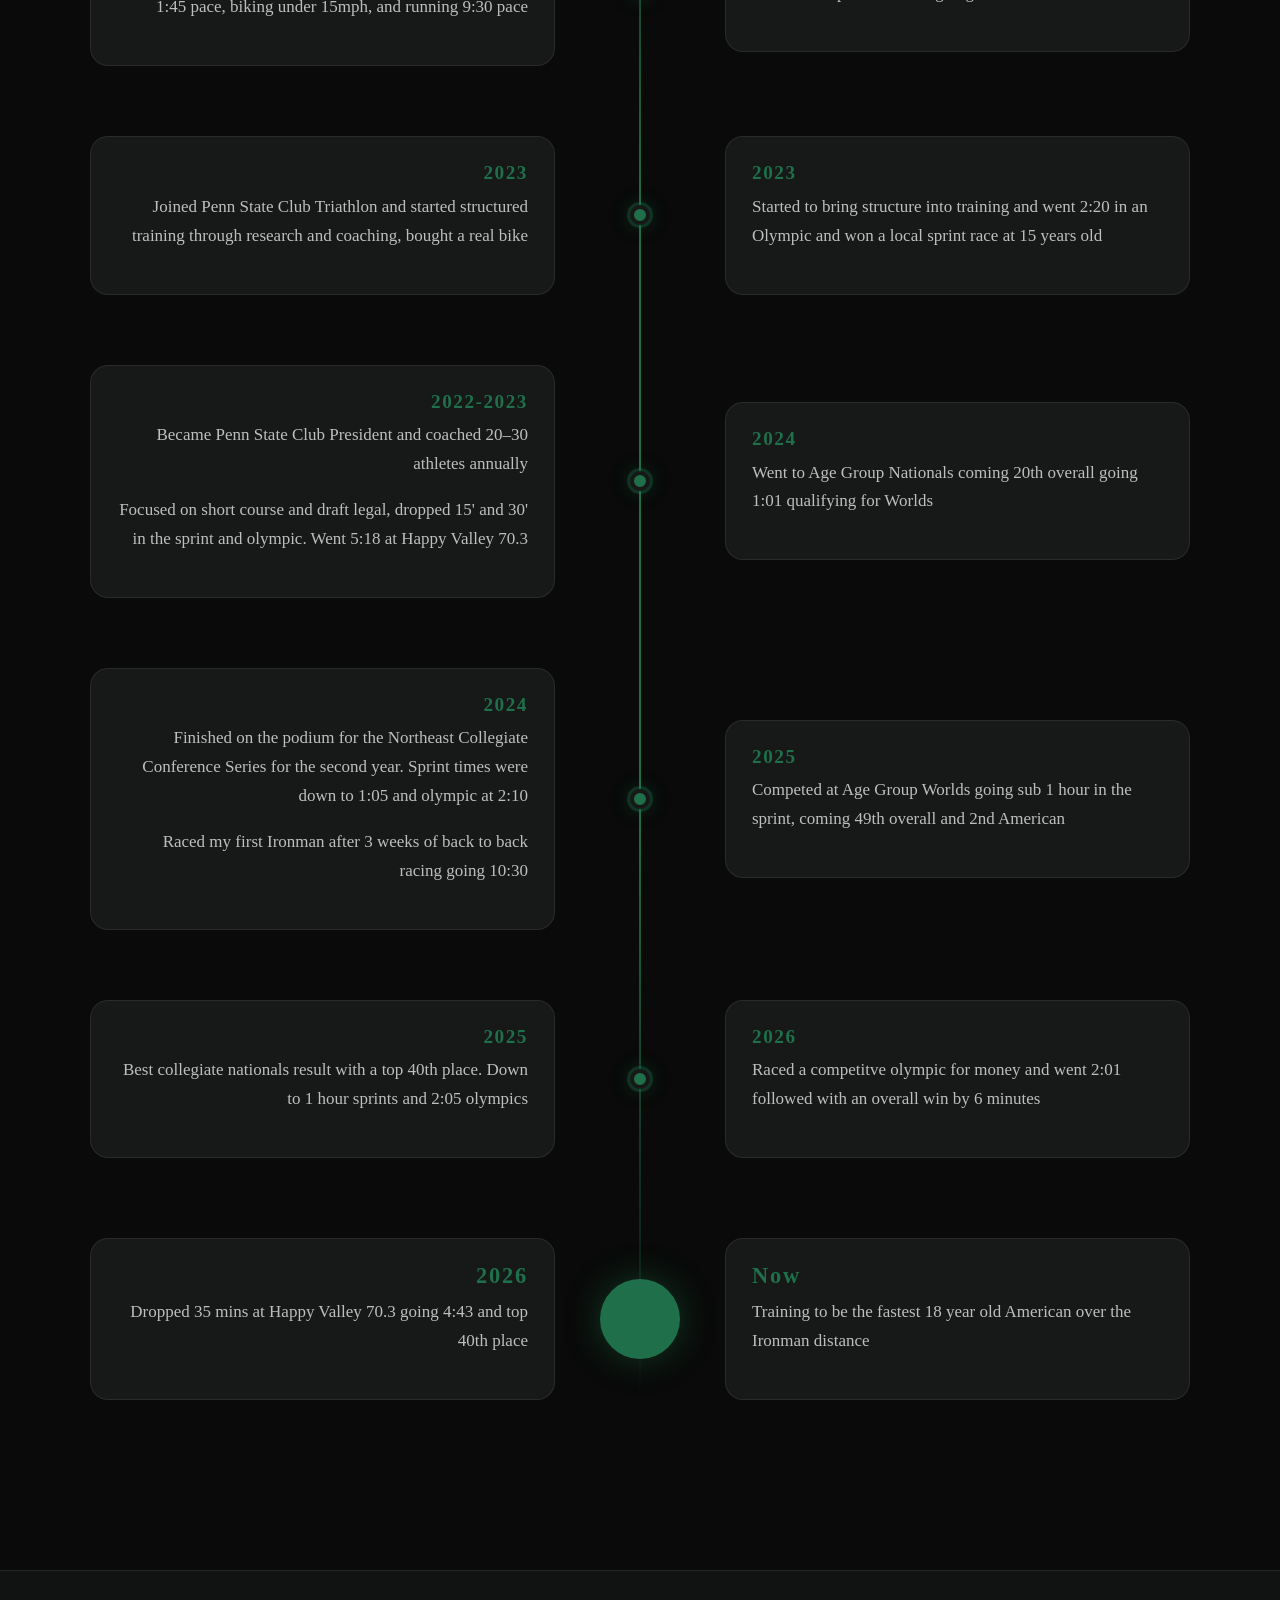
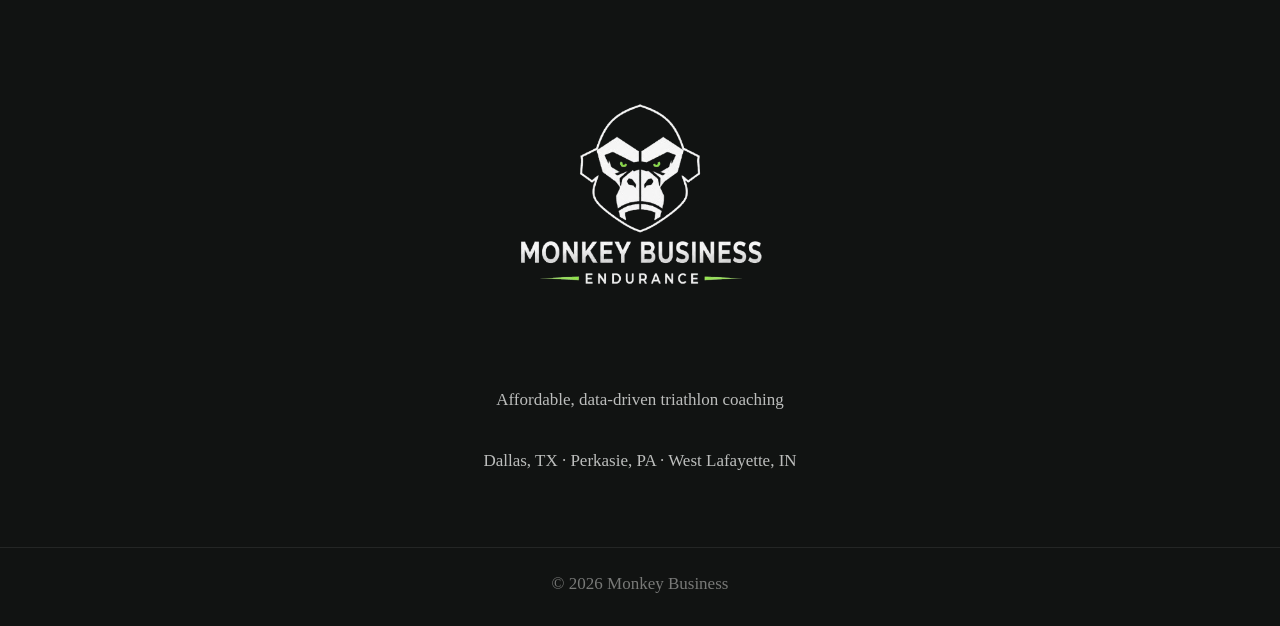
==== commit f3c5bec2: "update times" ====
--- a/about.html
+++ b/about.html
@@ -91,11 +91,11 @@
         <ul>
           <li>Coached Penn State Club Triathlon for 3 years - 20–30 athletes a year, taken to 5 races per season</li>
           <li>Top 40 at Collegiate Club Nationals</li>
-          <li>Top 40 amateur at Ironman 70.3 North American Champs</li>
+          <li>Top 40 amateur at Ironman 70.3 North American Champs, 2nd at USAT Ultra Nationals</li>
           <li>30+ sprint &amp; Olympic races including multiple draft legal races; Now doing multiple Fulls and Halfs a year</li>
         </ul>
         <div class="bibcard__stats">
-          <div><span class="bibcard__stat-val">10:30</span><span class="bibcard__stat-label">Full Ironman</span></div>
+          <div><span class="bibcard__stat-val">10:00</span><span class="bibcard__stat-label">Full Ironman</span></div>
           <div><span class="bibcard__stat-val">4:40</span><span class="bibcard__stat-label">Half Ironman</span></div>
           <div><span class="bibcard__stat-val">2:00</span><span class="bibcard__stat-label">Olympic</span></div>
           <div><span class="bibcard__stat-val">Sub-1hr</span><span class="bibcard__stat-label">Sprint</span></div>
--- a/styles.css
+++ b/styles.css
@@ -848,6 +848,7 @@
 }
 .hero--coaches{
     background-size:cover;
+    background-size: 100% auto !important;   /* wider than the hero → room to pan */
     background-position:center center;
     background-image:
         linear-gradient(
@@ -859,6 +860,20 @@
             var(--bg) 100%
         ),
         url("images/win.png");
+}
+.hero--psych{
+    background-size: 100% auto !important;   /* wider than the hero → room to pan */
+    background-position:70% 50% !important;
+    background-image:
+        linear-gradient(
+            to bottom,
+            rgba(11,12,14,0) 55%,
+            rgba(11,12,14,.15) 70%,
+            rgba(11,12,14,.45) 82%,
+            rgba(11,12,14,.75) 92%,
+            var(--bg) 100%
+        ),
+        url("images/megActiv.png");
 }
 .hero--pricing{
     background-size:cover;
@@ -1220,6 +1235,10 @@
    background-size: cover !important;
     background-position: 35% 65% !important;
   }
+  .hero--psych{
+   background-size: cover !important;
+    background-position: 80% 100% !important;
+  }
   .hero--races{
    background-size: cover !important;
     background-position: 39% 65% !important;
